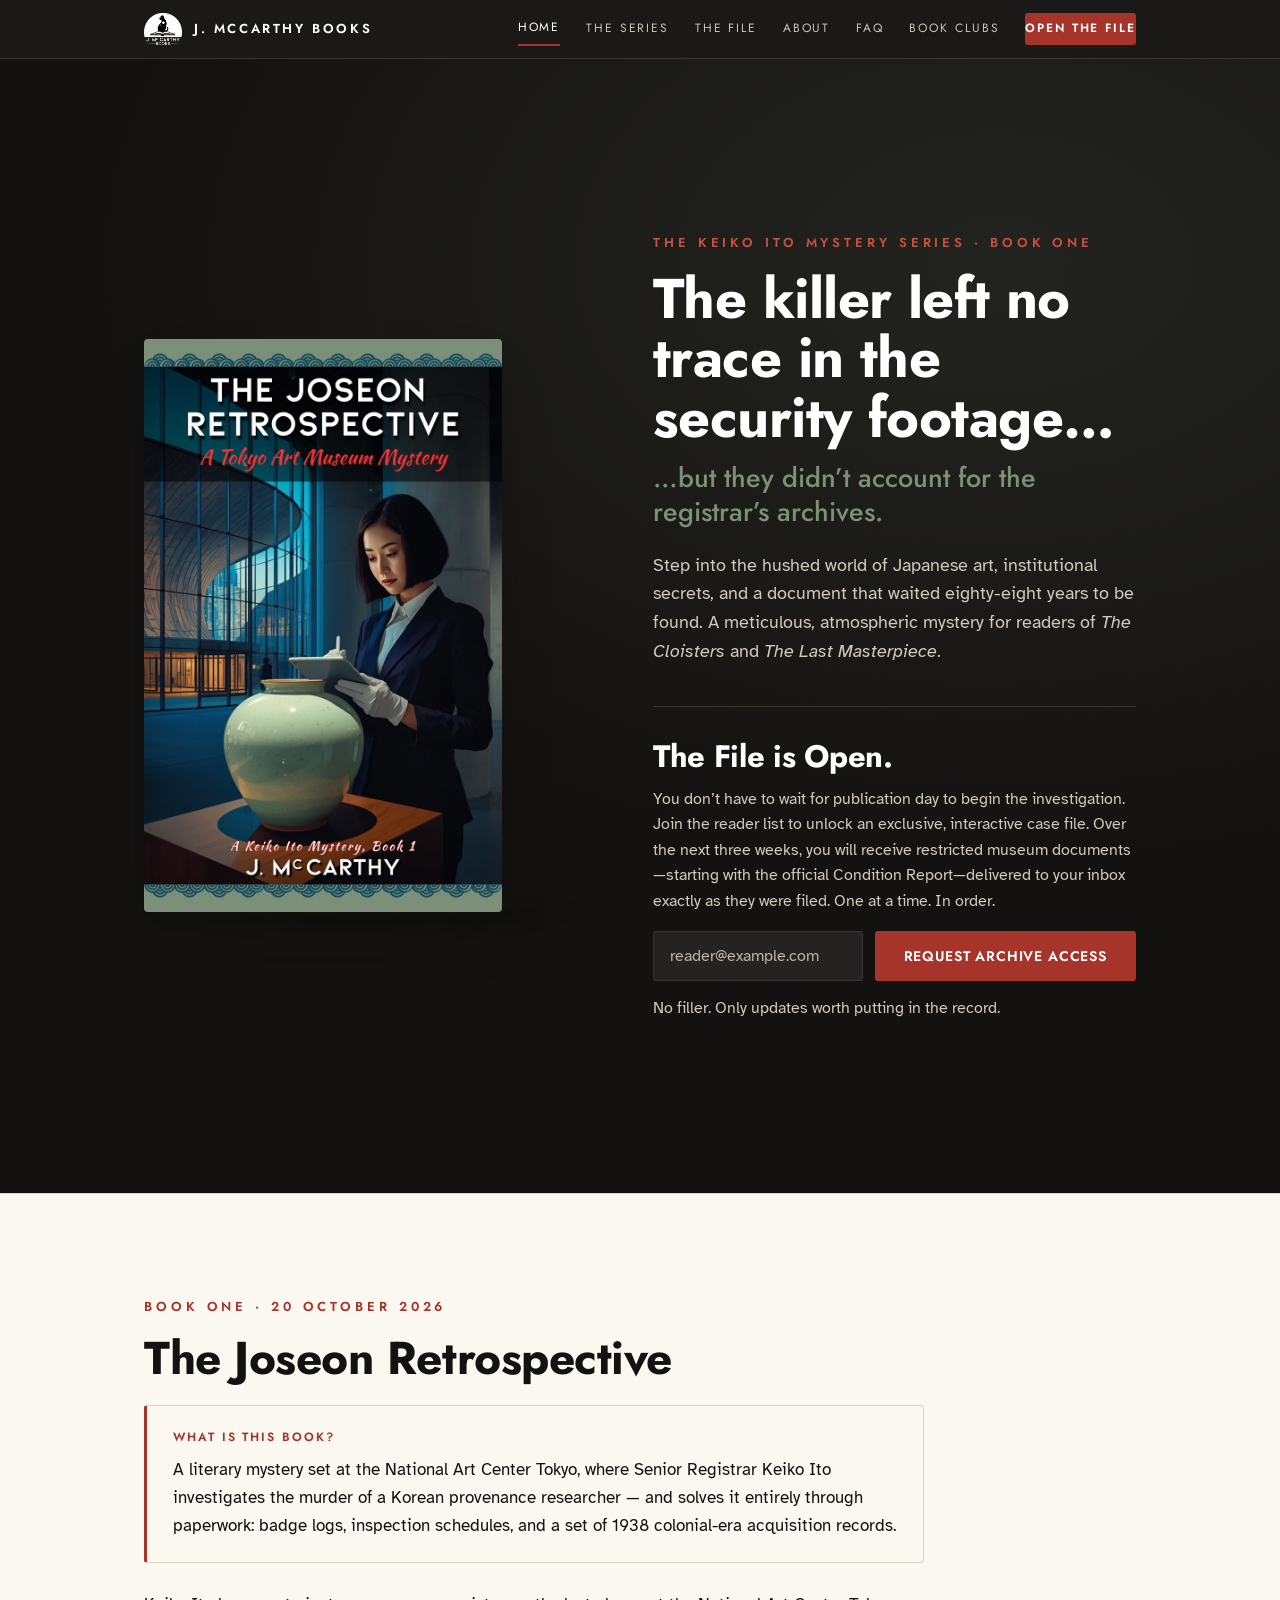
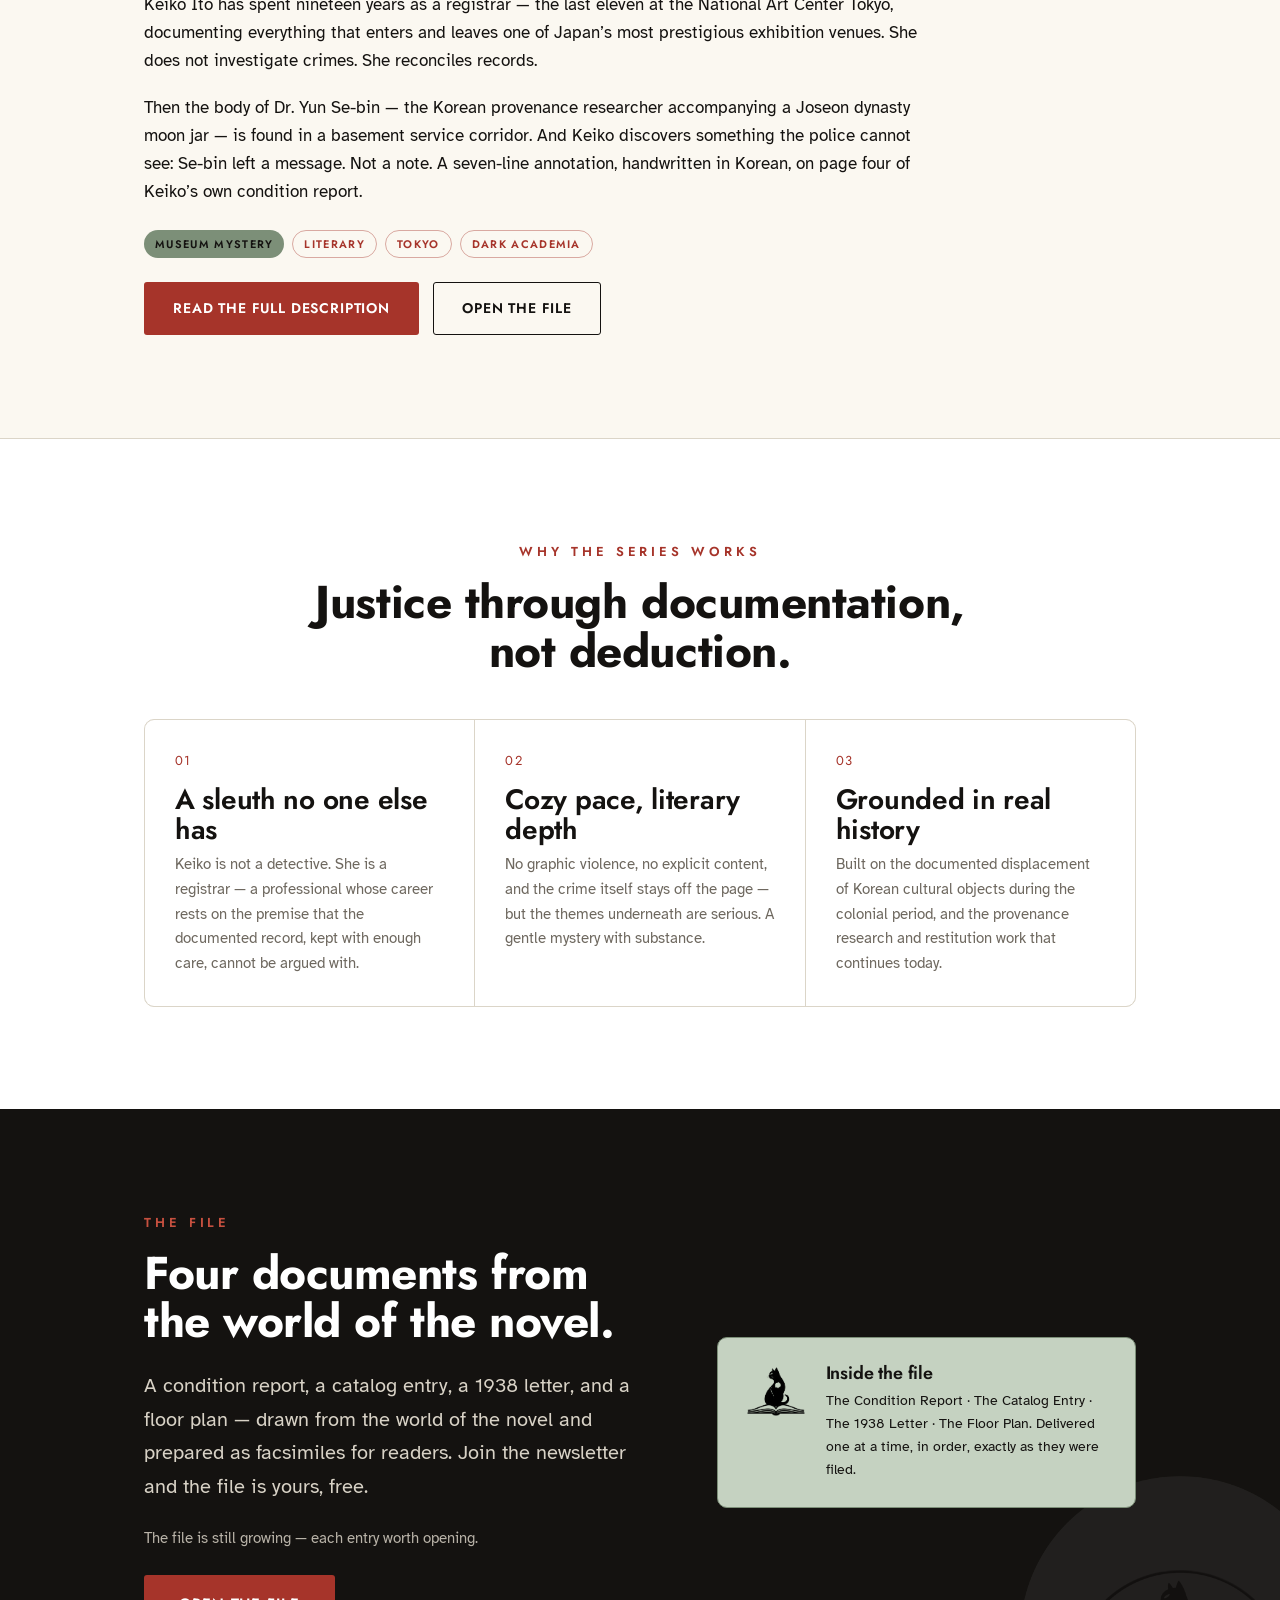
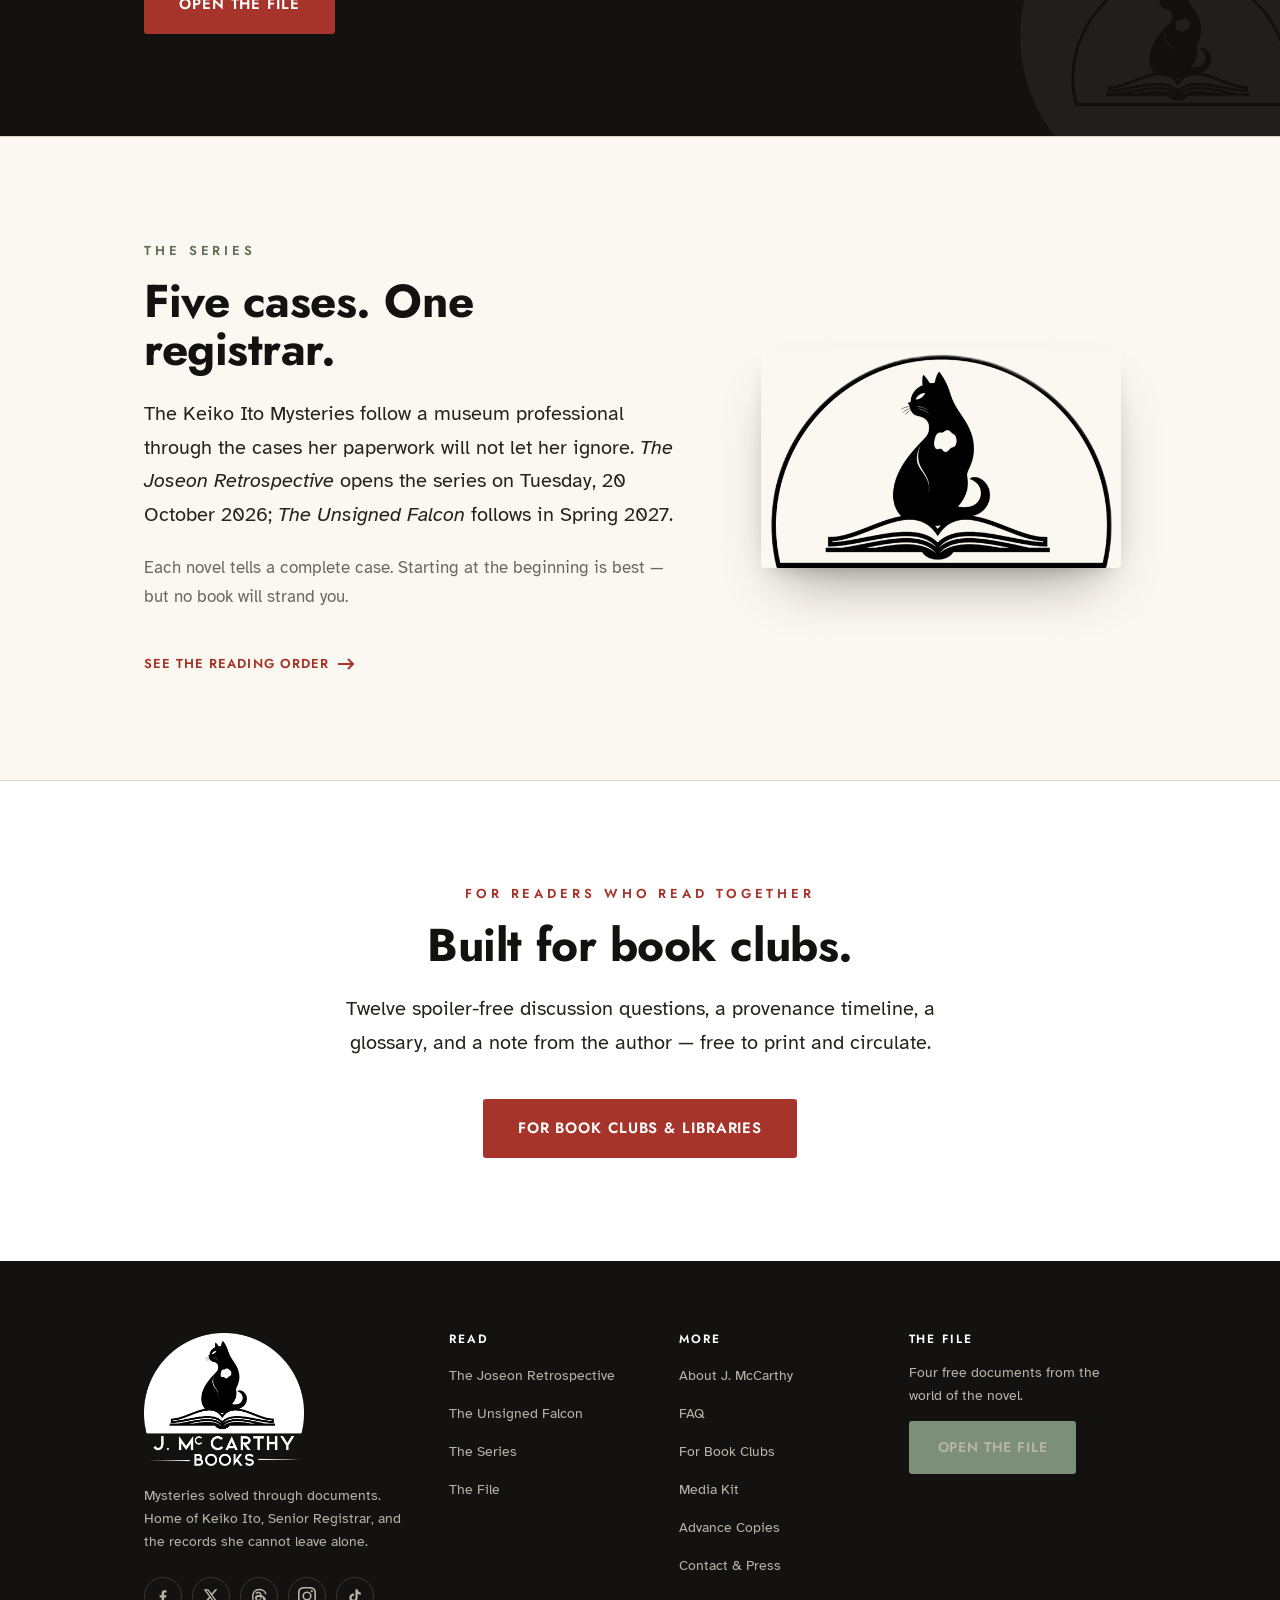
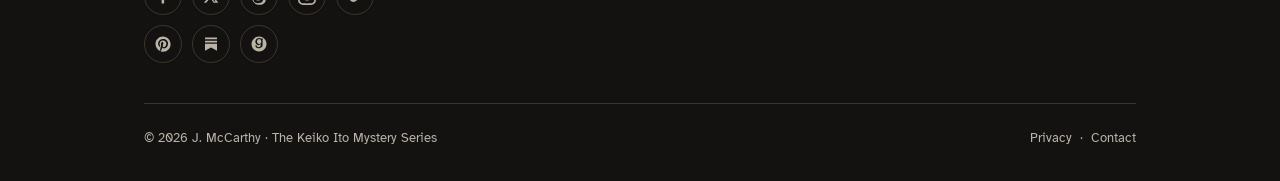
==== index.html @ 5c1da4f8 "§5: new /advance-copies page for reviewers, booksellers & librarians Replaces the buried mailto with" ====
<!DOCTYPE html>
<html lang="en">
<head>
  <meta charset="UTF-8">
  <meta name="viewport" content="width=device-width, initial-scale=1">
  <title>J. McCarthy — The Keiko Ito Mystery Series | The Joseon Retrospective</title>
  <meta name="description" content="A Tokyo museum registrar solves a researcher's murder through badge logs and 1938 colonial archives. A quiet, literary mystery of provenance. 20 October 2026.">
  <link rel="canonical" href="https://www.jmccarthybooks.com/">

  <meta property="og:type" content="website">
  <meta property="og:site_name" content="J. McCarthy Books">
  <meta property="og:title" content="J. McCarthy — The Keiko Ito Mystery Series">
  <meta property="og:description" content="A Tokyo museum registrar solves a researcher's murder through badge logs and 1938 colonial archives. A quiet, literary mystery of provenance.">
  <meta property="og:url" content="https://www.jmccarthybooks.com/">
  <meta property="og:image" content="https://www.jmccarthybooks.com/assets/og-image.jpg">
  <meta name="twitter:card" content="summary_large_image">
  <meta name="twitter:title" content="J. McCarthy — The Keiko Ito Mystery Series">
  <meta name="twitter:description" content="A Tokyo museum registrar solves a researcher's murder through badge logs and 1938 colonial archives.">
  <meta name="twitter:image" content="https://www.jmccarthybooks.com/assets/og-image.jpg">

  <link rel="icon" href="assets/favicon-32.png" sizes="32x32">
  <link rel="apple-touch-icon" href="assets/favicon-180.png">
  <link rel="manifest" href="site.webmanifest">

  <link rel="preconnect" href="https://fonts.googleapis.com">
  <link rel="preconnect" href="https://fonts.gstatic.com" crossorigin>
  <link href="https://fonts.googleapis.com/css2?family=Jost:wght@400;500;600;700&family=Atkinson+Hyperlegible:ital,wght@0,400;0,700;1,400&display=swap" rel="stylesheet">
  <link rel="stylesheet" href="styles.css">

  <script type="application/ld+json">
  {
    "@context": "https://schema.org",
    "@graph": [
      {
        "@type": "WebSite",
        "@id": "https://www.jmccarthybooks.com/#website",
        "url": "https://www.jmccarthybooks.com/",
        "name": "J. McCarthy Books",
        "description": "Home of the Keiko Ito Mystery Series by J. McCarthy.",
        "publisher": { "@id": "https://www.jmccarthybooks.com/#person" }
      },
      {
        "@type": "Person",
        "@id": "https://www.jmccarthybooks.com/#person",
        "name": "J. McCarthy",
        "jobTitle": "Author",
        "url": "https://www.jmccarthybooks.com/about",
        "description": "Author of The Joseon Retrospective and the Keiko Ito Mystery Series. A former acquisitions editor and high school teacher with a B.A. in Art and Graphic Design, based in San Diego, California.",
        "homeLocation": { "@type": "Place", "name": "San Diego, California" },
        "alumniOf": { "@type": "CollegeOrUniversity", "name": "Point Loma Nazarene University" },
        "knowsAbout": [
          "Museum registration",
          "Art provenance research",
          "Cultural property restitution",
          "Korean and Japanese ceramics",
          "Mystery fiction"
        ],
        "sameAs": [
          "https://www.goodreads.com/jmccarthybooks",
          "https://www.amazon.com/author/jmccarthy",
          "https://www.instagram.com/j.mccarthybooks/",
          "https://www.tiktok.com/@jmccarthybooks"
        ]
      },
      {
        "@type": "BookSeries",
        "@id": "https://www.jmccarthybooks.com/series#series",
        "name": "Keiko Ito Mystery Series",
        "author": { "@id": "https://www.jmccarthybooks.com/#person" },
        "url": "https://www.jmccarthybooks.com/series",
        "numberOfItems": 5,
        "description": "Literary mysteries set at the National Art Center Tokyo, in which Senior Registrar Keiko Ito solves cases through documentary evidence — condition reports, badge logs, and archives."
      },
      {
        "@type": "Book",
        "@id": "https://www.jmccarthybooks.com/the-joseon-retrospective#book",
        "name": "The Joseon Retrospective",
        "alternateName": "The Joseon Retrospective: A Tokyo Art Museum Mystery",
        "author": { "@id": "https://www.jmccarthybooks.com/#person" },
        "inLanguage": "en",
        "isPartOf": { "@id": "https://www.jmccarthybooks.com/series#series" },
        "position": 1,
        "genre": ["Mystery", "Literary fiction"],
        "url": "https://www.jmccarthybooks.com/the-joseon-retrospective",
        "datePublished": "2026-10-20",
        "image": "https://www.jmccarthybooks.com/assets/joseon-retrospective-cover.jpg",
        "abstract": "The Joseon Retrospective (Keiko Ito Mystery Series, Book One) is a literary mystery set at the National Art Center Tokyo (NACT), one of Japan's largest exhibition venues and a major national art institution that holds no permanent collection. Senior Registrar Keiko Ito — nineteen years a registrar, eleven of them at NACT — investigates the murder of Korean provenance researcher Dr. Yun Se-bin, whose body is discovered in a basement service corridor during preparations for a Joseon dynasty ceramics retrospective. The novel's mechanism of detection is entirely documentary: Keiko cross-references building management system badge logs, inspection schedules, and 1938 colonial-era acquisition records to identify the killer. Themes include Korean–Japanese colonial history, art restitution, institutional trust, and the ethics of the archive. The mystery is solved by a condition report, not a confession. Approximately 53,000 words. The series continues in Book Two.",
        "workExample": [
          {
            "@type": "Book",
            "bookFormat": "https://schema.org/Paperback",
            "isbn": "979-8-9964711-0-2",
            "offers": { "@type": "Offer", "price": "15.99", "priceCurrency": "USD", "availability": "https://schema.org/PreOrder" }
          },
          {
            "@type": "Book",
            "bookFormat": "https://schema.org/Hardcover",
            "isbn": "979-8-9964711-1-9",
            "offers": { "@type": "Offer", "price": "27.99", "priceCurrency": "USD", "availability": "https://schema.org/PreOrder" }
          },
          {
            "@type": "Book",
            "bookFormat": "https://schema.org/EBook",
            "offers": { "@type": "Offer", "price": "4.99", "priceCurrency": "USD", "availability": "https://schema.org/PreOrder" }
          }
        ]
      }
    ]
  }
  </script>
</head>
<body>
  <a class="skip-link" href="#main">Skip to content</a>

  <!-- ===== HEADER ===== -->
  <header class="site-header">
    <div class="site-header__inner">
      <a class="brand" href="/" aria-label="J. McCarthy Books — home">
        <img src="assets/logo-mark-dark.png" alt="" width="38" height="32">
        <span class="brand__name">J. McCarthy Books</span>
      </a>
      <button class="nav-toggle" aria-label="Open menu" aria-expanded="false" aria-controls="primary-nav">
        <svg width="26" height="26" viewBox="0 0 24 24" fill="none" stroke="currentColor" stroke-width="2" aria-hidden="true"><line x1="3" y1="6" x2="21" y2="6"/><line x1="3" y1="12" x2="21" y2="12"/><line x1="3" y1="18" x2="21" y2="18"/></svg>
      </button>
      <nav class="nav" id="primary-nav" aria-label="Primary">
        <a href="/" aria-current="page">Home</a>
        <a href="/series">The Series</a>
        <a href="/the-file">The File</a>
        <a href="/about">About</a>
        <a href="/faq">FAQ</a>
        <a href="/book-clubs">Book Clubs</a>
        <a class="nav__cta" href="/the-file">Open the File</a>
      </nav>
    </div>
  </header>

  <main id="main">

    <!-- ===== HERO — "The Open Dossier" ===== -->
    <section class="hero hero--home">
      <div class="hero__inner">

        <div class="hero__hook">
          <span class="eyebrow eyebrow--light">The Keiko Ito Mystery Series · Book One</span>
          <h1>The killer left no trace in the security footage&hellip;</h1>
          <p class="hero__drop">&hellip;but they didn&rsquo;t account for the registrar&rsquo;s archives.</p>
          <p class="hero__pitch">Step into the hushed world of Japanese art, institutional secrets, and a document that waited eighty-eight years to be found. A meticulous, atmospheric mystery for readers of <em>The Cloisters</em> and <em>The Last Masterpiece</em>.</p>
        </div>

        <div class="hero__cover">
          <img src="assets/joseon-retrospective-cover.jpg" width="340" height="544"
               fetchpriority="high"
               alt="Cover of The Joseon Retrospective by J. McCarthy — a registrar in white gloves examining a pale celadon moon jar in a Tokyo museum gallery.">
        </div>

        <div class="hero__dossier">
          <h2>The File is Open.</h2>
          <p>You don&rsquo;t have to wait for publication day to begin the investigation. Join the reader list to unlock an exclusive, interactive case file. Over the next three weeks, you will receive restricted museum documents&mdash;starting with the official Condition Report&mdash;delivered to your inbox exactly as they were filed. One at a time. In order.</p>

          <form data-newsletter
                data-success="Filed. Check your inbox — the first document is on its way."
                action="https://app.kit.com/forms/9696841/subscriptions" method="post">
            <div class="form-stack">
              <label class="u-sr-only" for="hero-email">Email address</label>
              <input id="hero-email" type="email" name="email_address" placeholder="reader@example.com" autocomplete="email" required>
              <button class="btn btn--primary" type="submit">Request Archive Access</button>
            </div>
            <p class="form-note" data-form-msg>No filler. Only updates worth putting in the record.</p>
          </form>
        </div>

      </div>
    </section>

    <!-- ===== WHAT THIS IS (plain answer first, for AEO) ===== -->
    <section class="section--warm">
      <div class="wrap">
        <div class="wrap--narrow reveal" style="padding:0;">
          <div>
            <span class="eyebrow">Book One · 20 October 2026</span>
            <h2>The Joseon Retrospective</h2>
            <div class="answer-block">
              <p class="answer-label">What is this book?</p>
              <p>A literary mystery set at the National Art Center Tokyo, where Senior Registrar Keiko Ito investigates the murder of a Korean provenance researcher &mdash; and solves it entirely through paperwork: badge logs, inspection schedules, and a set of 1938 colonial-era acquisition records.</p>
            </div>
            <p>Keiko Ito has spent nineteen years as a registrar &mdash; the last eleven at the National Art Center Tokyo, documenting everything that enters and leaves one of Japan&rsquo;s most prestigious exhibition venues. She does not investigate crimes. She reconciles records.</p>
            <p>Then the body of Dr. Yun Se-bin &mdash; the Korean provenance researcher accompanying a Joseon dynasty moon jar &mdash; is found in a basement service corridor. And Keiko discovers something the police cannot see: Se-bin left a message. Not a note. A seven-line annotation, handwritten in Korean, on page four of Keiko&rsquo;s own condition report.</p>
            <div class="tag-row mb-2 mt-2">
              <span class="tag tag--jade">Museum mystery</span>
              <span class="tag tag--outline">Literary</span>
              <span class="tag tag--outline">Tokyo</span>
              <span class="tag tag--outline">Dark academia</span>
            </div>
            <div class="btn-row">
              <a class="btn btn--primary" href="/the-joseon-retrospective">Read the full description</a>
              <a class="btn btn--ghost" href="/the-file">Open the file</a>
            </div>
          </div>
        </div>
      </div>
    </section>

    <!-- ===== WHY THE SERIES WORKS ===== -->
    <section>
      <div class="wrap">
        <div class="center reveal" style="max-width:60ch;margin:0 auto 44px;">
          <span class="eyebrow">Why the series works</span>
          <h2>Justice through documentation, not deduction.</h2>
        </div>
        <div class="card-grid reveal">
          <div class="card">
            <div class="card__num">01</div>
            <h3>A sleuth no one else has</h3>
            <p>Keiko is not a detective. She is a registrar &mdash; a professional whose career rests on the premise that the documented record, kept with enough care, cannot be argued with.</p>
          </div>
          <div class="card">
            <div class="card__num">02</div>
            <h3>Cozy pace, literary depth</h3>
            <p>No graphic violence, no explicit content, and the crime itself stays off the page &mdash; but the themes underneath are serious. A gentle mystery with substance.</p>
          </div>
          <div class="card">
            <div class="card__num">03</div>
            <h3>Grounded in real history</h3>
            <p>Built on the documented displacement of Korean cultural objects during the colonial period, and the provenance research and restitution work that continues today.</p>
          </div>
        </div>
      </div>
    </section>

    <!-- ===== THE FILE — primary conversion ===== -->
    <section class="section--ink newsletter">
      <img class="newsletter__emblem" src="assets/emblem-moon.png" alt="" aria-hidden="true" width="320" height="320" loading="lazy">
      <div class="wrap">
        <div class="newsletter__inner reveal">
          <div>
            <span class="eyebrow eyebrow--light">The File</span>
            <h2>Four documents from the world of the novel.</h2>
            <p class="lede" style="color:#d8d2c6;">A condition report, a catalog entry, a 1938 letter, and a floor plan &mdash; drawn from the world of the novel and prepared as facsimiles for readers. Join the newsletter and the file is yours, free.</p>
            <p style="color:var(--muted-light);font-size:15px;">The file is still growing &mdash; each entry worth opening.</p>
            <div class="btn-row mt-2">
              <a class="btn btn--primary btn--lg" href="/the-file">Open the file</a>
            </div>
          </div>
          <aside class="dossier-card" aria-label="What is in the file">
            <img src="assets/binder.png" alt="" aria-hidden="true" width="72" height="61" loading="lazy">
            <div>
              <h4>Inside the file</h4>
              <p>The Condition Report &middot; The Catalog Entry &middot; The 1938 Letter &middot; The Floor Plan. Delivered one at a time, in order, exactly as they were filed.</p>
            </div>
          </aside>
        </div>
      </div>
    </section>

    <!-- ===== THE SERIES ===== -->
    <section class="section--warm">
      <div class="wrap">
        <div class="split--reverse reveal">
          <div>
            <span class="eyebrow eyebrow--jade">The Series</span>
            <h2>Five cases. One registrar.</h2>
            <p class="lede">The Keiko Ito Mysteries follow a museum professional through the cases her paperwork will not let her ignore. <em>The Joseon Retrospective</em> opens the series on Tuesday, 20 October 2026; <em>The Unsigned Falcon</em> follows in Spring 2027.</p>
            <p class="muted">Each novel tells a complete case. Starting at the beginning is best &mdash; but no book will strand you.</p>
            <a class="arrow-link mt-2" href="/series">See the reading order
              <svg width="18" height="14" viewBox="0 0 18 14" fill="none" stroke="currentColor" stroke-width="2" aria-hidden="true"><path d="M1 7h15M11 2l5 5-5 5"/></svg>
            </a>
          </div>
          <div class="split__cover">
            <img src="assets/emblem.png" width="360" height="219" alt="The J. McCarthy Books emblem: a cat seated on an open book beneath a rising arch." loading="lazy">
          </div>
        </div>
      </div>
    </section>

    <!-- ===== FOR BOOK CLUBS ===== -->
    <section>
      <div class="wrap">
        <div class="center reveal" style="max-width:58ch;margin:0 auto 40px;">
          <span class="eyebrow">For readers who read together</span>
          <h2>Built for book clubs.</h2>
          <p class="lede" style="margin:0 auto;">Twelve spoiler-free discussion questions, a provenance timeline, a glossary, and a note from the author &mdash; free to print and circulate.</p>
        </div>
        <div class="center reveal">
          <a class="btn btn--primary btn--lg" href="/book-clubs">For book clubs &amp; libraries</a>
        </div>
      </div>
    </section>

  </main>

  <!-- ===== FOOTER ===== -->
  <footer class="site-footer">
    <div class="wrap">
      <div class="footer-grid">
        <div class="footer-brand">
          <img src="assets/logo-mark-dark.png" alt="J. McCarthy Books" width="160" height="133">
          <p>Mysteries solved through documents. Home of Keiko Ito, Senior Registrar, and the records she cannot leave alone.</p>
          <div class="footer-social mt-2">
            <a href="https://www.facebook.com/JMcCarthyBooks" aria-label="Facebook" rel="me noopener noreferrer" referrerpolicy="no-referrer" target="_blank"><svg width="18" height="18" viewBox="0 0 24 24" fill="currentColor" aria-hidden="true"><path d="M13.5 22v-8h2.7l.4-3.1h-3.1V8.9c0-.9.25-1.5 1.55-1.5h1.65V4.6c-.3-.04-1.3-.13-2.45-.13-2.42 0-4.08 1.48-4.08 4.2v2.34H7.5V14h2.67v8h3.33z"/></svg></a>
            <a href="https://x.com/JMcCarthyBooks" aria-label="X" rel="me noopener noreferrer" referrerpolicy="no-referrer" target="_blank"><svg width="18" height="18" viewBox="0 0 24 24" fill="currentColor" aria-hidden="true"><path d="M17.53 3h3.02l-6.6 7.54L21.75 21h-6.06l-4.75-6.2L5.5 21H2.47l7.06-8.07L2.25 3h6.2l4.3 5.68L17.53 3zm-1.06 16.18h1.67L7.6 4.73H5.8l10.67 14.45z"/></svg></a>
            <a href="https://www.threads.com/@j.mccarthybooks" aria-label="Threads" rel="me noopener noreferrer" referrerpolicy="no-referrer" target="_blank"><svg width="18" height="18" viewBox="0 0 24 24" fill="currentColor" aria-hidden="true"><path d="M16.1 11.4c-.1-.05-.2-.1-.3-.14-.17-3.2-1.92-5.04-4.85-5.06h-.04c-1.75 0-3.21.75-4.1 2.11l1.61 1.1c.67-1.01 1.71-1.22 2.49-1.22h.03c.97 0 1.7.28 2.17.84.34.4.57.96.68 1.66-.85-.14-1.77-.18-2.75-.11-2.77.16-4.55 1.77-4.43 4.02.06 1.14.63 2.12 1.6 2.76.82.54 1.88.8 2.98.74 1.45-.08 2.59-.63 3.38-1.65.6-.77.98-1.77 1.15-3.03.7.42 1.21.98 1.5 1.65.48 1.14.51 3.01-1.01 4.53-1.34 1.33-2.94 1.91-5.37 1.93-2.69-.02-4.73-.88-6.05-2.56C5.28 17.66 4.65 15.6 4.63 13c.02-2.6.65-4.66 1.87-6.21C7.82 5.11 9.86 4.25 12.55 4.23c2.71.02 4.78.88 6.16 2.57.68.83 1.19 1.87 1.53 3.08l1.89-.5c-.41-1.49-1.06-2.78-1.94-3.85C18.42 3.35 15.79 2.25 12.56 2.23h-.01C9.32 2.25 6.72 3.36 4.99 5.53 3.45 7.46 2.65 10.14 2.63 13v.01c.02 2.85.82 5.53 2.36 7.46 1.73 2.17 4.33 3.28 7.56 3.3h.01c2.87-.02 4.9-.77 6.57-2.44 2.19-2.18 2.12-4.91 1.4-6.59-.52-1.2-1.51-2.18-2.86-2.84zm-4.62 5.66c-1.22.07-2.48-.48-2.54-1.64-.05-.86.61-1.82 2.62-1.94.23-.01.46-.02.68-.02.73 0 1.41.07 2.03.21-.23 2.88-1.58 3.33-2.79 3.39z"/></svg></a>
            <a href="https://www.instagram.com/j.mccarthybooks/" aria-label="Instagram" rel="me noopener noreferrer" referrerpolicy="no-referrer" target="_blank"><svg width="18" height="18" viewBox="0 0 24 24" fill="currentColor" aria-hidden="true"><path d="M12 2.16c3.2 0 3.58.01 4.85.07 1.17.05 1.8.25 2.23.41.56.22.96.48 1.38.9.42.42.68.82.9 1.38.16.42.36 1.06.41 2.23.06 1.27.07 1.65.07 4.85s-.01 3.58-.07 4.85c-.05 1.17-.25 1.8-.41 2.23-.22.56-.48.96-.9 1.38-.42.42-.82.68-1.38.9-.42.16-1.06.36-2.23.41-1.27.06-1.65.07-4.85.07s-3.58-.01-4.85-.07c-1.17-.05-1.8-.25-2.23-.41-.56-.22-.96-.48-1.38-.9-.42-.42-.68-.82-.9-1.38-.16-.42-.36-1.06-.41-2.23-.06-1.27-.07-1.65-.07-4.85s.01-3.58.07-4.85c.05-1.17.25-1.8.41-2.23.22-.56.48-.96.9-1.38.42-.42.82-.68 1.38-.9.42-.16 1.06-.36 2.23-.41 1.27-.06 1.65-.07 4.85-.07M12 0C8.74 0 8.33.01 7.05.07 5.78.13 4.9.33 4.14.63c-.79.31-1.46.72-2.13 1.38C1.35 2.68.94 3.35.63 4.14.33 4.9.13 5.78.07 7.05.01 8.33 0 8.74 0 12s.01 3.67.07 4.95c.06 1.27.26 2.15.56 2.91.31.79.72 1.46 1.38 2.13.67.66 1.34 1.07 2.13 1.38.76.3 1.64.5 2.91.56C8.33 23.99 8.74 24 12 24s3.67-.01 4.95-.07c1.27-.06 2.15-.26 2.91-.56.79-.31 1.46-.72 2.13-1.38.66-.67 1.07-1.34 1.38-2.13.3-.76.5-1.64.56-2.91.06-1.28.07-1.69.07-4.95s-.01-3.67-.07-4.95c-.06-1.27-.26-2.15-.56-2.91-.31-.79-.72-1.46-1.38-2.13C21.32 1.35 20.65.94 19.86.63 19.1.33 18.22.13 16.95.07 15.67.01 15.26 0 12 0z"/><path d="M12 5.84A6.16 6.16 0 1 0 18.16 12 6.16 6.16 0 0 0 12 5.84zm0 10.16A4 4 0 1 1 16 12a4 4 0 0 1-4 4z"/><circle cx="18.41" cy="5.59" r="1.44"/></svg></a>
            <a href="https://www.tiktok.com/@jmccarthybooks" aria-label="TikTok" rel="me noopener noreferrer" referrerpolicy="no-referrer" target="_blank"><svg width="18" height="18" viewBox="0 0 24 24" fill="currentColor" aria-hidden="true"><path d="M16.6 5.8a4.3 4.3 0 0 1-1-2.8h-3v11.4a2.6 2.6 0 1 1-1.9-2.5V8.8a5.6 5.6 0 1 0 4.9 5.6V9.1a7.2 7.2 0 0 0 4.2 1.3V7.5a4.3 4.3 0 0 1-3.2-1.7z"/></svg></a>
            <a href="https://www.pinterest.com/JMcCarthyBooks" aria-label="Pinterest" rel="me noopener noreferrer" referrerpolicy="no-referrer" target="_blank"><svg width="18" height="18" viewBox="0 0 24 24" fill="currentColor" aria-hidden="true"><path d="M12 2C6.48 2 2 6.48 2 12c0 4.24 2.64 7.86 6.36 9.32-.09-.79-.17-2.01.04-2.88.19-.78 1.22-4.96 1.22-4.96s-.31-.62-.31-1.54c0-1.44.84-2.52 1.88-2.52.89 0 1.32.67 1.32 1.47 0 .89-.57 2.23-.86 3.47-.25 1.04.52 1.89 1.54 1.89 1.85 0 3.27-1.95 3.27-4.76 0-2.49-1.79-4.23-4.34-4.23-2.96 0-4.69 2.22-4.69 4.51 0 .89.34 1.85.77 2.37.09.1.1.19.07.29-.08.32-.25 1.04-.29 1.18-.4.19-.15.23-.35.14-1.29-.6-2.1-2.49-2.1-4.01 0-3.26 2.37-6.26 6.83-6.26 3.59 0 6.37 2.56 6.37 5.97 0 3.56-2.25 6.43-5.36 6.43-1.05 0-2.03-.55-2.37-1.19l-.64 2.46c-.23.9-.86 2.02-1.28 2.71.96.3 1.99.46 3.05.46 5.52 0 10-4.48 10-10S17.52 2 12 2z"/></svg></a>
            <a href="https://substack.com/@jmccarthybooks" aria-label="Substack" rel="me noopener noreferrer" referrerpolicy="no-referrer" target="_blank"><svg width="18" height="18" viewBox="0 0 24 24" fill="currentColor" aria-hidden="true"><path d="M4 3.2h16v2.4H4V3.2zm0 4.3h16v2.4H4V7.5zm0 4.3h16V21l-8-4.5L4 21v-9.2z"/></svg></a>
            <a href="https://goodreads.com/jmccarthybooks" aria-label="Goodreads" rel="me noopener noreferrer" referrerpolicy="no-referrer" target="_blank"><svg width="18" height="18" viewBox="0 0 24 24" fill="currentColor" aria-hidden="true"><path d="M12 2C6.5 2 2 6.5 2 12s4.5 10 10 10 10-4.5 10-10S17.5 2 12 2zm2.8 14.3c-.7 1-1.9 1.5-3.3 1.5-2.6 0-4.3-1.7-4.4-4h1.6c.1 1.4 1.1 2.5 2.8 2.5 2 0 2.9-1.4 2.9-3.6v-.9c-.6 1.1-1.8 1.7-3.1 1.7-2.5 0-4.2-2-4.2-4.7S9.6 4 12.1 4c1.3 0 2.5.6 3.1 1.7V4.2h1.6v8.4c0 1.4-.3 2.7-.9 3.7zM12.2 5.4c-1.7 0-2.9 1.4-2.9 3.4s1.2 3.4 2.9 3.4S15.1 10.8 15.1 8.8s-1.2-3.4-2.9-3.4z"/></svg></a>
          </div>
        </div>
        <div class="footer-col">
          <h4>Read</h4>
          <ul>
            <li><a href="/the-joseon-retrospective">The Joseon Retrospective</a></li>
            <li><a href="/falcon">The Unsigned Falcon</a></li>
            <li><a href="/series">The Series</a></li>
            <li><a href="/the-file">The File</a></li>
          </ul>
        </div>
        <div class="footer-col">
          <h4>More</h4>
          <ul>
            <li><a href="/about">About J. McCarthy</a></li>
            <li><a href="/faq">FAQ</a></li>
            <li><a href="/book-clubs">For Book Clubs</a></li>
            <li><a href="/media-kit">Media Kit</a></li>
            <li><a href="/advance-copies">Advance Copies</a></li>
            <li><a href="/contact">Contact &amp; Press</a></li>
          </ul>
        </div>
        <div class="footer-col">
          <h4>The File</h4>
          <p style="font-size:14px;color:var(--muted-light);margin:0 0 14px;">Four free documents from the world of the novel.</p>
          <a class="btn btn--secondary" href="/the-file">Open the file</a>
        </div>
      </div>
      <div class="footer-bottom">
        <div>&copy; <span id="year">2026</span> J. McCarthy &middot; The Keiko Ito Mystery Series</div>
        <div>
          <a href="/privacy">Privacy</a> &nbsp;&middot;&nbsp;
          <a href="/contact">Contact</a>
        </div>
      </div>
    </div>
  </footer>

  <script src="retailers.js"></script>
  <script src="main.js" defer></script>
</body>
</html>
---- styles.css ----
/* ============================================================
   J. McCarthy Books — The Keiko Ito Mystery Series
   House style: spare, precise, archival.
   Palette + type drawn from the Author Brand Guidelines v1.0
   ============================================================ */

:root {
  /* Core palette (Brand Guidelines) */
  --ink: #141210;          /* Primary Dark  */
  --ink-2: #26231E;        /* Raised dark surface */
  --ink-3: #100E0C;        /* Deepest */
  --paper: #FFFFFF;        /* Primary Light */
  --paper-warm: #FBF8F1;   /* Archival off-white section tint */
  --paper-warm-2: #F5F1E7; /* Deeper warm band */
  --line: #DBD5C8;         /* Hairline / ledger rule */
  --line-dark: #3A352E;    /* Rule on dark */
  --cinnabar: #A6342A;     /* Accent — CTAs, links, emphasis */
  --cinnabar-soft: #C6503F;
  --jade: #7C8F78;         /* Secondary — labels, tags */
  --jade-deep: #5E7059;
  --muted: #6E685F;        /* Captions, secondary text */
  --muted-light: #B9B3A8;  /* Muted on dark */

  --font-display: 'Jost', system-ui, sans-serif;
  --font-body: 'Atkinson Hyperlegible', system-ui, sans-serif;

  --maxw: 1120px;
  --gutter: clamp(20px, 5vw, 64px);
  --radius: 3px;
  --radius-lg: 10px;

  --shadow-cover: 0 30px 60px -24px rgba(20, 18, 16, 0.45),
                  0 8px 20px -12px rgba(20, 18, 16, 0.3);
}

/* ---------- Reset ---------- */
*, *::before, *::after { box-sizing: border-box; }
html { -webkit-text-size-adjust: 100%; scroll-behavior: smooth; }
@media (prefers-reduced-motion: reduce) {
  html { scroll-behavior: auto; }
  *, *::before, *::after {
    animation-duration: 0.001ms !important;
    animation-iteration-count: 1 !important;
    transition-duration: 0.001ms !important;
  }
}

body {
  margin: 0;
  background: var(--paper);
  color: var(--ink);
  font-family: var(--font-body);
  font-size: 17px;
  line-height: 1.65;
  -webkit-font-smoothing: antialiased;
  text-rendering: optimizeLegibility;
}

/* height:auto is load-bearing — without it, an image whose column is
   narrower than its intrinsic width keeps the height from its HTML
   attribute and renders vertically stretched. */
img { max-width: 100%; height: auto; display: block; }
a { color: var(--cinnabar); }

/* The [hidden] attribute must win over component display rules.
   Without this, elements like .btn (display:inline-flex) stay visible
   even when hidden — e.g. the config-gated preorder/excerpt buttons. */
[hidden] { display: none !important; }

::selection { background: var(--cinnabar); color: #fff; }

/* Skip link */
.skip-link {
  position: absolute; left: -999px; top: 0; z-index: 100;
  background: var(--ink); color: #fff; padding: 12px 18px;
  font-family: var(--font-display); font-size: 13px; letter-spacing: 0.1em;
  text-transform: uppercase; text-decoration: none;
}
.skip-link:focus { left: 12px; top: 12px; }

/* ---------- Typography ---------- */
h1, h2, h3, h4, h5 {
  font-family: var(--font-display);
  font-weight: 700;
  line-height: 1.05;
  letter-spacing: -0.01em;
  margin: 0 0 0.5em;
  color: var(--ink);
}
h1 { font-size: clamp(38px, 6vw, 68px); }
h2 { font-size: clamp(28px, 4.2vw, 46px); }
h3 { font-size: clamp(21px, 2.6vw, 28px); font-weight: 600; }
h4 { font-size: 18px; font-weight: 600; }
p { margin: 0 0 1.1em; }
p:last-child { margin-bottom: 0; }

.eyebrow {
  font-family: var(--font-display);
  font-weight: 600;
  font-size: 13px;
  letter-spacing: 0.3em;
  text-transform: uppercase;
  color: var(--cinnabar);
  margin: 0 0 16px;
  display: block;
}
.eyebrow--jade { color: var(--jade-deep); }
.eyebrow--num { color: var(--cinnabar); }
.eyebrow--light { color: var(--cinnabar-soft); }

.lede {
  font-size: clamp(18px, 1.6vw, 21px);
  color: var(--ink-2);
  max-width: 60ch;
}
.muted { color: var(--muted); }
.measure { max-width: 66ch; }
.center { text-align: center; }

/* ---------- Layout ---------- */
.wrap { max-width: var(--maxw); margin: 0 auto; padding-left: var(--gutter); padding-right: var(--gutter); }
.wrap--narrow { max-width: 780px; }
section { padding: clamp(56px, 8vw, 104px) 0; }
.section--warm { background: var(--paper-warm); border-top: 1px solid var(--line); border-bottom: 1px solid var(--line); }
.section--ink { background: var(--ink); color: var(--paper); }
.section--ink h1, .section--ink h2, .section--ink h3, .section--ink h4 { color: var(--paper); }
.section--tight { padding-top: clamp(40px, 5vw, 64px); padding-bottom: clamp(40px, 5vw, 64px); }

.rule { height: 1px; background: var(--line); border: 0; margin: 0; }

/* ---------- Header / Nav ---------- */
.site-header {
  position: sticky; top: 0; z-index: 40;
  /* NOTE: do NOT add backdrop-filter/filter/transform here. Any of them
     makes this header the containing block for the fixed mobile nav panel
     below, which collapses the panel to header height and lets the menu
     links overlap the page. The 0.97 background is opaque enough already. */
  background: rgba(20, 18, 16, 0.97);
  border-bottom: 1px solid var(--line-dark);
}
.site-header__inner {
  max-width: var(--maxw); margin: 0 auto;
  padding: 12px var(--gutter);
  display: flex; align-items: center; justify-content: space-between; gap: 20px;
}
.brand { display: flex; align-items: center; gap: 12px; text-decoration: none; }
.brand img { width: 38px; height: auto; }
.brand__name {
  font-family: var(--font-display); font-weight: 600;
  letter-spacing: 0.2em; text-transform: uppercase;
  font-size: 13px; color: var(--paper); white-space: nowrap;
}
.nav { display: flex; align-items: center; gap: clamp(14px, 2vw, 30px); }
.nav a {
  font-family: var(--font-display); font-size: 12px;
  letter-spacing: 0.16em; text-transform: uppercase;
  color: #c9c3b8; text-decoration: none; transition: color 0.18s;
  padding: 6px 0;
}
.nav a:hover, .nav a:focus-visible { color: #fff; }
.nav a[aria-current="page"] { color: #fff; border-bottom: 2px solid var(--cinnabar); }
.nav__cta {
  font-family: var(--font-display); font-weight: 600;
  font-size: 12px; letter-spacing: 0.12em; text-transform: uppercase;
  background: var(--cinnabar); color: #fff !important;
  padding: 9px 18px; border-radius: var(--radius); text-decoration: none;
  transition: background 0.18s;
}
.nav__cta:hover { background: var(--cinnabar-soft); }

.nav-toggle {
  display: none; background: transparent; border: 0; cursor: pointer;
  padding: 8px; color: #fff;
}
.nav-toggle svg { display: block; }

@media (max-width: 860px) {
  .nav-toggle { display: inline-flex; }
  .nav {
    position: fixed; inset: 0 0 0 auto; width: min(320px, 82vw);
    height: 100vh; height: 100dvh; /* full-height panel, robust on mobile */
    overflow-y: auto;
    flex-direction: column; align-items: flex-start; gap: 4px;
    background: var(--ink); border-left: 1px solid var(--line-dark);
    padding: 88px 32px 32px;
    transform: translateX(100%); transition: transform 0.28s ease;
    box-shadow: -20px 0 60px -20px rgba(0,0,0,0.6);
  }
  .nav.is-open { transform: translateX(0); }
  .nav a { font-size: 15px; padding: 10px 0; letter-spacing: 0.12em; }
  .nav__cta { margin-top: 12px; padding: 12px 22px; font-size: 13px; }
  body.nav-open { overflow: hidden; }
}

/* ---------- Buttons ---------- */
.btn {
  display: inline-flex; align-items: center; justify-content: center; gap: 9px;
  font-family: var(--font-display); font-weight: 600;
  font-size: 14px; letter-spacing: 0.06em; text-transform: uppercase;
  padding: 14px 28px; border-radius: var(--radius);
  text-decoration: none; cursor: pointer; border: 1px solid transparent;
  transition: background 0.18s, color 0.18s, border-color 0.18s, transform 0.18s;
}
.btn--primary { background: var(--cinnabar); color: #fff; }
.btn--primary:hover { background: var(--cinnabar-soft); }
.btn--secondary { background: var(--jade); color: var(--ink); }
.btn--secondary:hover { filter: brightness(1.08); }
.btn--ghost { background: transparent; color: var(--ink); border-color: var(--ink); }
.btn--ghost:hover { background: var(--ink); color: #fff; }
.btn--ghost-light { background: transparent; color: #fff; border-color: #4a453d; }
.btn--ghost-light:hover { border-color: #8a857c; }
.btn--lg { padding: 16px 34px; font-size: 15px; }
.btn--block { width: 100%; }
.btn-row { display: flex; flex-wrap: wrap; gap: 14px; }

.arrow-link {
  display: inline-flex; align-items: center; gap: 8px;
  font-family: var(--font-display); font-weight: 600;
  font-size: 13px; letter-spacing: 0.08em; text-transform: uppercase;
  color: var(--cinnabar); text-decoration: none;
}
.arrow-link svg { transition: transform 0.18s; }
.arrow-link:hover svg { transform: translateX(4px); }
.arrow-link--jade { color: var(--jade-deep); }

/* ---------- Focus ---------- */
:focus-visible {
  outline: none;
  box-shadow: 0 0 0 3px var(--paper), 0 0 0 5px var(--cinnabar);
  border-radius: 2px;
}
.section--ink :focus-visible, .site-header :focus-visible {
  box-shadow: 0 0 0 3px var(--ink), 0 0 0 5px var(--cinnabar-soft);
}

/* ---------- Tags ---------- */
.tag {
  display: inline-flex; align-items: center;
  font-family: var(--font-display); font-size: 11px; font-weight: 600;
  letter-spacing: 0.12em; text-transform: uppercase;
  padding: 4px 11px; border-radius: 20px;
}
.tag--jade { background: var(--jade); color: var(--ink); }
.tag--outline { color: var(--cinnabar); border: 1px solid rgba(166,52,42,0.4); }
.tag-row { display: flex; flex-wrap: wrap; gap: 8px; }

/* ============================================================
   HERO
   ============================================================ */
.hero { background: var(--ink); color: var(--paper); overflow: hidden; position: relative; }
.hero::after {
  content: ""; position: absolute; inset: 0;
  background: radial-gradient(120% 90% at 78% 18%, rgba(124,143,120,0.14), transparent 60%);
  pointer-events: none;
}
.hero__inner {
  position: relative; z-index: 1;
  max-width: var(--maxw); margin: 0 auto; padding: clamp(56px, 8vw, 104px) var(--gutter);
  display: grid; grid-template-columns: 1.1fr 0.9fr; gap: clamp(36px, 6vw, 72px);
  align-items: center;
}
.hero h1 { color: var(--paper); margin-bottom: 22px; }
.hero .lede { color: #d8d2c6; margin-bottom: 32px; }
.hero__meta {
  display: flex; flex-wrap: wrap; gap: 20px; margin-top: 34px;
  font-family: var(--font-display); font-size: 12px; letter-spacing: 0.14em;
  text-transform: uppercase; color: var(--muted-light);
}
.hero__meta span { display: inline-flex; align-items: center; gap: 8px; }
.hero__cover {
  justify-self: center; position: relative;
}
.hero__cover img {
  width: min(340px, 74vw); border-radius: 4px; box-shadow: var(--shadow-cover);
}
.hero__cover::before {
  content: ""; position: absolute; inset: auto -10% -6% -10%; height: 40px;
  background: radial-gradient(60% 100% at 50% 0, rgba(0,0,0,0.5), transparent 70%);
  filter: blur(6px); z-index: -1;
}
@media (max-width: 860px) {
  .hero__inner { grid-template-columns: 1fr; text-align: left; }
  .hero__cover { order: -1; }
  .hero__cover img { width: min(240px, 60vw); }
}

/* ============================================================
   BOOK SHOWCASE / SPLIT
   ============================================================ */
.split, .split--reverse {
  display: grid; gap: clamp(36px, 6vw, 72px);
  align-items: center;
}
.split { grid-template-columns: 0.85fr 1.15fr; }
.split--reverse { grid-template-columns: 1.15fr 0.85fr; }
.split__cover img {
  width: min(360px, 82vw); border-radius: 4px; box-shadow: var(--shadow-cover); margin: 0 auto;
}
@media (max-width: 820px) {
  .split, .split--reverse { grid-template-columns: 1fr; gap: 36px; }
  .split__cover { order: -1; }
  .split__cover img { width: min(260px, 66vw); }
}

/* Retailer buttons grid */
.retailers { display: grid; grid-template-columns: repeat(auto-fit, minmax(150px, 1fr)); gap: 12px; }
.retailer {
  display: flex; align-items: center; justify-content: center; gap: 8px;
  font-family: var(--font-display); font-weight: 600; font-size: 14px;
  letter-spacing: 0.04em; text-transform: uppercase;
  padding: 14px 16px; border: 1px solid var(--line); border-radius: var(--radius);
  background: var(--paper); color: var(--ink); text-decoration: none;
  transition: border-color 0.18s, background 0.18s, transform 0.18s;
}
.retailer:hover { border-color: var(--ink); background: var(--ink); color: #fff; transform: translateY(-2px); }
.section--ink .retailer { background: transparent; color: #fff; border-color: var(--line-dark); }
.section--ink .retailer:hover { background: #fff; color: var(--ink); border-color: #fff; }

/* Price / format chips */
.formats { display: flex; flex-wrap: wrap; gap: 10px; margin: 4px 0 0; padding: 0; list-style: none; }
.formats li {
  font-family: var(--font-display); font-size: 13px; letter-spacing: 0.04em;
  border: 1px solid var(--line); border-radius: 20px; padding: 7px 14px; color: var(--muted);
}
.formats strong { color: var(--ink); font-weight: 700; }

/* ============================================================
   BOOK PAGE — formats & editions (§3)
   ============================================================ */
.buy-eyebrow {
  font-family: var(--font-display); font-weight: 600; font-size: 11px;
  letter-spacing: 0.24em; text-transform: uppercase; color: var(--jade);
  margin: 0 0 12px;
}
.buy-intro { font-size: 17px; color: var(--muted); max-width: 56ch; margin: 0 0 28px; }

.format-cards {
  display: grid; grid-template-columns: repeat(auto-fit, minmax(210px, 1fr));
  gap: 1px; background: var(--line); border: 1px solid var(--line);
  border-radius: var(--radius); overflow: hidden; margin-bottom: 28px;
}
.format-card { background: var(--paper); padding: 22px; }
.format-card__name { font-family: var(--font-display); font-weight: 600; font-size: 17px; margin: 0 0 4px; }
.format-card__price { font-family: var(--font-display); font-size: 24px; color: var(--cinnabar); line-height: 1.1; margin: 0 0 8px; }
.format-card__isbn {
  font-family: ui-monospace, "Cascadia Code", "Source Code Pro", Menlo, Consolas, monospace;
  font-size: 12px; color: var(--muted); margin: 0; word-break: break-word;
}

.buy-microcopy { font-size: 15px; color: var(--muted); margin: 18px 0 0; }
.buy-microcopy span { display: block; }

.trade-note {
  border-left: 2px solid var(--jade); padding: 4px 0 4px 20px;
  margin-top: 32px; max-width: 60ch;
}
.trade-note p { font-size: 15px; color: var(--muted); margin: 0; }

/* ============================================================
   ADVANCE COPIES page (§5)
   ============================================================ */
.ac-header {
  display: grid; grid-template-columns: 1.3fr 0.7fr; gap: 40px; align-items: start;
}
@media (max-width: 860px) { .ac-header { grid-template-columns: 1fr; gap: 28px; } }
.ac-header h1 { font-size: clamp(30px, 4vw, 46px); margin: 12px 0 20px; }
.ac-lede { font-size: 18px; color: var(--ink-2); max-width: 54ch; margin: 0 0 16px; }
.ac-sub { font-size: 16px; color: var(--muted); max-width: 54ch; margin: 0; }

/* "At a glance" card */
.glance-card {
  background: #FAF8F4; border: 1px solid var(--line); border-radius: var(--radius);
  padding: 24px;
}
.glance-row { padding: 12px 0; border-bottom: 1px solid var(--line); }
.glance-row:first-child { padding-top: 0; }
.glance-row:last-child { padding-bottom: 0; border-bottom: 0; }
.glance-row dt {
  font-family: var(--font-display); font-weight: 600; font-size: 13px;
  color: var(--ink); margin: 0 0 3px;
}
.glance-row dd { font-size: 14px; color: var(--muted); margin: 0; }

/* Numbered request cards reuse .card-grid / .card / .card__num.
   Add the bottom link. */
.card__link {
  display: inline-block; margin-top: 14px;
  font-family: var(--font-display); font-weight: 600; font-size: 14px;
  color: var(--cinnabar); text-decoration: underline; text-underline-offset: 3px;
}
.card__link:hover { color: var(--cinnabar-soft); }
.card .card__link { margin-top: auto; }
.card--stack { display: flex; flex-direction: column; }

/* Two closing columns */
.ac-two { display: grid; grid-template-columns: 1fr 1fr; gap: clamp(28px, 5vw, 56px); }
@media (max-width: 860px) { .ac-two { grid-template-columns: 1fr; } }
.ac-two h2 { font-size: 18px; font-weight: 600; margin: 0 0 12px; }
.ac-two p { color: var(--muted); font-size: 15.5px; }

/* ============================================================
   PULL-QUOTES / PRAISE
   ============================================================ */
.praise-grid {
  display: grid; grid-template-columns: repeat(auto-fit, minmax(260px, 1fr)); gap: 22px;
}
.quote {
  border-left: 2px solid var(--cinnabar); padding: 4px 0 4px 22px;
}
.quote p { font-size: 18px; line-height: 1.5; margin: 0 0 10px; }
.quote cite {
  font-family: var(--font-display); font-style: normal; font-size: 12px;
  letter-spacing: 0.14em; text-transform: uppercase; color: var(--muted);
}
.section--ink .quote cite { color: var(--muted-light); }

/* ============================================================
   FEATURE / EVIDENCE CARDS
   ============================================================ */
.card-grid {
  display: grid; grid-template-columns: repeat(auto-fit, minmax(240px, 1fr)); gap: 1px;
  background: var(--line); border: 1px solid var(--line); border-radius: var(--radius-lg); overflow: hidden;
}
.card { background: var(--paper); padding: 30px; }
.card__label {
  font-family: var(--font-display); font-weight: 600; font-size: 12px;
  letter-spacing: 0.12em; text-transform: uppercase; color: var(--jade-deep); margin-bottom: 10px;
}
.card__num {
  font-family: var(--font-display); font-size: 13px; color: var(--cinnabar);
  letter-spacing: 0.1em; margin-bottom: 14px;
}
.card p { font-size: 15px; color: var(--muted); margin: 0; }
.card h3 { margin-bottom: 8px; }

/* Standalone bordered cards (series / extras) */
.tiles { display: grid; grid-template-columns: repeat(auto-fit, minmax(280px, 1fr)); gap: 22px; }
.tile {
  border: 1px solid var(--line); border-radius: var(--radius-lg); background: var(--paper);
  overflow: hidden; display: flex; flex-direction: column;
  transition: transform 0.2s, box-shadow 0.2s, border-color 0.2s;
}
.tile:hover { transform: translateY(-3px); box-shadow: 0 20px 40px -26px rgba(20,18,16,0.4); border-color: var(--muted); }
.tile__body { padding: 26px; flex: 1; display: flex; flex-direction: column; }
.tile__body h3 { margin-bottom: 8px; }
.tile__body p { color: var(--muted); font-size: 15px; }
.tile__foot { margin-top: auto; padding-top: 18px; }

/* Series reading-order rows */
.reading-order { display: flex; flex-direction: column; gap: 0; border-top: 1px solid var(--line); }
.book-row {
  display: grid; grid-template-columns: 92px 1fr auto; gap: 26px; align-items: center;
  padding: 28px 0; border-bottom: 1px solid var(--line);
}
.book-row__cover img { width: 92px; border-radius: 3px; box-shadow: 0 10px 24px -14px rgba(20,18,16,0.5); }
.book-row__index {
  font-family: var(--font-display); font-size: 12px; letter-spacing: 0.18em;
  text-transform: uppercase; color: var(--jade-deep); margin-bottom: 6px;
}
.book-row h3 { margin: 0 0 6px; }
.book-row p { margin: 0; color: var(--muted); font-size: 15px; max-width: 52ch; }
.book-row--soon { opacity: 0.72; }
.book-row--soon .book-row__cover {
  width: 92px; height: 138px; border: 1px dashed var(--line); border-radius: 3px;
  display: flex; align-items: center; justify-content: center; text-align: center;
  font-family: var(--font-display); font-size: 10px; letter-spacing: 0.14em;
  text-transform: uppercase; color: var(--muted); padding: 8px;
}
@media (max-width: 640px) {
  .book-row { grid-template-columns: 72px 1fr; gap: 18px; }
  .book-row__cover img, .book-row--soon .book-row__cover { width: 72px; }
  .book-row--soon .book-row__cover { height: 108px; }
  .book-row__action { grid-column: 1 / -1; }
}

/* ============================================================
   NEWSLETTER
   ============================================================ */
.newsletter { position: relative; overflow: hidden; }
.newsletter__inner { position: relative; z-index: 1; display: grid; grid-template-columns: 1.1fr 0.9fr; gap: clamp(32px, 5vw, 60px); align-items: center; }
.newsletter__emblem {
  position: absolute; right: -60px; bottom: -60px; width: 320px; opacity: 0.06;
  z-index: 0; pointer-events: none;
}
.form-inline { display: flex; gap: 12px; flex-wrap: wrap; }
.form-inline input[type="email"] {
  flex: 1 1 240px; min-width: 0;
  font-family: var(--font-body); font-size: 16px; padding: 14px 16px;
  border: 1px solid var(--line-dark); border-radius: var(--radius);
  background: rgba(255,255,255,0.06); color: #fff;
}
.form-inline input::placeholder { color: var(--muted-light); }
.form-inline input:focus {
  border-color: var(--cinnabar-soft);
  box-shadow: 0 0 0 3px rgba(198,80,63,0.25);
  outline: none;
}
.form-note { font-size: 13px; color: var(--muted-light); margin: 14px 0 0; }
/* Light celadon card so the black Binder artwork actually reads.
   Ink on this tint measures well past AA. */
.dossier-card {
  border: 1px solid var(--jade); border-radius: var(--radius-lg);
  background: #C5D2C1; padding: 26px; display: flex; gap: 18px; align-items: flex-start;
}
.dossier-card img { width: 64px; height: auto; flex: none; }
.dossier-card h4 { color: var(--ink); margin: 0 0 6px; }
.dossier-card p { color: var(--ink); font-size: 14px; margin: 0; }
@media (max-width: 760px) { .newsletter__inner { grid-template-columns: 1fr; } }

/* Light newsletter variant */
.newsletter--light input[type="email"] {
  background: #fff; color: var(--ink); border-color: var(--line);
}
.newsletter--light input::placeholder { color: var(--muted); }

/* ============================================================
   FAQ / ANSWER BLOCKS (AEO)
   ============================================================ */
.faq-list { border-top: 1px solid var(--line); }
.faq-item { border-bottom: 1px solid var(--line); padding: 30px 0; }
.faq-item h2, .faq-item h3 {
  font-size: clamp(20px, 2.4vw, 26px); font-weight: 600; margin: 0 0 12px;
  max-width: 44ch;
}
.faq-item .answer { max-width: 68ch; }
.faq-item .answer p:first-child { color: var(--ink); }

.answer-block {
  background: var(--paper-warm); border: 1px solid var(--line);
  border-left: 3px solid var(--cinnabar); border-radius: var(--radius);
  padding: 22px 26px; margin: 0 0 28px; max-width: 72ch;
}
.answer-block .answer-label {
  font-family: var(--font-display); font-size: 12px; font-weight: 600;
  letter-spacing: 0.16em; text-transform: uppercase; color: var(--cinnabar); margin-bottom: 8px;
}
.answer-block p { margin: 0; font-size: 17px; }

/* Simple summary table (AEO) */
.spec-table { width: 100%; border-collapse: collapse; font-size: 15px; }
.spec-table caption {
  text-align: left; font-family: var(--font-display); font-size: 12px;
  letter-spacing: 0.16em; text-transform: uppercase; color: var(--jade-deep);
  margin-bottom: 14px;
}
.spec-table th, .spec-table td { text-align: left; padding: 12px 16px; border-bottom: 1px solid var(--line); vertical-align: top; }
.spec-table th {
  font-family: var(--font-display); font-weight: 600; font-size: 12px;
  letter-spacing: 0.08em; text-transform: uppercase; color: var(--muted);
  width: 34%; white-space: nowrap;
}
.spec-table tr:last-child th, .spec-table tr:last-child td { border-bottom: 0; }

/* ---------- Breadcrumbs ---------- */
.breadcrumbs { padding: 18px 0 0; }
.breadcrumbs ol {
  list-style: none; display: flex; flex-wrap: wrap; gap: 8px; margin: 0; padding: 0;
  font-family: var(--font-display); font-size: 12px; letter-spacing: 0.08em; text-transform: uppercase;
}
.breadcrumbs a { color: var(--muted); text-decoration: none; }
.breadcrumbs a:hover { color: var(--cinnabar); }
.breadcrumbs li[aria-current] { color: var(--ink); }
.breadcrumbs li + li::before { content: "/"; margin-right: 8px; color: var(--line); }

/* ---------- Page hero (interior) ---------- */
.page-hero { background: var(--ink); color: var(--paper); }
/* The .wrap owns this hero's vertical rhythm — cancel the generic
   section padding so interior heroes don't get double spacing. */
section.page-hero { padding-top: 0; padding-bottom: 0; }
.page-hero .wrap { padding-top: clamp(40px, 5vw, 64px); padding-bottom: clamp(40px, 5vw, 64px); }
.page-hero h1 { color: #fff; margin: 14px 0 16px; }
.page-hero .lede { color: #d8d2c6; }
.page-hero .breadcrumbs a { color: var(--muted-light); }
.page-hero .breadcrumbs li[aria-current] { color: #fff; }
.page-hero .breadcrumbs li + li::before { color: var(--line-dark); }

/* Updated stamp */
.updated {
  font-family: var(--font-display); font-size: 12px; letter-spacing: 0.1em;
  text-transform: uppercase; color: var(--muted);
}

/* ============================================================
   ABOUT
   ============================================================ */
.about-split { display: grid; grid-template-columns: 0.8fr 1.2fr; gap: clamp(36px, 6vw, 64px); align-items: start; }
/* Brand celadon panel behind the black imprint mark. Ink on celadon is
   an approved pairing in the Brand Guidelines (5.4:1, AA). */
.about-portrait {
  border: 1px solid var(--jade-deep); border-radius: var(--radius-lg); overflow: hidden;
  background: var(--jade); padding: 26px;
  display: flex; align-items: center; justify-content: center;
}
.about-portrait img { width: 100%; max-width: 300px; height: auto; }

/* Two-column ledger: labels in a fixed column, values all starting on the
   same left edge so a value that wraps lines up with the rest. */
.about-facts { list-style: none; margin: 0; padding: 0; border-top: 1px solid var(--line); }
.about-facts li {
  display: grid; grid-template-columns: 104px 1fr; gap: 16px; align-items: baseline;
  padding: 14px 0; border-bottom: 1px solid var(--line); font-size: 15px;
}
.about-facts .k {
  font-family: var(--font-display); font-size: 12px; letter-spacing: 0.1em;
  text-transform: uppercase; color: var(--muted);
}
.about-facts li > span:last-child { text-align: left; }
@media (max-width: 400px) { .about-facts li { grid-template-columns: 1fr; gap: 2px; } }
@media (max-width: 760px) { .about-split { grid-template-columns: 1fr; } .about-portrait { max-width: 320px; } }

/* ============================================================
   FOOTER
   ============================================================ */
.site-footer { background: var(--ink); color: var(--muted-light); padding: clamp(48px, 6vw, 72px) 0 32px; }
.footer-grid {
  display: grid; grid-template-columns: 1.4fr 1fr 1fr 1.2fr; gap: 40px;
  padding-bottom: 40px; border-bottom: 1px solid var(--line-dark);
}
/* The mark carries its own wordmark, so it needs to be large enough to
   read. At 44px it was an illegible smudge. */
.footer-brand img { width: 160px; height: auto; margin-bottom: 18px; }
.footer-brand p { font-size: 14px; max-width: 34ch; }
.footer-col h4 {
  font-family: var(--font-display); font-size: 12px; font-weight: 600;
  letter-spacing: 0.16em; text-transform: uppercase; color: #fff; margin: 0 0 16px;
}
.footer-col ul { list-style: none; margin: 0; padding: 0; }
.footer-col li { margin-bottom: 10px; }
.footer-col a { color: var(--muted-light); text-decoration: none; font-size: 14px; transition: color 0.18s; }
.footer-col a:hover { color: #fff; }
/* Eight icons — wraps to two rows in the narrow footer column. */
.footer-social { display: flex; gap: 10px; flex-wrap: wrap; max-width: 260px; }
.footer-social a {
  display: inline-flex; width: 38px; height: 38px; align-items: center; justify-content: center;
  border: 1px solid var(--line-dark); border-radius: 50%; color: var(--muted-light);
  transition: color 0.18s, border-color 0.18s;
}
.footer-social a:hover, .footer-social a:focus-visible { border-color: #fff; color: #fff; }
.footer-bottom {
  display: flex; justify-content: space-between; align-items: center; gap: 16px; flex-wrap: wrap;
  padding-top: 24px; font-size: 13px;
}
.footer-bottom a { color: var(--muted-light); text-decoration: none; }
.footer-bottom a:hover { color: #fff; }
@media (max-width: 820px) { .footer-grid { grid-template-columns: 1fr 1fr; gap: 32px; } }
@media (max-width: 500px) { .footer-grid { grid-template-columns: 1fr; } }

/* ============================================================
   SCROLL REVEAL
   ============================================================ */
.reveal { opacity: 0; transform: translateY(18px); transition: opacity 0.6s ease, transform 0.6s ease; }
.reveal.is-visible { opacity: 1; transform: none; }
@media (prefers-reduced-motion: reduce) { .reveal { opacity: 1; transform: none; } }

/* ============================================================
   HOME HERO — "The Open Dossier"
   Desktop: cover left (the evidence), paperwork right.
   Mobile:  hook → cover → dossier + form, per the copy brief.
   ============================================================ */
.hero--home .hero__inner {
  grid-template-columns: 0.95fr 1.05fr;
  grid-template-areas: "cover hook" "cover dossier";
  align-items: start;
  row-gap: clamp(28px, 4vw, 40px);
  padding-top: clamp(44px, 5.5vw, 72px);
  padding-bottom: clamp(44px, 5.5vw, 72px);
}
/* The cover is the hero's visual anchor — let it carry real weight. */
.hero--home .hero__cover img { width: min(420px, 82%); }
.hero--home .hero__hook { grid-area: hook; }
.hero--home .hero__cover { grid-area: cover; align-self: center; }
.hero--home .hero__dossier { grid-area: dossier; }

.hero--home h1 {
  font-size: clamp(32px, 4.4vw, 56px);
  line-height: 1.06; margin-bottom: 14px;
}
.hero--home .hero__drop {
  font-family: var(--font-display); font-weight: 500;
  font-size: clamp(19px, 2.2vw, 27px); line-height: 1.25;
  color: var(--jade); margin: 0 0 22px; max-width: 26ch;
}
.hero--home .hero__pitch {
  color: #cfc9bd; font-size: clamp(16px, 1.4vw, 17.5px);
  max-width: 54ch; margin: 0;
}

/* The dossier call-to-action, set apart like a form on the desk. */
.hero__dossier {
  border-top: 1px solid var(--line-dark);
  padding-top: clamp(24px, 3vw, 34px);
}
.hero__dossier h2 {
  font-size: clamp(23px, 2.6vw, 31px); color: #fff; margin: 0 0 12px;
}
.hero__dossier p { color: #cfc9bd; font-size: 15.5px; max-width: 52ch; }
.hero__dossier .form-stack { max-width: 100%; }
.hero__dossier .form-stack input[type="email"] {
  background: rgba(255,255,255,0.07); color: #fff; border-color: var(--line-dark);
}
.hero__dossier .form-stack input::placeholder { color: var(--muted-light); }

@media (min-width: 861px) {
  .hero__dossier .form-stack { flex-direction: row; align-items: center; max-width: 520px; }
  .hero__dossier .form-stack input[type="email"] { flex: 1 1 auto; }
  .hero__dossier .form-stack .btn { flex: none; }
}
@media (max-width: 860px) {
  .hero--home .hero__inner {
    grid-template-columns: 1fr;
    grid-template-areas: "hook" "cover" "dossier";
  }
  .hero--home .hero__cover { order: 0; margin: 6px 0; }
}

/* ============================================================
   DISCLOSURE — "the fuller read", expandable long-form copy
   ============================================================ */
.disclosure {
  border-top: 1px solid var(--line);
  border-bottom: 1px solid var(--line);
  margin: 32px 0;
  max-width: 68ch;
}
.disclosure > summary {
  list-style: none; cursor: pointer;
  display: flex; align-items: center; gap: 12px;
  padding: 20px 4px;
  font-family: var(--font-display); font-weight: 600;
  font-size: 13px; letter-spacing: 0.14em; text-transform: uppercase;
  color: var(--cinnabar);
  transition: color 0.18s;
}
.disclosure > summary::-webkit-details-marker { display: none; }
.disclosure > summary::after {
  content: ""; flex: none; margin-left: auto;
  width: 9px; height: 9px;
  border-right: 1.5px solid currentColor;
  border-bottom: 1.5px solid currentColor;
  transform: rotate(45deg) translate(-2px, -2px);
  transition: transform 0.22s cubic-bezier(0.22, 1, 0.36, 1);
}
.disclosure[open] > summary::after { transform: rotate(-135deg) translate(-2px, -2px); }
.disclosure > summary:hover { color: var(--ink); }
.disclosure__body {
  padding: 0 4px 26px;
  color: var(--muted);
  border-top: 1px solid var(--line);
  padding-top: 22px;
}
.disclosure__body p { max-width: 66ch; }
.disclosure__body p:last-child { margin-bottom: 0; }

/* ============================================================
   A11Y UTILITY
   ============================================================ */
.u-sr-only {
  position: absolute; width: 1px; height: 1px;
  padding: 0; margin: -1px; overflow: hidden;
  clip: rect(0 0 0 0); white-space: nowrap; border: 0;
}

/* ============================================================
   RETAILERS — pending state (URL not yet in retailers.js)
   ============================================================ */
.retailer--pending {
  flex-direction: column; gap: 3px; cursor: default;
  border-style: dashed; color: var(--muted); background: transparent;
}
.retailer--pending:hover {
  background: transparent; color: var(--muted);
  border-color: var(--line); transform: none;
}
.retailer--pending em {
  font-family: var(--font-body); font-style: normal;
  font-size: 11px; letter-spacing: 0.06em; text-transform: none;
  color: var(--muted); opacity: 0.8;
}
.section--ink .retailer--pending { color: var(--muted-light); border-color: var(--line-dark); }
.section--ink .retailer--pending:hover { background: transparent; color: var(--muted-light); border-color: var(--line-dark); }
.section--ink .retailer--pending em { color: var(--muted-light); }

/* ============================================================
   FORMS — stacked variant, success + error states
   ============================================================ */
.form-stack { display: flex; flex-direction: column; gap: 12px; max-width: 440px; }
.form-stack input[type="email"] {
  font-family: var(--font-body); font-size: 16px; padding: 14px 16px;
  border: 1px solid var(--line); border-radius: var(--radius);
  background: var(--paper); color: var(--ink); width: 100%;
}
.form-stack input::placeholder { color: var(--muted); }
.form-stack input:focus {
  border-color: var(--cinnabar); outline: none;
  box-shadow: 0 0 0 3px rgba(166, 52, 42, 0.18);
}
.section--ink .form-stack input[type="email"],
.falcon-hero .form-stack input[type="email"] {
  background: rgba(255,255,255,0.06); color: #fff; border-color: var(--line-dark);
}
.section--ink .form-stack input::placeholder,
.falcon-hero .form-stack input::placeholder { color: var(--muted-light); }
.section--ink .form-stack input:focus,
.falcon-hero .form-stack input:focus {
  border-color: var(--cinnabar-soft);
  box-shadow: 0 0 0 3px rgba(198, 80, 63, 0.25);
}

.form-success {
  font-family: var(--font-display); font-weight: 600; font-size: 17px;
  line-height: 1.5; color: var(--jade-deep); margin: 0;
  display: flex; gap: 10px; align-items: baseline;
}
.section--ink .form-success { color: #A8BFA3; }
.form-note.is-error { color: var(--cinnabar); }
.section--ink .form-note.is-error { color: #E08A7C; }
.form-note a { color: inherit; }

/* ============================================================
   THE FILE — dossier document cards
   ============================================================ */
.doc-grid {
  display: grid; grid-template-columns: repeat(2, 1fr);
  gap: clamp(28px, 4vw, 48px);
}
@media (max-width: 720px) { .doc-grid { grid-template-columns: 1fr; } }

.doc-card { display: flex; flex-direction: column; gap: 18px; }
.doc-card__shot {
  align-self: flex-start;
  border-radius: 2px; overflow: hidden;
  box-shadow: 0 22px 44px -26px rgba(20, 18, 16, 0.55),
              0 4px 12px -8px rgba(20, 18, 16, 0.3);
  transition: transform 0.32s cubic-bezier(0.22, 1, 0.36, 1),
              box-shadow 0.32s cubic-bezier(0.22, 1, 0.36, 1);
}
/* Papers in a folder: subtle alternating tilt. */
.doc-card:nth-child(1) .doc-card__shot { transform: rotate(-1.2deg); }
.doc-card:nth-child(2) .doc-card__shot { transform: rotate(0.9deg); }
.doc-card:nth-child(3) .doc-card__shot { transform: rotate(1.4deg); }
.doc-card:nth-child(4) .doc-card__shot { transform: rotate(-0.7deg); }
.doc-card:hover .doc-card__shot {
  transform: rotate(0deg) translateY(-4px);
  box-shadow: 0 34px 58px -28px rgba(20, 18, 16, 0.6),
              0 6px 16px -8px rgba(20, 18, 16, 0.32);
}
@media (prefers-reduced-motion: reduce) {
  .doc-card__shot, .doc-card:hover .doc-card__shot { transform: none; }
}
.doc-card__shot img { width: min(400px, 100%); height: auto; }
.doc-card__label {
  font-family: var(--font-display); font-weight: 600; font-size: 11px;
  letter-spacing: 0.18em; text-transform: uppercase;
  color: var(--jade-deep); margin: 0 0 8px;
}
.doc-card h3 { font-size: clamp(20px, 2.2vw, 25px); margin: 0 0 10px; }
.doc-card p { color: var(--muted); font-size: 15.5px; margin: 0; max-width: 46ch; }

/* Fine print block */
.fine-print {
  font-size: 13.5px; line-height: 1.6; color: var(--muted);
  max-width: 76ch; border-top: 1px solid var(--line); padding-top: 24px;
}

/* ============================================================
   LONG-FORM PROSE (privacy, book club guide, media kit bios)
   ============================================================ */
.prose { max-width: 68ch; }
.prose h2 {
  font-size: clamp(22px, 2.6vw, 30px); font-weight: 600;
  margin: 2em 0 0.5em;
}
.prose h2:first-child { margin-top: 0; }
.prose h3 { font-size: clamp(18px, 2vw, 22px); margin: 1.8em 0 0.4em; }
.prose ul, .prose ol { padding-left: 1.3em; margin: 0 0 1.1em; }
.prose li { margin-bottom: 0.5em; }
.prose strong { font-weight: 700; }
.prose blockquote {
  margin: 1.6em 0; padding: 0 0 0 22px;
  border-left: 2px solid var(--jade); color: var(--muted); font-style: italic;
}
.prose hr { border: 0; border-top: 1px solid var(--line); margin: 2.4em 0; }

/* Numbered discussion questions */
.question-list { list-style: none; counter-reset: q; margin: 0; padding: 0; }
.question-list li {
  counter-increment: q; position: relative;
  padding: 0 0 26px 56px; margin-bottom: 26px;
  border-bottom: 1px solid var(--line);
}
.question-list li:last-child { border-bottom: 0; margin-bottom: 0; padding-bottom: 0; }
.question-list li::before {
  content: counter(q, decimal-leading-zero);
  position: absolute; left: 0; top: 1px;
  font-family: var(--font-display); font-weight: 600; font-size: 13px;
  letter-spacing: 0.1em; color: var(--cinnabar);
}
@media (max-width: 560px) { .question-list li { padding-left: 40px; } }

/* ============================================================
   MEDIA KIT — asset + fact panels
   ============================================================ */
.kit-grid { display: grid; grid-template-columns: repeat(auto-fit, minmax(240px, 1fr)); gap: 22px; }
.kit-card {
  border: 1px solid var(--line); border-radius: var(--radius-lg);
  background: var(--paper); padding: 26px;
  display: flex; flex-direction: column; gap: 14px;
}
.kit-card h3 { font-size: 19px; margin: 0; }
.kit-card p { font-size: 14.5px; color: var(--muted); margin: 0; }
.kit-card__preview {
  background: var(--paper-warm); border: 1px solid var(--line); border-radius: var(--radius);
  padding: 20px; display: flex; align-items: center; justify-content: center; min-height: 150px;
}
.kit-card__preview img { max-height: 130px; width: auto; }
.kit-card__preview--dark { background: var(--ink); border-color: var(--line-dark); }
.kit-card .btn { align-self: flex-start; margin-top: auto; }

/* Copy-to-clipboard bio block */
.bio-block {
  border: 1px solid var(--line); border-left: 3px solid var(--jade);
  border-radius: var(--radius); background: var(--paper-warm);
  padding: 24px 26px; margin-bottom: 24px;
}
.bio-block__head {
  display: flex; justify-content: space-between; align-items: baseline;
  gap: 16px; flex-wrap: wrap; margin-bottom: 14px;
}
.bio-block__head h3 { margin: 0; font-size: 17px; }
.bio-block__count {
  font-family: var(--font-display); font-size: 12px; letter-spacing: 0.1em;
  text-transform: uppercase; color: var(--muted);
}
.bio-block p { font-size: 16px; }
.bio-block p:last-child { margin-bottom: 0; }

/* ============================================================
   BOOK CLUBS — audience selector + resource rows
   ============================================================ */
.resource-row {
  display: grid; grid-template-columns: auto 1fr auto; gap: 24px; align-items: center;
  padding: 24px 0; border-bottom: 1px solid var(--line);
}
.resource-row:first-of-type { border-top: 1px solid var(--line); }
.resource-row__icon {
  width: 46px; height: 46px; flex: none;
  display: flex; align-items: center; justify-content: center;
  border: 1px solid var(--line); border-radius: 50%; color: var(--cinnabar);
}
.resource-row h3 { font-size: 19px; margin: 0 0 4px; }
.resource-row p { font-size: 15px; color: var(--muted); margin: 0; max-width: 56ch; }
@media (max-width: 680px) {
  .resource-row { grid-template-columns: auto 1fr; gap: 16px; }
  .resource-row__action { grid-column: 1 / -1; }
}

/* ============================================================
   /falcon — landing page
   ============================================================ */
.falcon-hero {
  background: var(--ink); color: var(--paper);
  position: relative; overflow: hidden;
  min-height: min(88vh, 760px); display: flex; align-items: center;
}
.falcon-hero::before {
  content: ""; position: absolute; inset: 0;
  background:
    radial-gradient(90% 70% at 50% 0%, rgba(124, 143, 120, 0.16), transparent 62%),
    radial-gradient(70% 60% at 50% 110%, rgba(166, 52, 42, 0.13), transparent 64%);
  pointer-events: none;
}
.falcon-hero .wrap { position: relative; z-index: 1; text-align: center; }
.falcon-hero h1 {
  color: #fff; font-size: clamp(40px, 8vw, 84px);
  letter-spacing: -0.02em; margin: 18px 0 20px;
}
.falcon-hero .lede { color: #d8d2c6; margin: 0 auto; }
.falcon-teaser {
  max-width: 60ch; margin: 40px auto 0; text-align: left;
  font-size: clamp(16.5px, 1.5vw, 18.5px); color: #cfc9bd;
}
.falcon-teaser p + p { margin-top: 1.1em; }
.falcon-teaser p:last-child { color: #fff; font-weight: 700; }
.falcon-form { max-width: 440px; margin: 44px auto 0; }
.falcon-form .form-stack { margin: 0 auto; }
.falcon-form .form-note { text-align: center; }

/* ============================================================
   404
   ============================================================ */
.error-page {
  min-height: 68vh; display: flex; align-items: center;
  background: var(--paper-warm);
}
.error-grid {
  display: grid; grid-template-columns: 1.2fr 0.8fr;
  gap: clamp(32px, 6vw, 72px); align-items: center;
}
.error-grid img { width: min(320px, 70vw); margin: 0 auto; }
.error-links {
  list-style: none; margin: 28px 0 0; padding: 0;
  display: flex; flex-direction: column; gap: 2px;
  border-top: 1px solid var(--line);
}
.error-links li { border-bottom: 1px solid var(--line); }
.error-links a {
  display: flex; align-items: center; justify-content: space-between; gap: 16px;
  padding: 16px 4px; text-decoration: none; color: var(--ink);
  font-family: var(--font-display); font-weight: 600; font-size: 15px;
  transition: color 0.18s, padding-left 0.18s;
}
.error-links a:hover { color: var(--cinnabar); padding-left: 10px; }
.error-links span { font-size: 13px; color: var(--muted); font-family: var(--font-body); font-weight: 400; }
@media (max-width: 760px) {
  .error-grid { grid-template-columns: 1fr; }
  .error-grid figure { order: -1; }
}

/* ============================================================
   CONTACT
   ============================================================ */
.contact-grid { display: grid; grid-template-columns: repeat(auto-fit, minmax(260px, 1fr)); gap: 1px; background: var(--line); border: 1px solid var(--line); border-radius: var(--radius-lg); overflow: hidden; }
.contact-card { background: var(--paper); padding: 30px; }
.contact-card h3 { font-size: 19px; margin: 0 0 8px; }
.contact-card p { font-size: 15px; color: var(--muted); margin: 0 0 14px; }
.contact-card a[href^="mailto"] {
  font-family: var(--font-display); font-weight: 600; font-size: 15px;
  color: var(--cinnabar); text-decoration: none; word-break: break-word;
}
.contact-card a[href^="mailto"]:hover { text-decoration: underline; }

/* ============================================================
   SERIES — status pill
   ============================================================ */
.status-pill {
  display: inline-flex; align-items: center; gap: 7px;
  font-family: var(--font-display); font-weight: 600; font-size: 11px;
  letter-spacing: 0.14em; text-transform: uppercase;
  padding: 5px 12px; border-radius: 20px; margin-bottom: 10px;
}
.status-pill--now { background: rgba(166, 52, 42, 0.1); color: var(--cinnabar); }
.status-pill--next { background: rgba(124, 143, 120, 0.18); color: var(--jade-deep); }
.status-pill--tbd { background: transparent; color: var(--muted); border: 1px dashed var(--line); }

/* Utility spacing */
.mt-0 { margin-top: 0; }
.mt-1 { margin-top: 12px; }
.mt-2 { margin-top: 24px; }
.mt-3 { margin-top: 40px; }
.mb-2 { margin-bottom: 24px; }
.stack > * + * { margin-top: 18px; }

/* ============================================================
   MEDIA KIT PAGE  (.mk-*)
   ------------------------------------------------------------
   Standalone press page, recreated from the Media Kit Web design
   reference. It carries its own top bar and footer by design, so
   these rules are deliberately self-contained and do not inherit
   the main site's header/footer components.
   Hover states below are translations of the reference's
   style-hover="…" attributes.
   ============================================================ */
.mk {
  background: #FFFFFF; color: #141210;
  font-family: 'Atkinson Hyperlegible', sans-serif;
  line-height: 1.65;
}
.mk ::selection { background: #A6342A; color: #FFFFFF; }
.mk a { color: #A6342A; }
.mk a:hover { color: #C6503F; }

.mk-wrap { max-width: 1080px; margin: 0 auto; }
.mk-pad { padding: clamp(56px, 7vw, 96px) clamp(20px, 5vw, 64px); }

/* The reference builds these blocks from <div>s with no margin. We use
   semantic <p>/<h3>, so cancel the base paragraph margin and let each
   component set its own spacing — otherwise every block drifts taller. */
.mk-kicker, .mk-hero-kicker, .mk-hero-sub, .mk-hero-meta,
.mk-fact__label, .mk-fact__body, .mk-asset__cap, .mk-mark__cap,
.mk-footer__name, .mk-footer__line, .mk-bib__head { margin: 0; }

/* ---- Kickers, headings ---- */
.mk-kicker {
  font-family: 'Jost', sans-serif; font-size: 13px;
  letter-spacing: 0.3em; text-transform: uppercase;
  color: #A6342A; margin-bottom: 14px;
}
.mk-kicker--light { color: #C6503F; }
.mk h2 {
  font-family: 'Jost', sans-serif; font-weight: 700;
  font-size: clamp(26px, 3.6vw, 40px); line-height: 1.1;
  margin: 0 0 28px; color: inherit;
}
.mk h2.mk-h2--wide { max-width: 26ch; margin-bottom: 24px; }

/* ---- Top bar (sticky) ---- */
.mk-topbar {
  position: sticky; top: 0; z-index: 20;
  display: flex; align-items: center; justify-content: space-between;
  gap: 24px; padding: 14px clamp(20px, 5vw, 64px);
  background: rgba(20, 18, 16, 0.96);
  border-bottom: 1px solid #3a352e;
  backdrop-filter: saturate(120%) blur(4px);
}
.mk-brand { display: flex; align-items: center; gap: 12px; text-decoration: none; }
.mk-brand img { width: 38px; height: auto; display: block; }
.mk-brand span {
  font-family: 'Jost', sans-serif; font-weight: 600;
  letter-spacing: 0.22em; text-transform: uppercase;
  font-size: 13px; color: #FFFFFF;
}
.mk-nav { display: flex; gap: clamp(12px, 2vw, 30px); flex-wrap: wrap; }
.mk-nav a {
  font-family: 'Jost', sans-serif; font-size: 12px;
  letter-spacing: 0.16em; text-transform: uppercase;
  color: #c9c3b8; text-decoration: none; transition: color .18s;
}
.mk-nav a:hover, .mk-nav a:focus-visible { color: #FFFFFF; }

/* ---- Sections ---- */
.mk-dark { background: #141210; color: #FFFFFF; }
.mk-dark h2, .mk-dark h1 { color: #FFFFFF; }
.mk-facts-section {
  background: #F4F2EF;
  border-top: 1px solid #DBD5C8; border-bottom: 1px solid #DBD5C8;
}

/* ---- Hero ---- */
.mk-hero {
  display: grid; grid-template-columns: 1.2fr 0.8fr;
  gap: clamp(32px, 5vw, 64px); align-items: center;
}
.mk-hero-kicker {
  font-family: 'Jost', sans-serif; font-size: 13px;
  letter-spacing: 0.34em; text-transform: uppercase;
  color: #C6503F; margin-bottom: 20px;
}
.mk-hero h1 {
  font-family: 'Jost', sans-serif; font-weight: 700;
  font-size: clamp(38px, 5.6vw, 64px); line-height: 1.02;
  text-transform: uppercase; letter-spacing: 0.01em;
  margin: 0 0 18px; color: #FFFFFF;
}
.mk-hero-sub { font-size: clamp(17px, 1.5vw, 20px); color: #d8d2c6; margin-bottom: 10px; }
.mk-hero-meta {
  font-family: 'Jost', sans-serif; font-size: 13px;
  letter-spacing: 0.14em; text-transform: uppercase;
  color: #8a857c; margin-bottom: 32px;
}
.mk-hero-cover { justify-self: center; }
.mk-hero-cover img {
  width: min(300px, 70vw); display: block;
  box-shadow: 0 30px 70px -30px rgba(0, 0, 0, 0.85);
  border: 1px solid #3a352e;
}

/* ---- Buttons ---- */
.mk-btns { display: flex; gap: 14px; flex-wrap: wrap; }
/* Scoped with .mk so these beat the generic `.mk a` link colour. */
.mk .mk-btn {
  font-family: 'Jost', sans-serif; font-weight: 600;
  letter-spacing: 0.08em; text-transform: uppercase; font-size: 13px;
  padding: 13px 24px; border-radius: 2px; text-decoration: none;
  display: inline-block; border: 1px solid transparent; color: #FFFFFF;
}
.mk .mk-btn--primary { background: #A6342A; transition: background .18s; }
.mk .mk-btn--primary:hover { background: #C6503F; color: #FFFFFF; }
.mk .mk-btn--ghost { border-color: #4a453d; transition: border-color .18s; }
.mk .mk-btn--ghost:hover { border-color: #8a857c; color: #FFFFFF; }

/* ---- Two-column body/aside ---- */
.mk-two {
  display: grid; grid-template-columns: 1.2fr 0.8fr;
  gap: clamp(28px, 4vw, 56px); align-items: start;
}
.mk-synopsis { font-size: 17px; color: #26231E; }
.mk-synopsis p { margin: 0 0 14px; }
.mk-synopsis p:last-child { margin: 0; }

/* ---- Bibliographic data card ---- */
.mk-bib { border: 1.5px solid #141210; }
.mk-bib__head {
  font-family: 'Jost', sans-serif; font-weight: 600; font-size: 12px;
  letter-spacing: 0.2em; text-transform: uppercase;
  background: #141210; color: #FFFFFF; padding: 10px 18px;
}
.mk-bib__body {
  padding: 18px; font-size: 14px; line-height: 1.7; color: #26231E;
  display: flex; flex-direction: column; gap: 12px;
}
.mk-bib__label {
  font-family: 'Jost', sans-serif; font-weight: 600; font-size: 11px;
  letter-spacing: 0.1em; text-transform: uppercase;
  color: #6E685F; display: block;
}

/* ---- Author ---- */
.mk-author {
  display: grid; grid-template-columns: 220px 1fr;
  gap: clamp(28px, 4vw, 56px); align-items: start;
}
.mk-mark { text-align: center; }
.mk-mark__box { border: 1px solid #3a352e; background: #000; padding: 24px; }
/* height:auto so the mark keeps its 1:1 ratio instead of stretching to
   fill whatever height the attributes imply. */
.mk-mark__box img { width: 100%; height: auto; display: block; }
.mk-mark__cap {
  font-family: 'Jost', sans-serif; font-size: 11px;
  letter-spacing: 0.12em; text-transform: uppercase;
  color: #8a857c; margin-top: 10px;
}
.mk-bio { font-size: 16.5px; color: #d8d2c6; }
.mk-bio p { margin: 0 0 14px; }
.mk-bio p:last-child { margin: 0; }

/* ---- Praise (placeholder cards) ---- */
.mk-praise-grid {
  display: grid; grid-template-columns: repeat(auto-fit, minmax(260px, 1fr)); gap: 18px;
}
.mk-quote {
  border: 1px dashed #DBD5C8; padding: 24px;
  color: #6E685F; font-size: 16px; font-style: italic;
}
.mk-quote cite {
  font-style: normal; font-family: 'Jost', sans-serif; font-size: 12px;
  letter-spacing: 0.1em; text-transform: uppercase;
  margin-top: 12px; display: block;
}

/* ---- Fact sheet (hairline grid) ---- */
.mk-facts {
  display: grid; grid-template-columns: repeat(auto-fit, minmax(280px, 1fr));
  gap: 2px; background: #DBD5C8; border: 1px solid #DBD5C8;
}
.mk-fact { background: #FFFFFF; padding: 22px 24px; }
.mk-fact__label {
  font-family: 'Jost', sans-serif; font-weight: 600; font-size: 12px;
  letter-spacing: 0.14em; text-transform: uppercase;
  color: #7C8F78; margin-bottom: 8px;   /* sage — fact sheet only */
}
.mk-fact__body { font-size: 15px; color: #26231E; }

/* ---- Assets ---- */
.mk-lead { font-size: 16px; color: #6E685F; max-width: 60ch; margin: 0 0 28px; }
.mk-assets {
  display: grid; grid-template-columns: repeat(auto-fit, minmax(220px, 1fr)); gap: 18px;
}
.mk-asset { border: 1px solid #DBD5C8; text-align: center; }
.mk-asset__preview {
  padding: 24px; background: #FFFFFF; height: 220px;
  display: flex; align-items: center; justify-content: center;
}
.mk-asset__preview--dark { background: #141210; }
.mk-asset__preview img { max-height: 100%; max-width: 100%; width: auto; display: block; }
.mk-asset__cap {
  border-top: 1px solid #DBD5C8; padding: 10px;
  font-family: 'Jost', sans-serif; font-size: 11px;
  letter-spacing: 0.1em; text-transform: uppercase; color: #6E685F;
}

/* ---- Footer ---- */
.mk-footer {
  background: #141210; color: #d8d2c6;
  padding: clamp(48px, 6vw, 80px) clamp(20px, 5vw, 64px);
}
.mk-footer__grid {
  display: grid; grid-template-columns: 1fr 1fr;
  gap: clamp(28px, 4vw, 56px); align-items: start; margin-bottom: 48px;
}
.mk-footer__logo { width: 72px; display: block; margin-bottom: 18px; }
.mk-footer__name {
  font-family: 'Jost', sans-serif; font-weight: 600;
  letter-spacing: 0.2em; text-transform: uppercase;
  font-size: 13px; color: #FFFFFF; margin-bottom: 10px;
}
.mk-footer__line { font-size: 15px; }
.mk-footer__line a { color: #C6503F; text-decoration: none; }
.mk-footer__line a:hover { color: #FFFFFF; }
.mk-social {
  display: grid; grid-template-columns: 1fr 1fr; gap: 10px 24px; font-size: 14px;
}
.mk-social a { color: #d8d2c6; text-decoration: none; }
.mk-social a:hover { color: #FFFFFF; }
.mk-footer__bottom {
  border-top: 1px solid #3a352e; padding-top: 20px;
  display: flex; justify-content: space-between; gap: 16px; flex-wrap: wrap;
  font-family: 'Jost', sans-serif; font-size: 12px;
  letter-spacing: 0.1em; text-transform: uppercase; color: #8a857c;
}

/* ---- Focus ring on the dark chrome ---- */
.mk-topbar :focus-visible, .mk-dark :focus-visible, .mk-footer :focus-visible {
  outline: none; box-shadow: 0 0 0 3px #141210, 0 0 0 5px #C6503F; border-radius: 2px;
}

/* ---- Single breakpoint, per the reference ---- */
@media (max-width: 820px) {
  .mk-hero, .mk-author, .mk-two, .mk-footer__grid { grid-template-columns: 1fr; }
}

/* ---- Narrow-screen top bar ----
   Not in the reference: its top bar is a non-wrapping space-between flex
   row, so below ~700px the nav overlaps the wordmark. Stacking the bar
   fixes the collision and gives the nav links real tap targets. The
   reference's tested layout (>700px) is untouched. */
.mk-brand span { white-space: nowrap; }
@media (max-width: 700px) {
  .mk-topbar {
    flex-direction: column; align-items: flex-start;
    gap: 12px; padding: 12px clamp(20px, 5vw, 64px);
  }
  .mk-nav { gap: 4px 18px; }
  .mk-nav a { padding: 7px 0; }
}
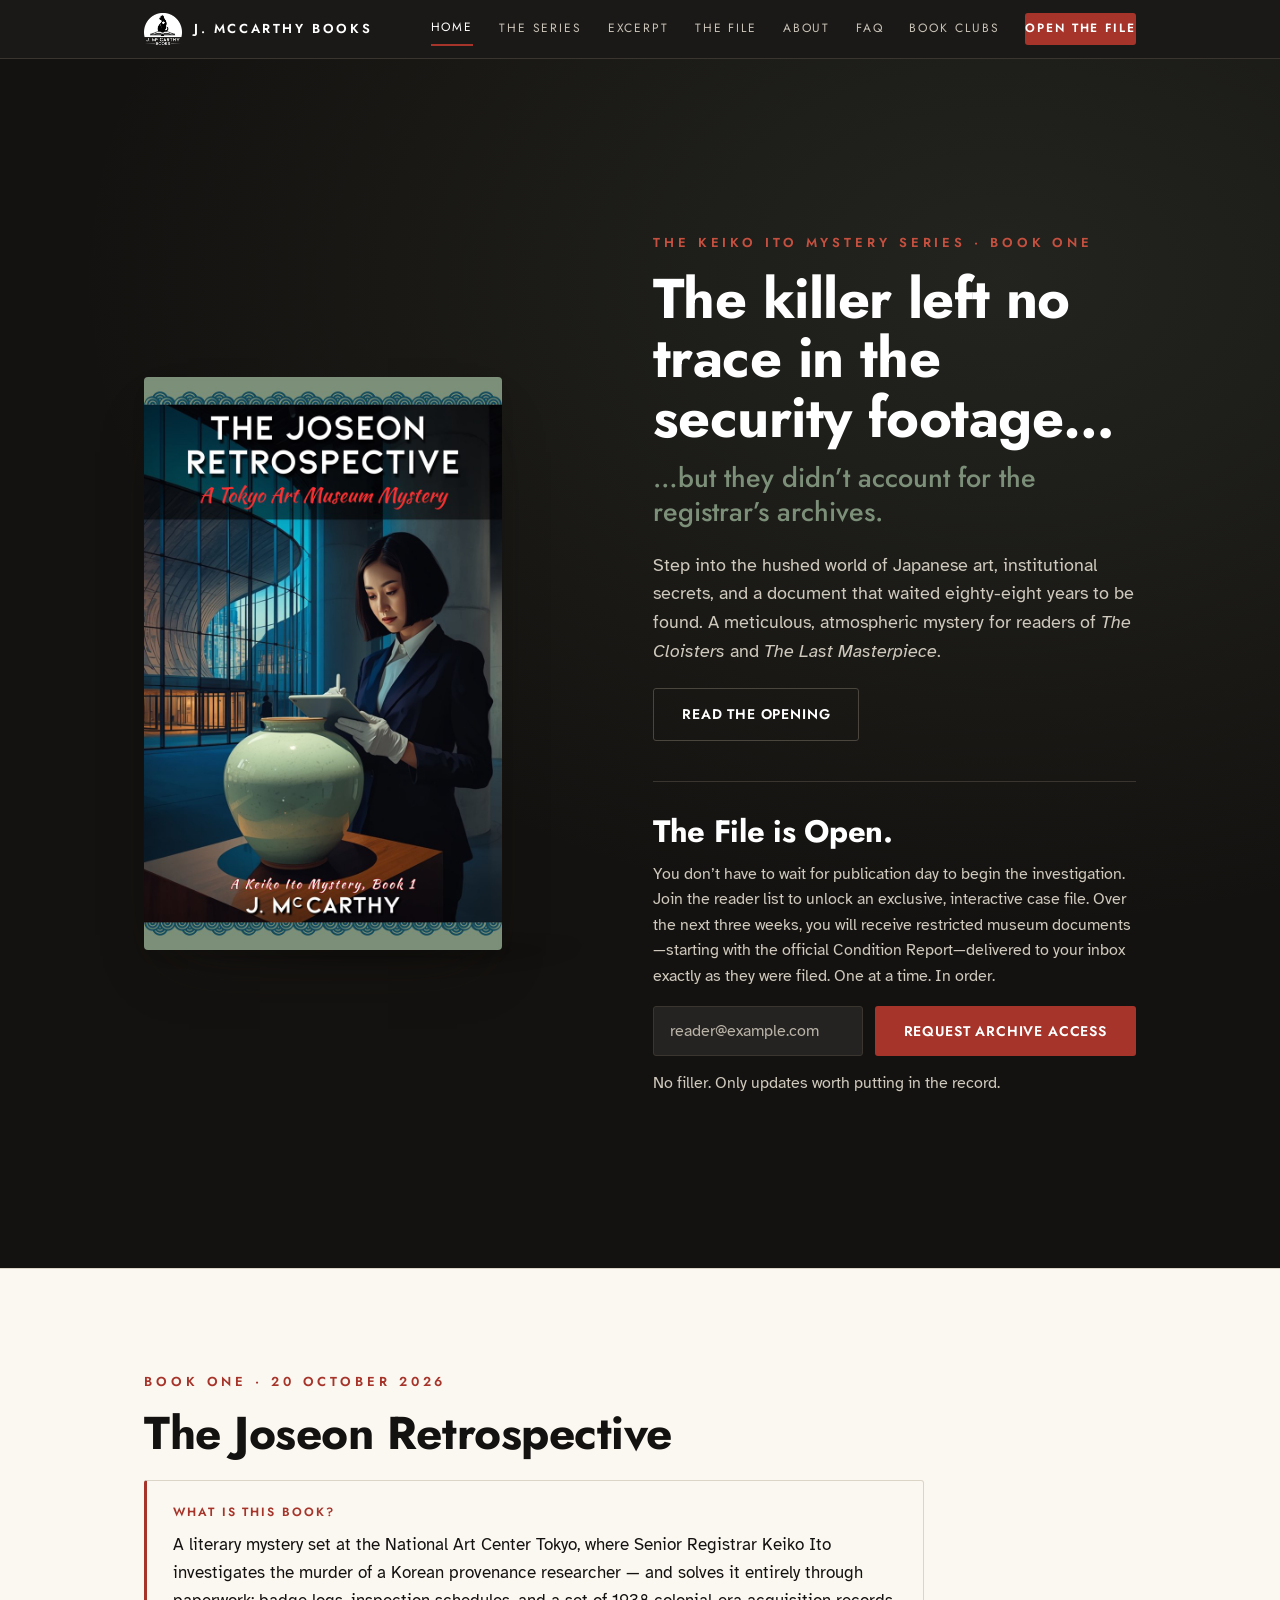
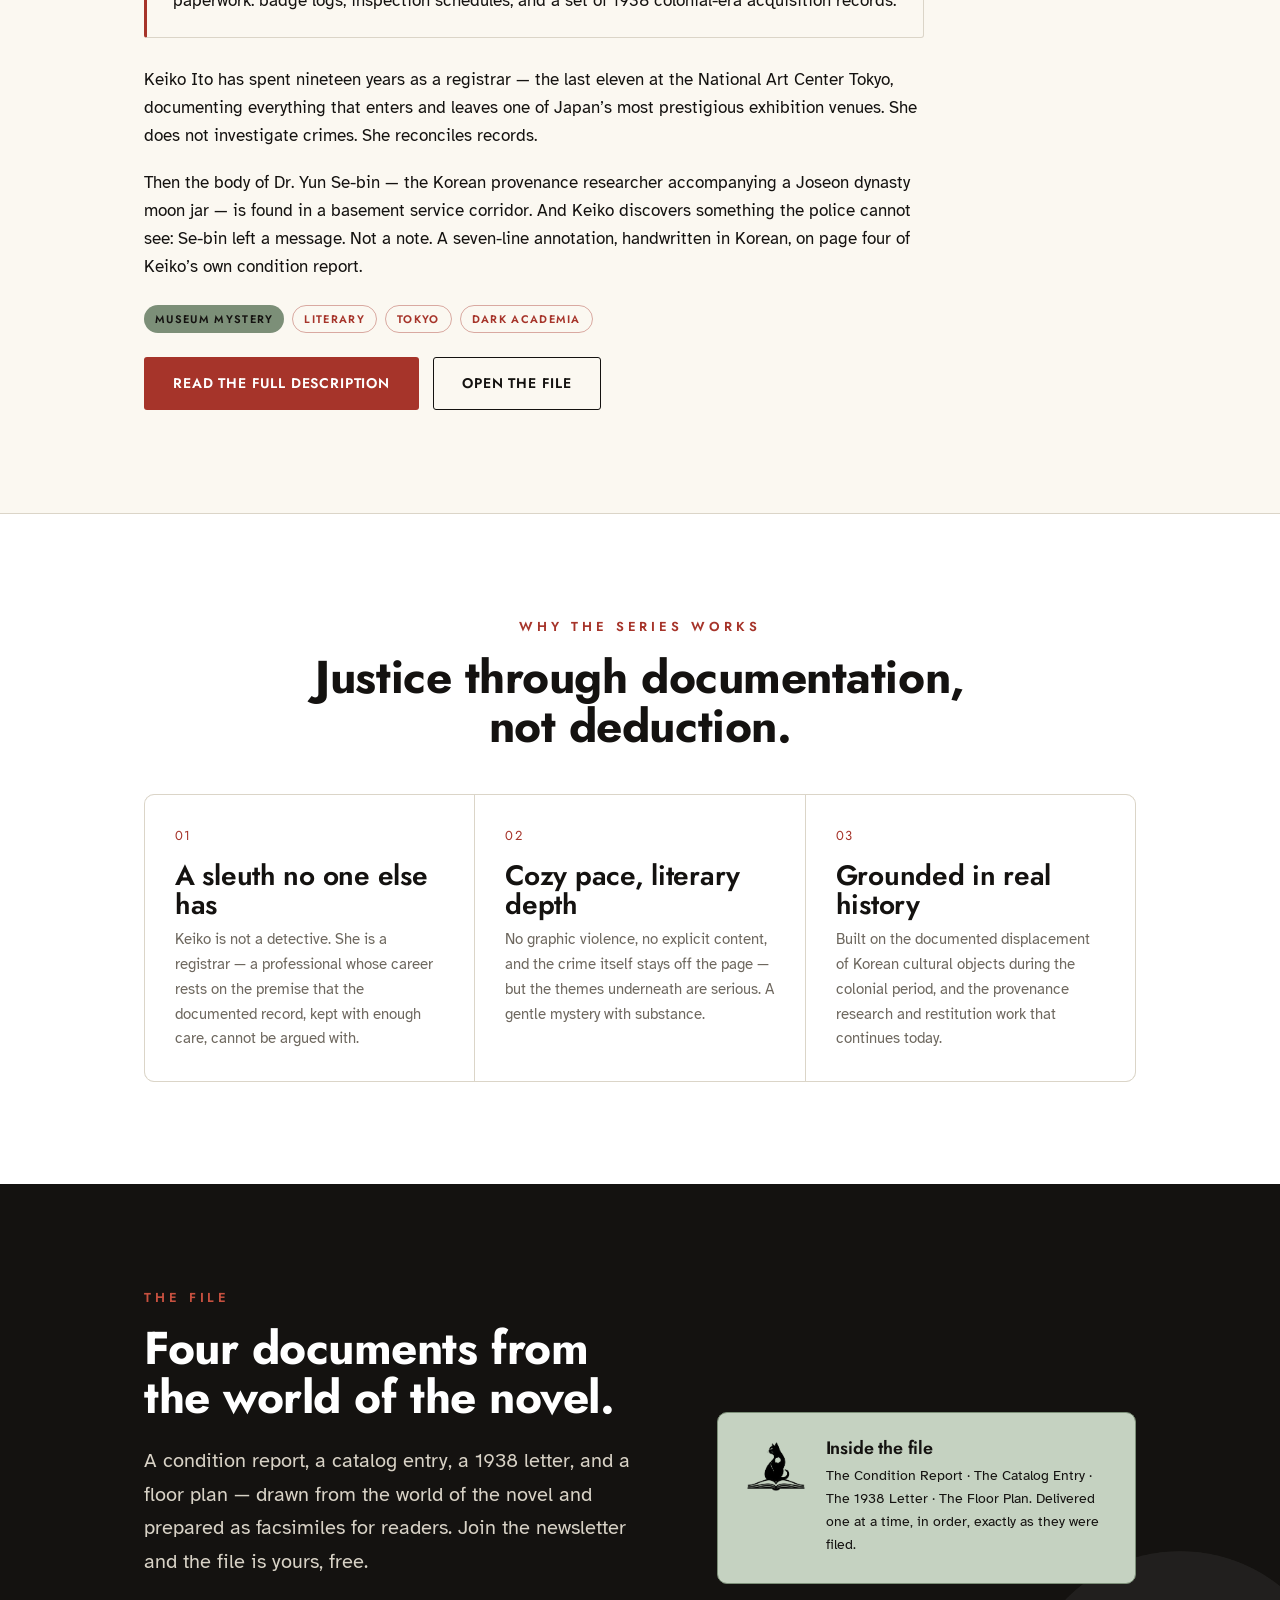
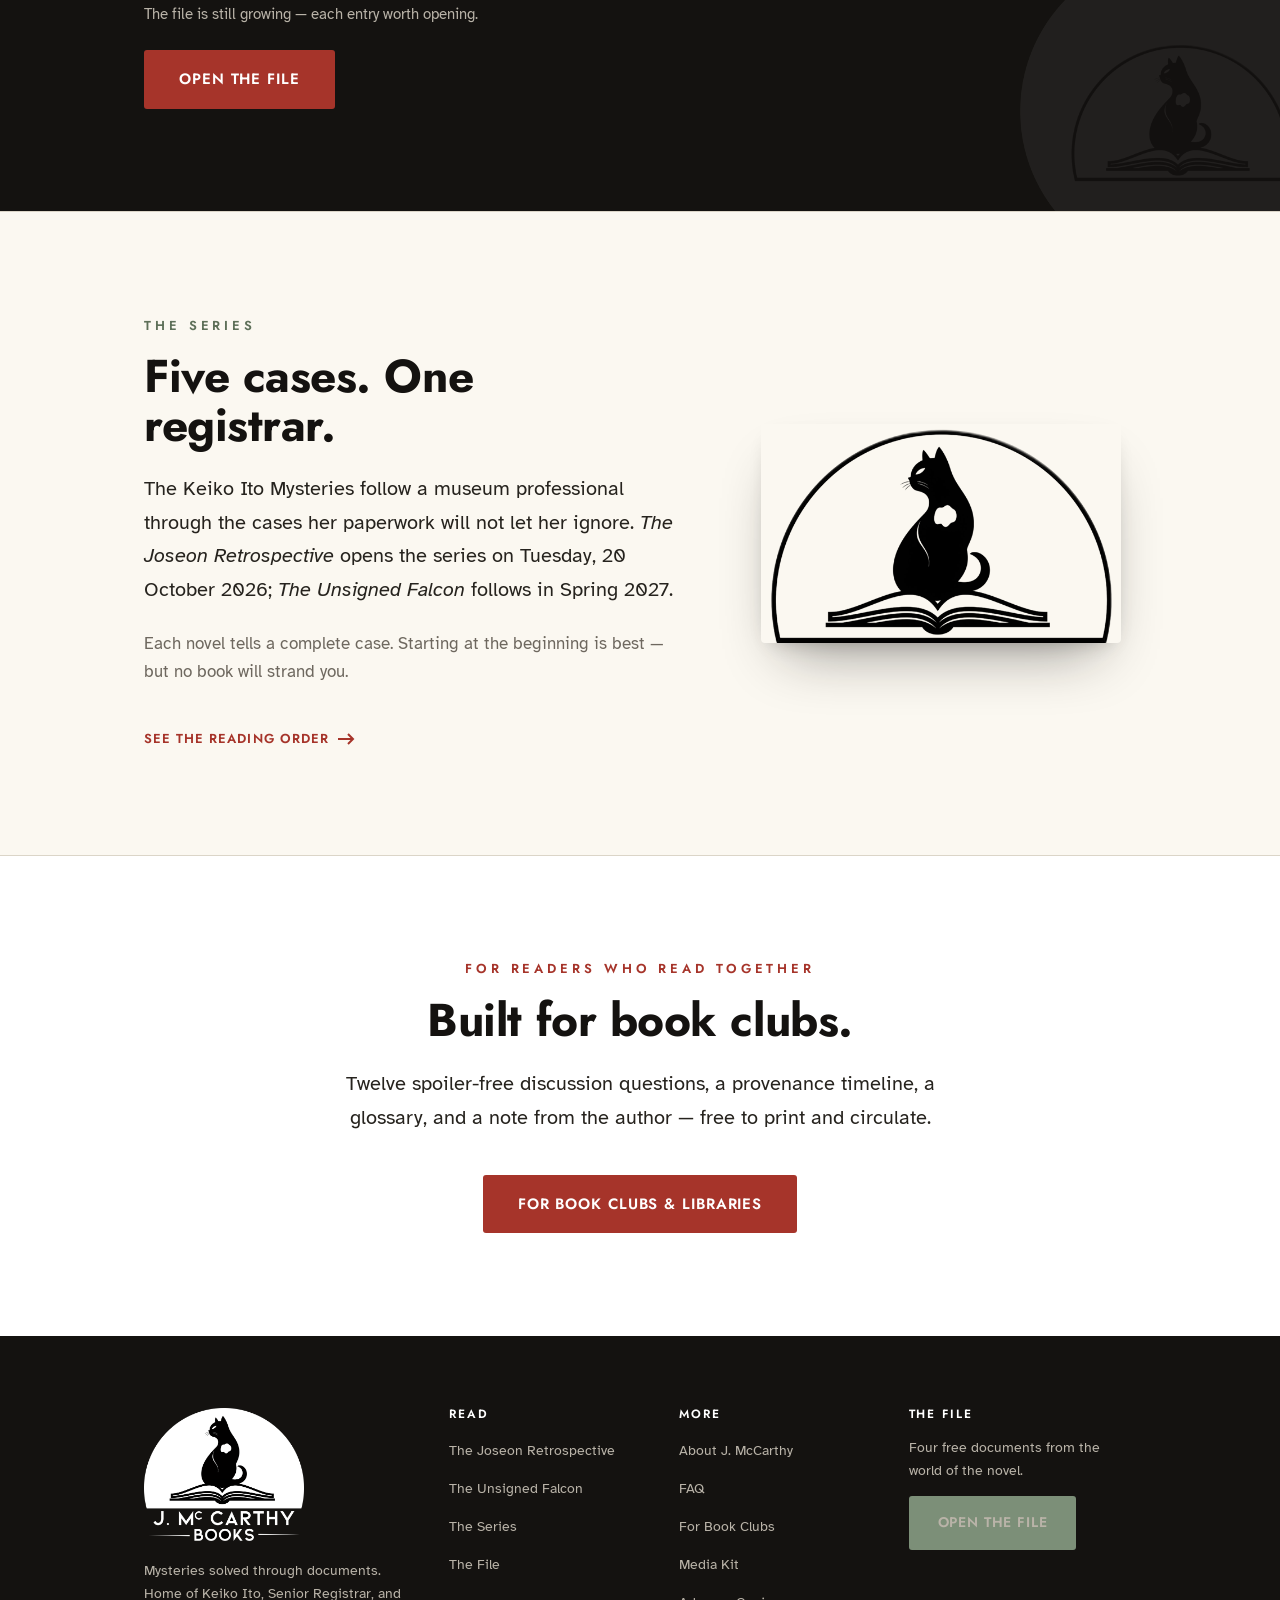
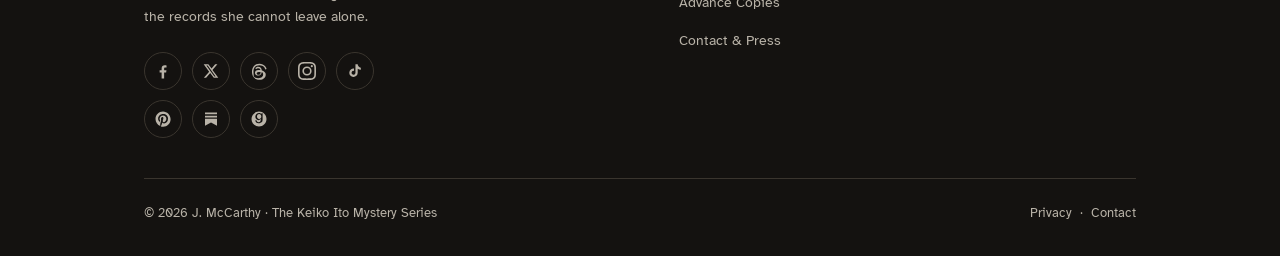
==== commit b6433f72: "§4: new /excerpt page — read the opening of Chapter One The highest-value trust signal: with no revi" ====
--- a/index.html
+++ b/index.html
@@ -125,6 +125,7 @@
       <nav class="nav" id="primary-nav" aria-label="Primary">
         <a href="/" aria-current="page">Home</a>
         <a href="/series">The Series</a>
+        <a href="/excerpt">Excerpt</a>
         <a href="/the-file">The File</a>
         <a href="/about">About</a>
         <a href="/faq">FAQ</a>
@@ -145,6 +146,9 @@
           <h1>The killer left no trace in the security footage&hellip;</h1>
           <p class="hero__drop">&hellip;but they didn&rsquo;t account for the registrar&rsquo;s archives.</p>
           <p class="hero__pitch">Step into the hushed world of Japanese art, institutional secrets, and a document that waited eighty-eight years to be found. A meticulous, atmospheric mystery for readers of <em>The Cloisters</em> and <em>The Last Masterpiece</em>.</p>
+          <div class="btn-row" style="margin-top:22px;">
+            <a class="btn btn--ghost-light" href="/excerpt">Read the opening</a>
+          </div>
         </div>
 
         <div class="hero__cover">
--- a/styles.css
+++ b/styles.css
@@ -357,6 +357,53 @@
 .trade-note p { font-size: 15px; color: var(--muted); margin: 0; }
 
 /* ============================================================
+   EXCERPT page (§4) — read the opening
+   ============================================================ */
+.excerpt { max-width: 640px; margin: 0 auto; padding: clamp(48px, 7vw, 88px) var(--gutter); }
+.excerpt-eyebrow { display: flex; align-items: center; gap: 14px; margin: 0 0 20px; }
+.excerpt-eyebrow::before {
+  content: ""; width: 44px; height: 1px; background: var(--cinnabar); flex: none;
+}
+.excerpt-eyebrow span {
+  font-family: var(--font-display); font-weight: 600; font-size: 11px;
+  letter-spacing: 0.28em; text-transform: uppercase; color: var(--cinnabar);
+}
+.excerpt h1 {
+  font-size: clamp(34px, 4.6vw, 52px); line-height: 1.04; letter-spacing: -0.01em;
+  margin: 0 0 20px;
+}
+.excerpt-standfirst { font-size: 19px; color: var(--ink-2); max-width: 52ch; margin: 0 0 36px; }
+.excerpt-rule { height: 1px; background: var(--line); border: 0; margin: 0 0 36px; }
+
+/* Chapter head — how the chapter opens in the book. */
+.excerpt-chapter { text-align: center; margin: 0 0 36px; }
+.excerpt-chapter__title {
+  font-family: var(--font-display); font-weight: 600; font-size: 15px;
+  letter-spacing: 0.16em; text-transform: uppercase; color: var(--ink); margin: 0 0 6px;
+}
+.excerpt-chapter__date {
+  font-size: 14px; color: var(--muted); font-style: italic; margin: 0;
+}
+
+.excerpt-body p {
+  font-size: 18px; line-height: 1.75; color: var(--ink); margin: 0 0 22px;
+  text-wrap: pretty;
+}
+.excerpt-body p:last-child { margin-bottom: 0; }
+
+/* Closing CTA panel */
+.excerpt-cta {
+  background: #FAF8F4; border: 1px solid var(--line); border-radius: var(--radius);
+  text-align: center; padding: clamp(28px, 4vw, 40px); margin-top: 48px;
+}
+.excerpt-cta__eyebrow {
+  font-family: var(--font-display); font-weight: 600; font-size: 11px;
+  letter-spacing: 0.24em; text-transform: uppercase; color: var(--cinnabar); margin: 0 0 10px;
+}
+.excerpt-cta h2 { font-size: clamp(22px, 2.6vw, 30px); margin: 0 0 12px; }
+.excerpt-cta p { font-size: 16px; color: var(--muted); max-width: 44ch; margin: 0 auto 22px; }
+
+/* ============================================================
    ADVANCE COPIES page (§5)
    ============================================================ */
 .ac-header {
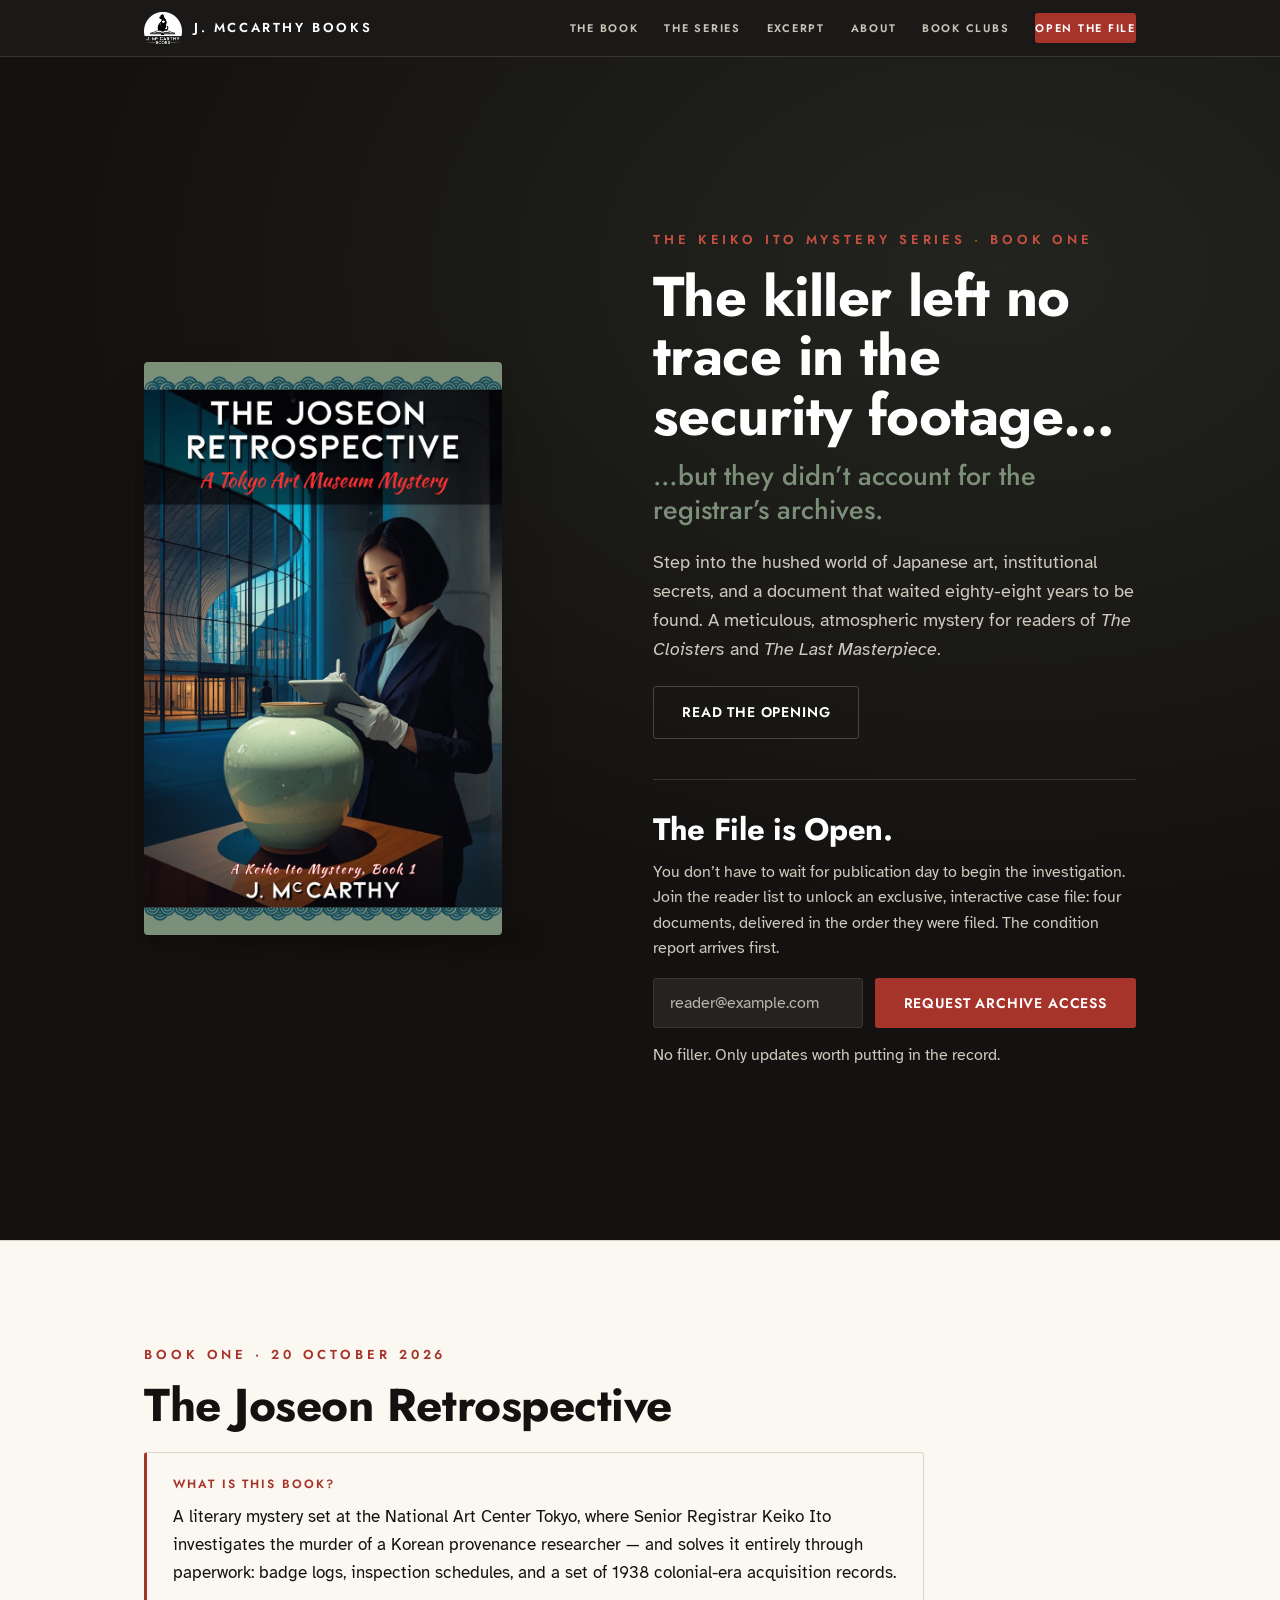
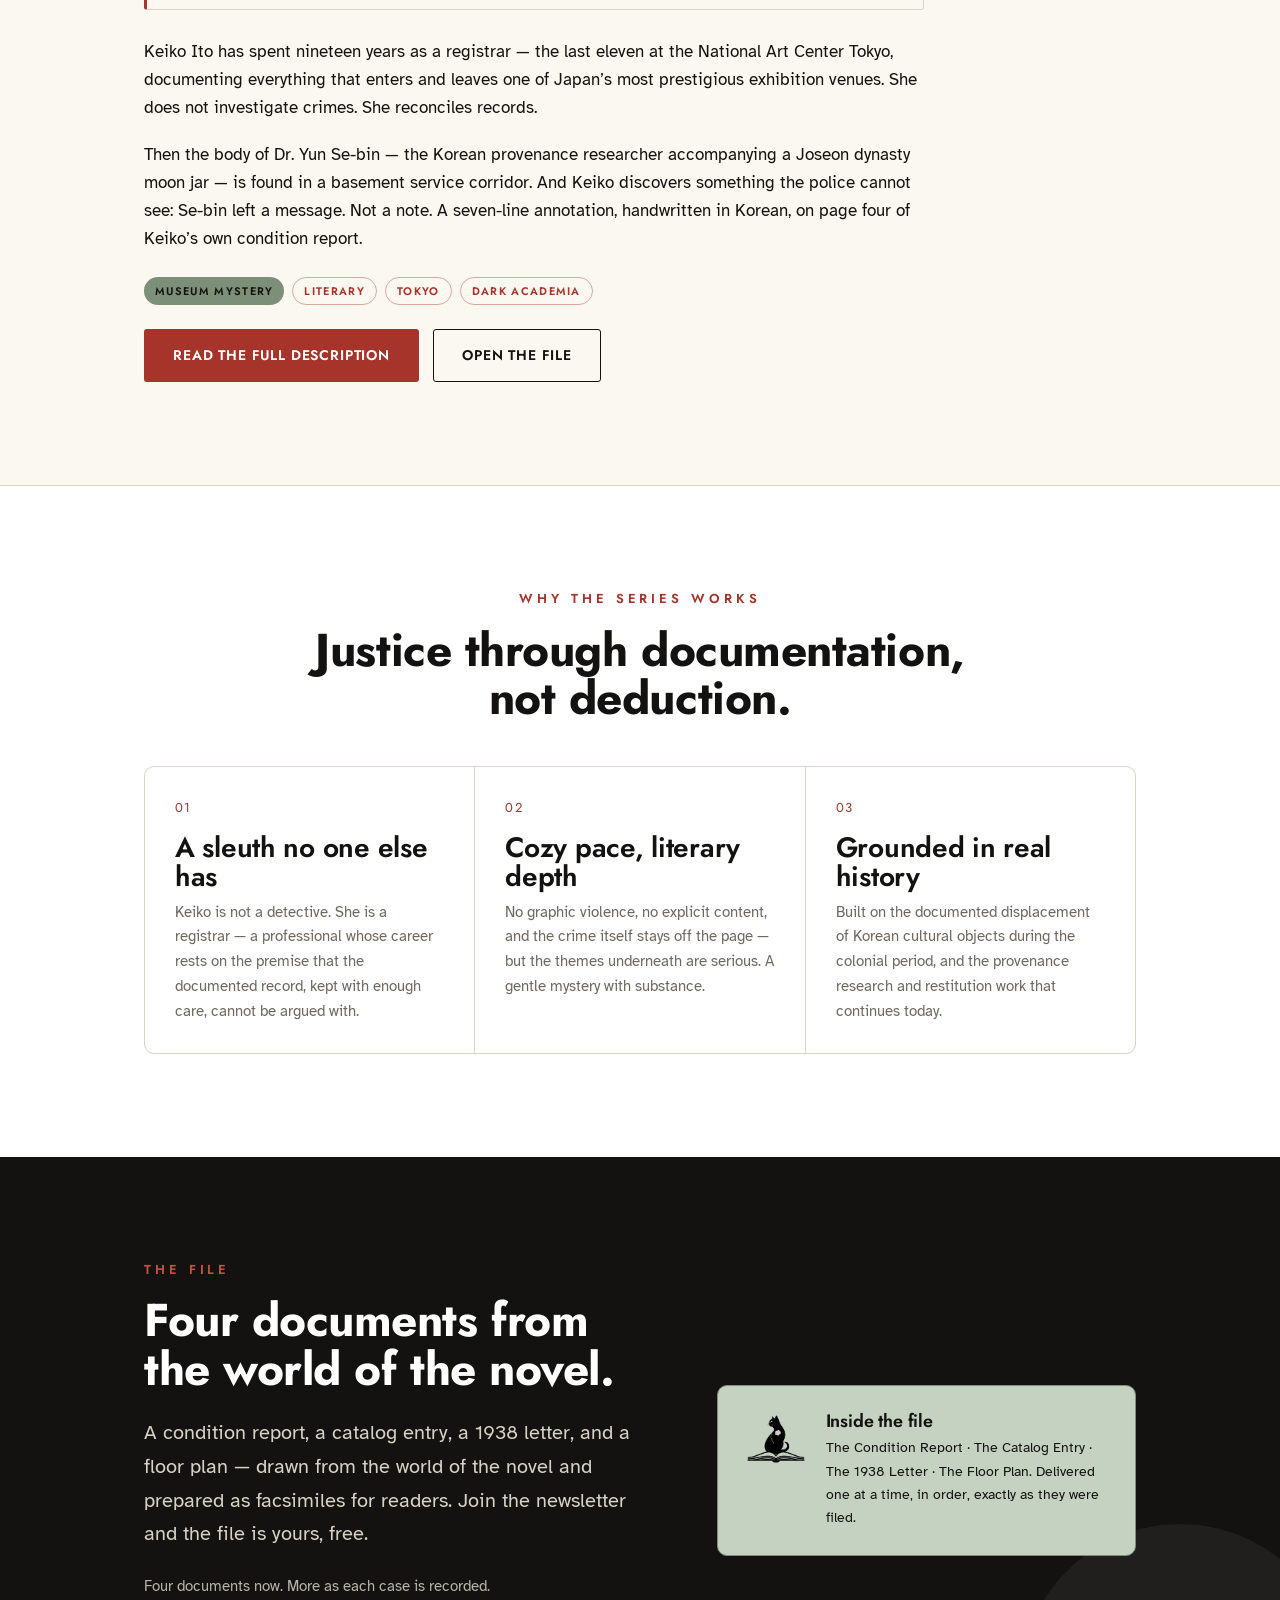
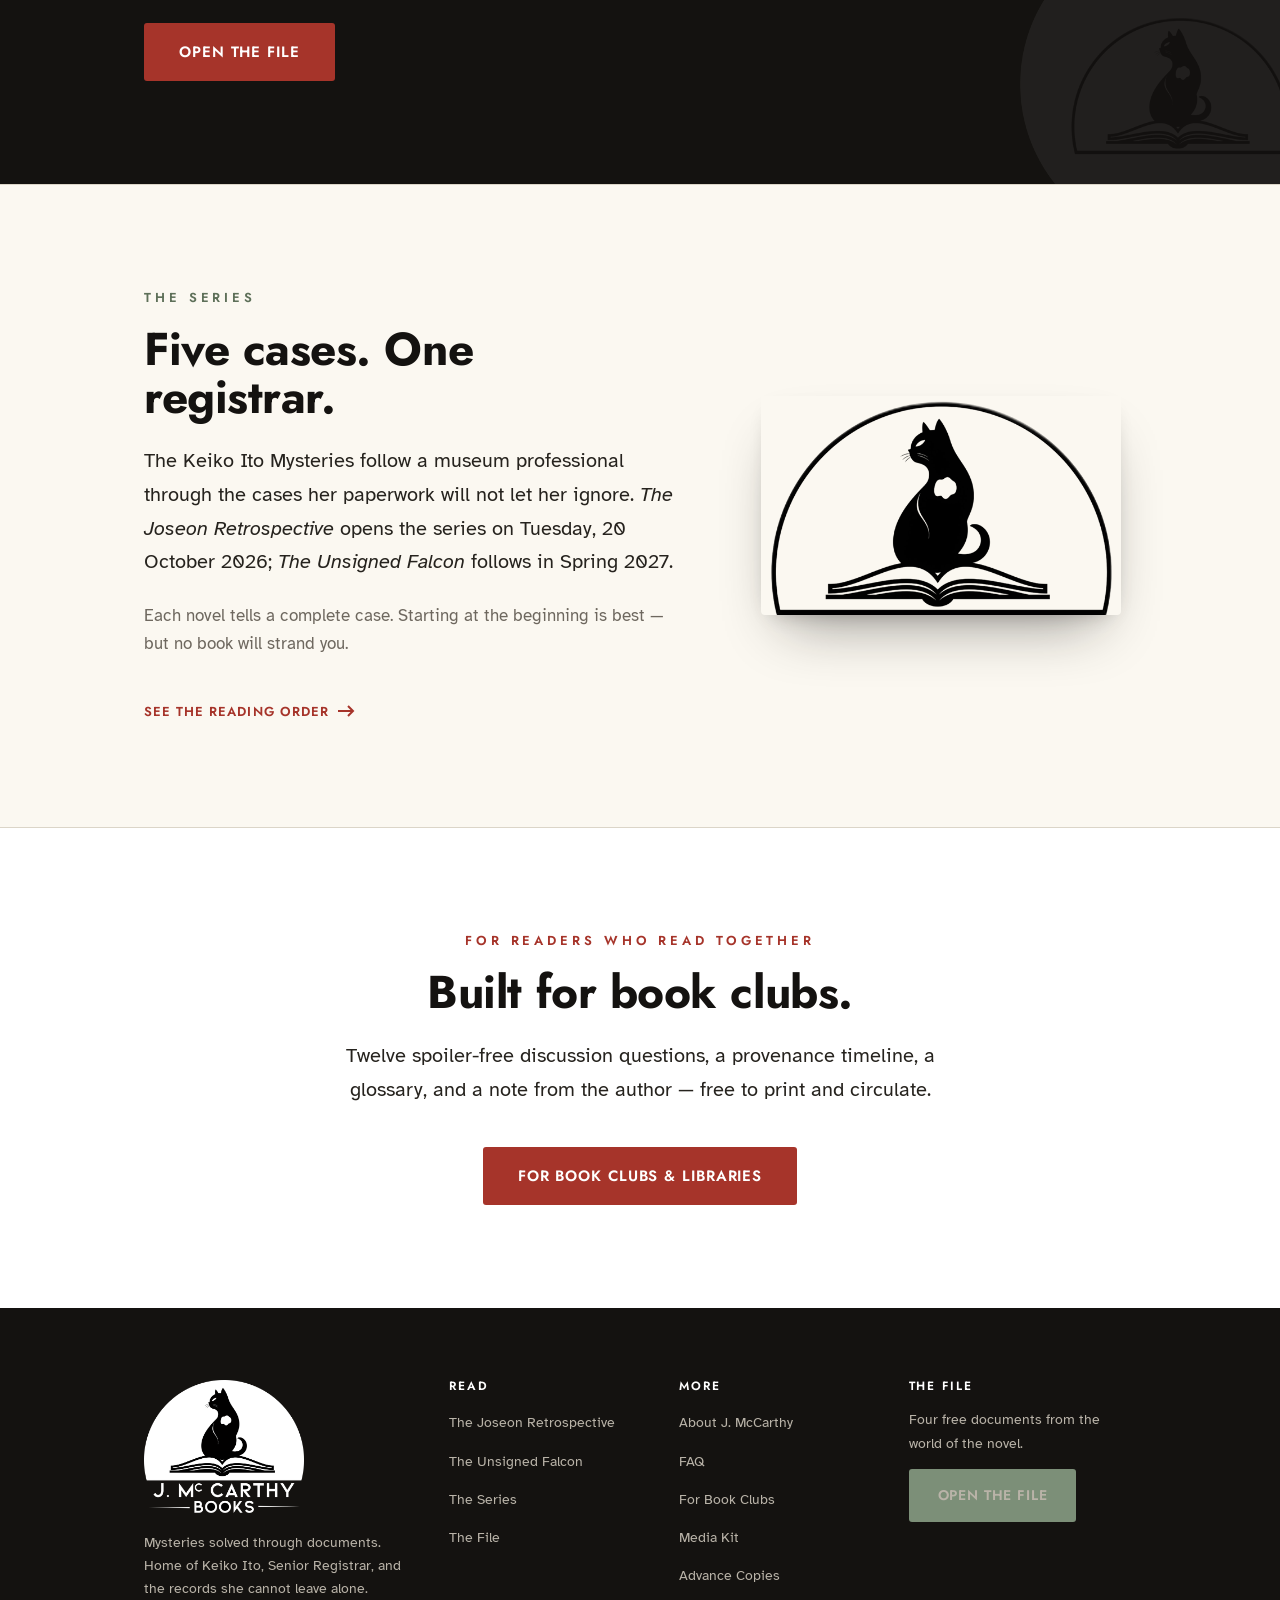
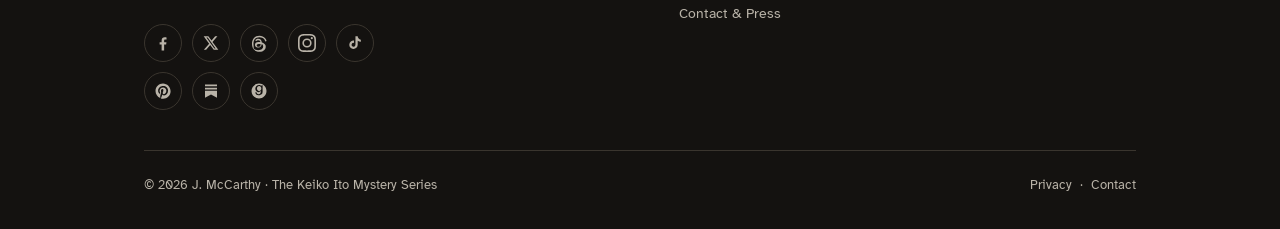
==== commit daab4697: "§2 navigation + §7 four copy corrections §2 — Navigation restructured to five destinations plus one " ====
--- a/index.html
+++ b/index.html
@@ -123,12 +123,10 @@
         <svg width="26" height="26" viewBox="0 0 24 24" fill="none" stroke="currentColor" stroke-width="2" aria-hidden="true"><line x1="3" y1="6" x2="21" y2="6"/><line x1="3" y1="12" x2="21" y2="12"/><line x1="3" y1="18" x2="21" y2="18"/></svg>
       </button>
       <nav class="nav" id="primary-nav" aria-label="Primary">
-        <a href="/" aria-current="page">Home</a>
+        <a href="/the-joseon-retrospective">The Book</a>
         <a href="/series">The Series</a>
         <a href="/excerpt">Excerpt</a>
-        <a href="/the-file">The File</a>
         <a href="/about">About</a>
-        <a href="/faq">FAQ</a>
         <a href="/book-clubs">Book Clubs</a>
         <a class="nav__cta" href="/the-file">Open the File</a>
       </nav>
@@ -159,7 +157,7 @@
 
         <div class="hero__dossier">
           <h2>The File is Open.</h2>
-          <p>You don&rsquo;t have to wait for publication day to begin the investigation. Join the reader list to unlock an exclusive, interactive case file. Over the next three weeks, you will receive restricted museum documents&mdash;starting with the official Condition Report&mdash;delivered to your inbox exactly as they were filed. One at a time. In order.</p>
+          <p>You don&rsquo;t have to wait for publication day to begin the investigation. Join the reader list to unlock an exclusive, interactive case file: four documents, delivered in the order they were filed. The condition report arrives first.</p>
 
           <form data-newsletter
                 data-success="Filed. Check your inbox — the first document is on its way."
@@ -240,7 +238,7 @@
             <span class="eyebrow eyebrow--light">The File</span>
             <h2>Four documents from the world of the novel.</h2>
             <p class="lede" style="color:#d8d2c6;">A condition report, a catalog entry, a 1938 letter, and a floor plan &mdash; drawn from the world of the novel and prepared as facsimiles for readers. Join the newsletter and the file is yours, free.</p>
-            <p style="color:var(--muted-light);font-size:15px;">The file is still growing &mdash; each entry worth opening.</p>
+            <p style="color:var(--muted-light);font-size:15px;">Four documents now. More as each case is recorded.</p>
             <div class="btn-row mt-2">
               <a class="btn btn--primary btn--lg" href="/the-file">Open the file</a>
             </div>
@@ -314,7 +312,7 @@
           <h4>Read</h4>
           <ul>
             <li><a href="/the-joseon-retrospective">The Joseon Retrospective</a></li>
-            <li><a href="/falcon">The Unsigned Falcon</a></li>
+            <li><a href="/the-unsigned-falcon">The Unsigned Falcon</a></li>
             <li><a href="/series">The Series</a></li>
             <li><a href="/the-file">The File</a></li>
           </ul>
--- a/styles.css
+++ b/styles.css
@@ -152,7 +152,7 @@
 }
 .nav { display: flex; align-items: center; gap: clamp(14px, 2vw, 30px); }
 .nav a {
-  font-family: var(--font-display); font-size: 12px;
+  font-family: var(--font-display); font-weight: 600; font-size: 11px;
   letter-spacing: 0.16em; text-transform: uppercase;
   color: #c9c3b8; text-decoration: none; transition: color 0.18s;
   padding: 6px 0;
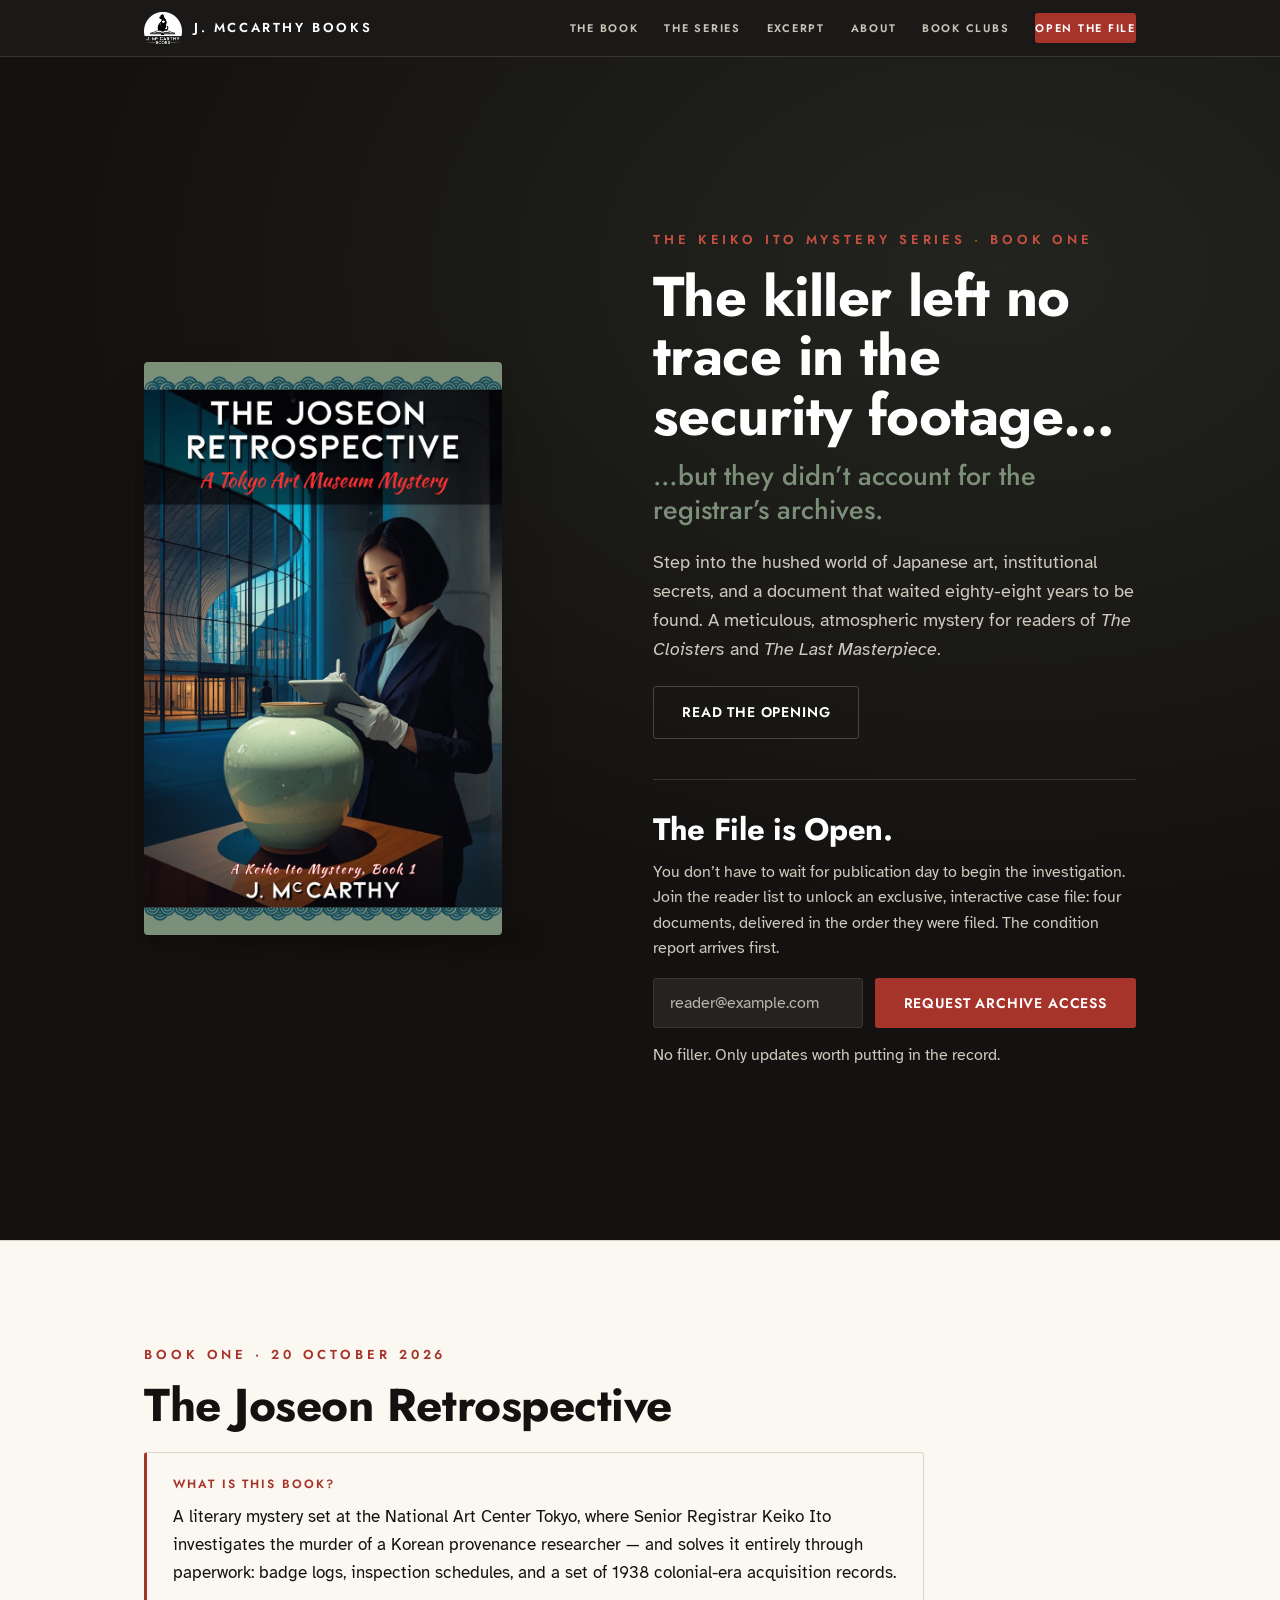
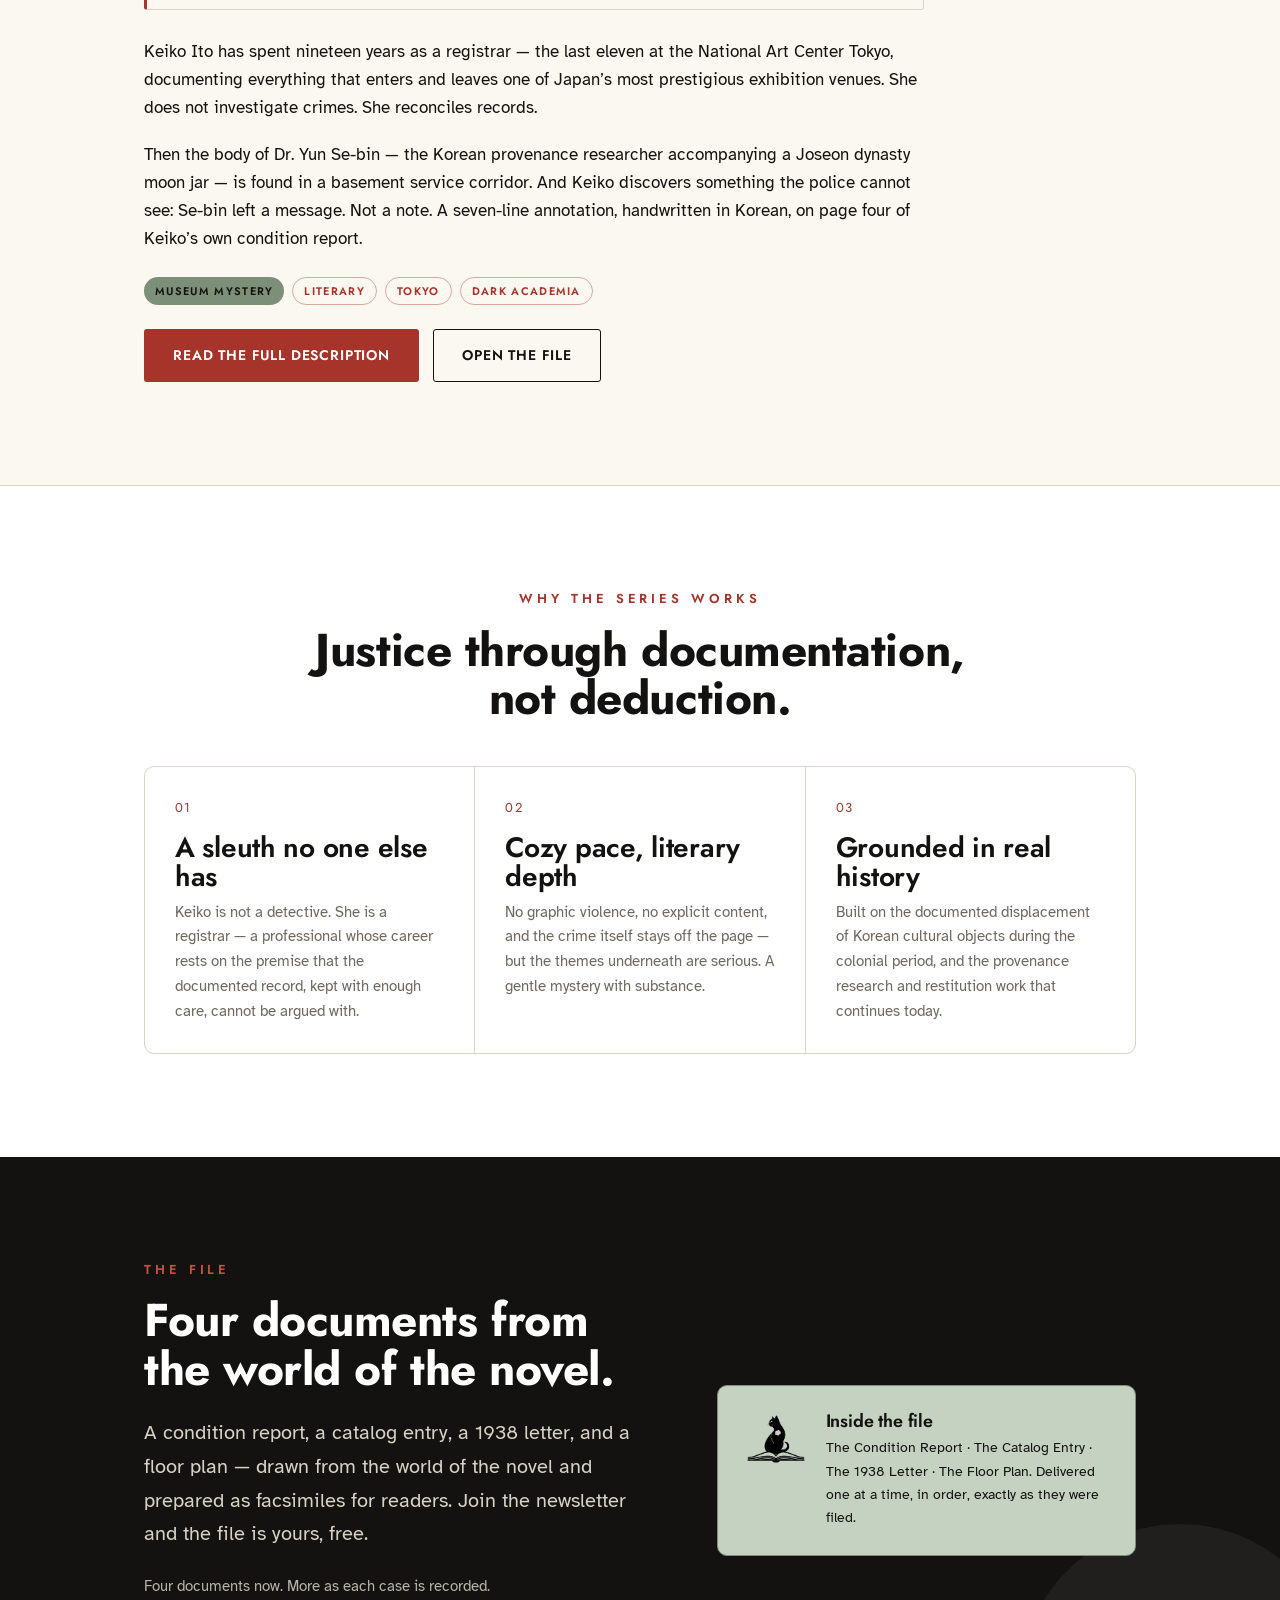
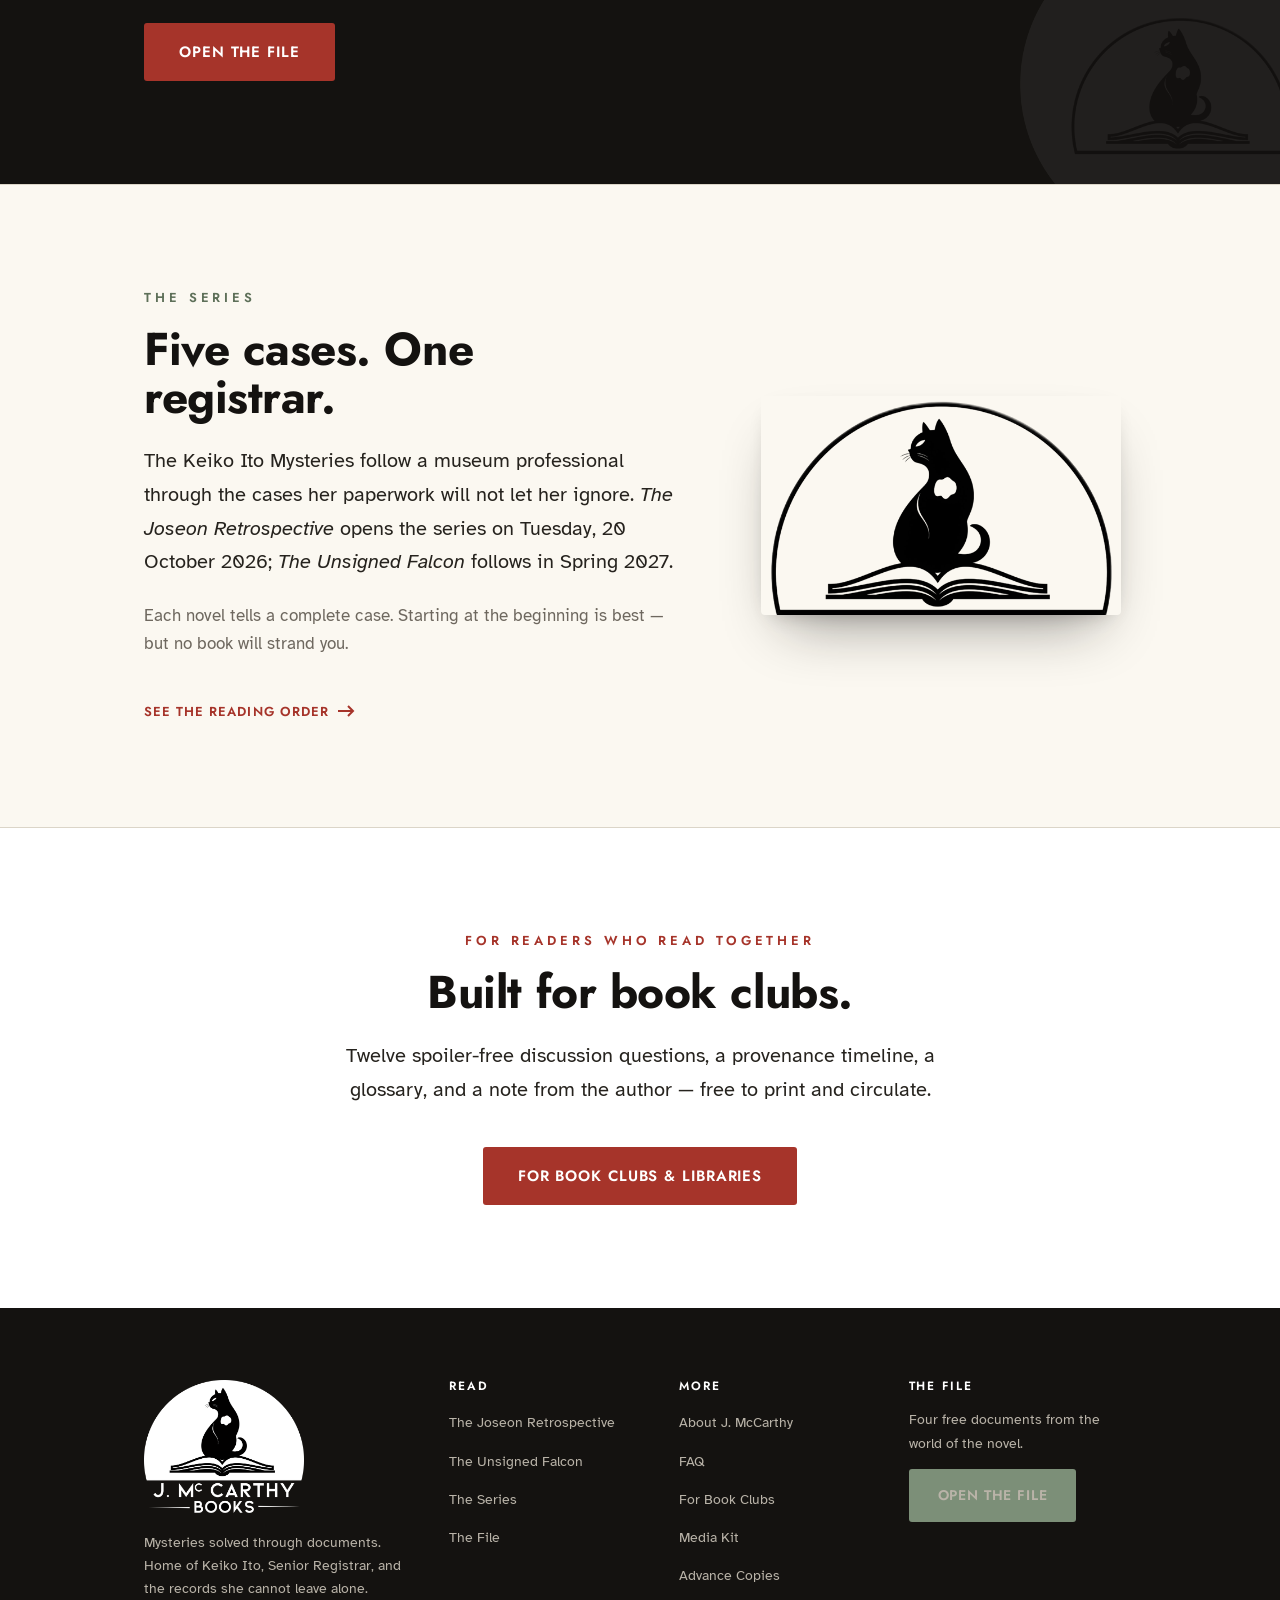
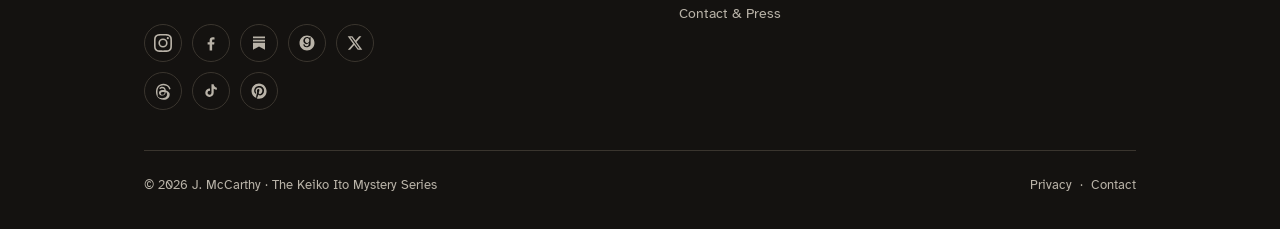
==== commit bd4d6c91: "§9: Goodreads "Want to Read" button + footer link priority - House-styled "Want to Read on Goodreads" ====
--- a/index.html
+++ b/index.html
@@ -45,6 +45,7 @@
         "name": "J. McCarthy",
         "jobTitle": "Author",
         "url": "https://www.jmccarthybooks.com/about",
+        "image": "https://www.jmccarthybooks.com/assets/author-portrait-1x1.png",
         "description": "Author of The Joseon Retrospective and the Keiko Ito Mystery Series. A former acquisitions editor and high school teacher with a B.A. in Art and Graphic Design, based in San Diego, California.",
         "homeLocation": { "@type": "Place", "name": "San Diego, California" },
         "alumniOf": { "@type": "CollegeOrUniversity", "name": "Point Loma Nazarene University" },
@@ -298,14 +299,14 @@
           <img src="assets/logo-mark-dark.png" alt="J. McCarthy Books" width="160" height="133">
           <p>Mysteries solved through documents. Home of Keiko Ito, Senior Registrar, and the records she cannot leave alone.</p>
           <div class="footer-social mt-2">
+            <a href="https://www.instagram.com/j.mccarthybooks/" aria-label="Instagram" rel="me noopener noreferrer" referrerpolicy="no-referrer" target="_blank"><svg width="18" height="18" viewBox="0 0 24 24" fill="currentColor" aria-hidden="true"><path d="M12 2.16c3.2 0 3.58.01 4.85.07 1.17.05 1.8.25 2.23.41.56.22.96.48 1.38.9.42.42.68.82.9 1.38.16.42.36 1.06.41 2.23.06 1.27.07 1.65.07 4.85s-.01 3.58-.07 4.85c-.05 1.17-.25 1.8-.41 2.23-.22.56-.48.96-.9 1.38-.42.42-.82.68-1.38.9-.42.16-1.06.36-2.23.41-1.27.06-1.65.07-4.85.07s-3.58-.01-4.85-.07c-1.17-.05-1.8-.25-2.23-.41-.56-.22-.96-.48-1.38-.9-.42-.42-.68-.82-.9-1.38-.16-.42-.36-1.06-.41-2.23-.06-1.27-.07-1.65-.07-4.85s.01-3.58.07-4.85c.05-1.17.25-1.8.41-2.23.22-.56.48-.96.9-1.38.42-.42.82-.68 1.38-.9.42-.16 1.06-.36 2.23-.41 1.27-.06 1.65-.07 4.85-.07M12 0C8.74 0 8.33.01 7.05.07 5.78.13 4.9.33 4.14.63c-.79.31-1.46.72-2.13 1.38C1.35 2.68.94 3.35.63 4.14.33 4.9.13 5.78.07 7.05.01 8.33 0 8.74 0 12s.01 3.67.07 4.95c.06 1.27.26 2.15.56 2.91.31.79.72 1.46 1.38 2.13.67.66 1.34 1.07 2.13 1.38.76.3 1.64.5 2.91.56C8.33 23.99 8.74 24 12 24s3.67-.01 4.95-.07c1.27-.06 2.15-.26 2.91-.56.79-.31 1.46-.72 2.13-1.38.66-.67 1.07-1.34 1.38-2.13.3-.76.5-1.64.56-2.91.06-1.28.07-1.69.07-4.95s-.01-3.67-.07-4.95c-.06-1.27-.26-2.15-.56-2.91-.31-.79-.72-1.46-1.38-2.13C21.32 1.35 20.65.94 19.86.63 19.1.33 18.22.13 16.95.07 15.67.01 15.26 0 12 0z"/><path d="M12 5.84A6.16 6.16 0 1 0 18.16 12 6.16 6.16 0 0 0 12 5.84zm0 10.16A4 4 0 1 1 16 12a4 4 0 0 1-4 4z"/><circle cx="18.41" cy="5.59" r="1.44"/></svg></a>
             <a href="https://www.facebook.com/JMcCarthyBooks" aria-label="Facebook" rel="me noopener noreferrer" referrerpolicy="no-referrer" target="_blank"><svg width="18" height="18" viewBox="0 0 24 24" fill="currentColor" aria-hidden="true"><path d="M13.5 22v-8h2.7l.4-3.1h-3.1V8.9c0-.9.25-1.5 1.55-1.5h1.65V4.6c-.3-.04-1.3-.13-2.45-.13-2.42 0-4.08 1.48-4.08 4.2v2.34H7.5V14h2.67v8h3.33z"/></svg></a>
+            <a href="https://substack.com/@jmccarthybooks" aria-label="Substack" rel="me noopener noreferrer" referrerpolicy="no-referrer" target="_blank"><svg width="18" height="18" viewBox="0 0 24 24" fill="currentColor" aria-hidden="true"><path d="M4 3.2h16v2.4H4V3.2zm0 4.3h16v2.4H4V7.5zm0 4.3h16V21l-8-4.5L4 21v-9.2z"/></svg></a>
+            <a href="https://goodreads.com/jmccarthybooks" aria-label="Goodreads" rel="me noopener noreferrer" referrerpolicy="no-referrer" target="_blank"><svg width="18" height="18" viewBox="0 0 24 24" fill="currentColor" aria-hidden="true"><path d="M12 2C6.5 2 2 6.5 2 12s4.5 10 10 10 10-4.5 10-10S17.5 2 12 2zm2.8 14.3c-.7 1-1.9 1.5-3.3 1.5-2.6 0-4.3-1.7-4.4-4h1.6c.1 1.4 1.1 2.5 2.8 2.5 2 0 2.9-1.4 2.9-3.6v-.9c-.6 1.1-1.8 1.7-3.1 1.7-2.5 0-4.2-2-4.2-4.7S9.6 4 12.1 4c1.3 0 2.5.6 3.1 1.7V4.2h1.6v8.4c0 1.4-.3 2.7-.9 3.7zM12.2 5.4c-1.7 0-2.9 1.4-2.9 3.4s1.2 3.4 2.9 3.4S15.1 10.8 15.1 8.8s-1.2-3.4-2.9-3.4z"/></svg></a>
             <a href="https://x.com/JMcCarthyBooks" aria-label="X" rel="me noopener noreferrer" referrerpolicy="no-referrer" target="_blank"><svg width="18" height="18" viewBox="0 0 24 24" fill="currentColor" aria-hidden="true"><path d="M17.53 3h3.02l-6.6 7.54L21.75 21h-6.06l-4.75-6.2L5.5 21H2.47l7.06-8.07L2.25 3h6.2l4.3 5.68L17.53 3zm-1.06 16.18h1.67L7.6 4.73H5.8l10.67 14.45z"/></svg></a>
             <a href="https://www.threads.com/@j.mccarthybooks" aria-label="Threads" rel="me noopener noreferrer" referrerpolicy="no-referrer" target="_blank"><svg width="18" height="18" viewBox="0 0 24 24" fill="currentColor" aria-hidden="true"><path d="M16.1 11.4c-.1-.05-.2-.1-.3-.14-.17-3.2-1.92-5.04-4.85-5.06h-.04c-1.75 0-3.21.75-4.1 2.11l1.61 1.1c.67-1.01 1.71-1.22 2.49-1.22h.03c.97 0 1.7.28 2.17.84.34.4.57.96.68 1.66-.85-.14-1.77-.18-2.75-.11-2.77.16-4.55 1.77-4.43 4.02.06 1.14.63 2.12 1.6 2.76.82.54 1.88.8 2.98.74 1.45-.08 2.59-.63 3.38-1.65.6-.77.98-1.77 1.15-3.03.7.42 1.21.98 1.5 1.65.48 1.14.51 3.01-1.01 4.53-1.34 1.33-2.94 1.91-5.37 1.93-2.69-.02-4.73-.88-6.05-2.56C5.28 17.66 4.65 15.6 4.63 13c.02-2.6.65-4.66 1.87-6.21C7.82 5.11 9.86 4.25 12.55 4.23c2.71.02 4.78.88 6.16 2.57.68.83 1.19 1.87 1.53 3.08l1.89-.5c-.41-1.49-1.06-2.78-1.94-3.85C18.42 3.35 15.79 2.25 12.56 2.23h-.01C9.32 2.25 6.72 3.36 4.99 5.53 3.45 7.46 2.65 10.14 2.63 13v.01c.02 2.85.82 5.53 2.36 7.46 1.73 2.17 4.33 3.28 7.56 3.3h.01c2.87-.02 4.9-.77 6.57-2.44 2.19-2.18 2.12-4.91 1.4-6.59-.52-1.2-1.51-2.18-2.86-2.84zm-4.62 5.66c-1.22.07-2.48-.48-2.54-1.64-.05-.86.61-1.82 2.62-1.94.23-.01.46-.02.68-.02.73 0 1.41.07 2.03.21-.23 2.88-1.58 3.33-2.79 3.39z"/></svg></a>
-            <a href="https://www.instagram.com/j.mccarthybooks/" aria-label="Instagram" rel="me noopener noreferrer" referrerpolicy="no-referrer" target="_blank"><svg width="18" height="18" viewBox="0 0 24 24" fill="currentColor" aria-hidden="true"><path d="M12 2.16c3.2 0 3.58.01 4.85.07 1.17.05 1.8.25 2.23.41.56.22.96.48 1.38.9.42.42.68.82.9 1.38.16.42.36 1.06.41 2.23.06 1.27.07 1.65.07 4.85s-.01 3.58-.07 4.85c-.05 1.17-.25 1.8-.41 2.23-.22.56-.48.96-.9 1.38-.42.42-.82.68-1.38.9-.42.16-1.06.36-2.23.41-1.27.06-1.65.07-4.85.07s-3.58-.01-4.85-.07c-1.17-.05-1.8-.25-2.23-.41-.56-.22-.96-.48-1.38-.9-.42-.42-.68-.82-.9-1.38-.16-.42-.36-1.06-.41-2.23-.06-1.27-.07-1.65-.07-4.85s.01-3.58.07-4.85c.05-1.17.25-1.8.41-2.23.22-.56.48-.96.9-1.38.42-.42.82-.68 1.38-.9.42-.16 1.06-.36 2.23-.41 1.27-.06 1.65-.07 4.85-.07M12 0C8.74 0 8.33.01 7.05.07 5.78.13 4.9.33 4.14.63c-.79.31-1.46.72-2.13 1.38C1.35 2.68.94 3.35.63 4.14.33 4.9.13 5.78.07 7.05.01 8.33 0 8.74 0 12s.01 3.67.07 4.95c.06 1.27.26 2.15.56 2.91.31.79.72 1.46 1.38 2.13.67.66 1.34 1.07 2.13 1.38.76.3 1.64.5 2.91.56C8.33 23.99 8.74 24 12 24s3.67-.01 4.95-.07c1.27-.06 2.15-.26 2.91-.56.79-.31 1.46-.72 2.13-1.38.66-.67 1.07-1.34 1.38-2.13.3-.76.5-1.64.56-2.91.06-1.28.07-1.69.07-4.95s-.01-3.67-.07-4.95c-.06-1.27-.26-2.15-.56-2.91-.31-.79-.72-1.46-1.38-2.13C21.32 1.35 20.65.94 19.86.63 19.1.33 18.22.13 16.95.07 15.67.01 15.26 0 12 0z"/><path d="M12 5.84A6.16 6.16 0 1 0 18.16 12 6.16 6.16 0 0 0 12 5.84zm0 10.16A4 4 0 1 1 16 12a4 4 0 0 1-4 4z"/><circle cx="18.41" cy="5.59" r="1.44"/></svg></a>
             <a href="https://www.tiktok.com/@jmccarthybooks" aria-label="TikTok" rel="me noopener noreferrer" referrerpolicy="no-referrer" target="_blank"><svg width="18" height="18" viewBox="0 0 24 24" fill="currentColor" aria-hidden="true"><path d="M16.6 5.8a4.3 4.3 0 0 1-1-2.8h-3v11.4a2.6 2.6 0 1 1-1.9-2.5V8.8a5.6 5.6 0 1 0 4.9 5.6V9.1a7.2 7.2 0 0 0 4.2 1.3V7.5a4.3 4.3 0 0 1-3.2-1.7z"/></svg></a>
             <a href="https://www.pinterest.com/JMcCarthyBooks" aria-label="Pinterest" rel="me noopener noreferrer" referrerpolicy="no-referrer" target="_blank"><svg width="18" height="18" viewBox="0 0 24 24" fill="currentColor" aria-hidden="true"><path d="M12 2C6.48 2 2 6.48 2 12c0 4.24 2.64 7.86 6.36 9.32-.09-.79-.17-2.01.04-2.88.19-.78 1.22-4.96 1.22-4.96s-.31-.62-.31-1.54c0-1.44.84-2.52 1.88-2.52.89 0 1.32.67 1.32 1.47 0 .89-.57 2.23-.86 3.47-.25 1.04.52 1.89 1.54 1.89 1.85 0 3.27-1.95 3.27-4.76 0-2.49-1.79-4.23-4.34-4.23-2.96 0-4.69 2.22-4.69 4.51 0 .89.34 1.85.77 2.37.09.1.1.19.07.29-.08.32-.25 1.04-.29 1.18-.4.19-.15.23-.35.14-1.29-.6-2.1-2.49-2.1-4.01 0-3.26 2.37-6.26 6.83-6.26 3.59 0 6.37 2.56 6.37 5.97 0 3.56-2.25 6.43-5.36 6.43-1.05 0-2.03-.55-2.37-1.19l-.64 2.46c-.23.9-.86 2.02-1.28 2.71.96.3 1.99.46 3.05.46 5.52 0 10-4.48 10-10S17.52 2 12 2z"/></svg></a>
-            <a href="https://substack.com/@jmccarthybooks" aria-label="Substack" rel="me noopener noreferrer" referrerpolicy="no-referrer" target="_blank"><svg width="18" height="18" viewBox="0 0 24 24" fill="currentColor" aria-hidden="true"><path d="M4 3.2h16v2.4H4V3.2zm0 4.3h16v2.4H4V7.5zm0 4.3h16V21l-8-4.5L4 21v-9.2z"/></svg></a>
-            <a href="https://goodreads.com/jmccarthybooks" aria-label="Goodreads" rel="me noopener noreferrer" referrerpolicy="no-referrer" target="_blank"><svg width="18" height="18" viewBox="0 0 24 24" fill="currentColor" aria-hidden="true"><path d="M12 2C6.5 2 2 6.5 2 12s4.5 10 10 10 10-4.5 10-10S17.5 2 12 2zm2.8 14.3c-.7 1-1.9 1.5-3.3 1.5-2.6 0-4.3-1.7-4.4-4h1.6c.1 1.4 1.1 2.5 2.8 2.5 2 0 2.9-1.4 2.9-3.6v-.9c-.6 1.1-1.8 1.7-3.1 1.7-2.5 0-4.2-2-4.2-4.7S9.6 4 12.1 4c1.3 0 2.5.6 3.1 1.7V4.2h1.6v8.4c0 1.4-.3 2.7-.9 3.7zM12.2 5.4c-1.7 0-2.9 1.4-2.9 3.4s1.2 3.4 2.9 3.4S15.1 10.8 15.1 8.8s-1.2-3.4-2.9-3.4z"/></svg></a>
           </div>
         </div>
         <div class="footer-col">
--- a/styles.css
+++ b/styles.css
@@ -205,6 +205,10 @@
 .btn--primary:hover { background: var(--cinnabar-soft); }
 .btn--secondary { background: var(--jade); color: var(--ink); }
 .btn--secondary:hover { filter: brightness(1.08); }
+/* House-styled Goodreads "Want to Read" button — ink, never the stock
+   Goodreads green widget (§9). */
+.btn--ink { background: var(--ink); color: #fff; }
+.btn--ink:hover { background: var(--ink-2); }
 .btn--ghost { background: transparent; color: var(--ink); border-color: var(--ink); }
 .btn--ghost:hover { background: var(--ink); color: #fff; }
 .btn--ghost-light { background: transparent; color: #fff; border-color: #4a453d; }
@@ -496,28 +500,55 @@
 /* Series reading-order rows */
 .reading-order { display: flex; flex-direction: column; gap: 0; border-top: 1px solid var(--line); }
 .book-row {
-  display: grid; grid-template-columns: 92px 1fr auto; gap: 26px; align-items: center;
-  padding: 28px 0; border-bottom: 1px solid var(--line);
-}
-.book-row__cover img { width: 92px; border-radius: 3px; box-shadow: 0 10px 24px -14px rgba(20,18,16,0.5); }
+  display: grid; grid-template-columns: 220px 1fr auto; gap: 32px; align-items: start;
+  padding: 36px 0; border-bottom: 1px solid var(--line);
+}
+.book-row__cover img { width: 100%; box-shadow: 0 14px 30px -18px rgba(20,18,16,0.5); }
 .book-row__index {
   font-family: var(--font-display); font-size: 12px; letter-spacing: 0.18em;
   text-transform: uppercase; color: var(--jade-deep); margin-bottom: 6px;
 }
 .book-row h3 { margin: 0 0 6px; }
+.book-row > div:nth-child(2) { padding-top: 6px; }
 .book-row p { margin: 0; color: var(--muted); font-size: 15px; max-width: 52ch; }
-.book-row--soon { opacity: 0.72; }
-.book-row--soon .book-row__cover {
-  width: 92px; height: 138px; border: 1px dashed var(--line); border-radius: 3px;
-  display: flex; align-items: center; justify-content: center; text-align: center;
-  font-family: var(--font-display); font-size: 10px; letter-spacing: 0.14em;
-  text-transform: uppercase; color: var(--muted); padding: 8px;
-}
-@media (max-width: 640px) {
-  .book-row { grid-template-columns: 72px 1fr; gap: 18px; }
-  .book-row__cover img, .book-row--soon .book-row__cover { width: 72px; }
-  .book-row--soon .book-row__cover { height: 108px; }
-  .book-row__action { grid-column: 1 / -1; }
+
+/* §10 — record-card tiles in the cover slot, 2:3, alternating ink/paper,
+   so the row of covers scans as a finished shelf rather than placeholders. */
+.series-card {
+  aspect-ratio: 2 / 3; padding: 26px;
+  display: flex; flex-direction: column; justify-content: space-between;
+}
+.series-card--ink { background: var(--ink); }
+.series-card--paper { background: #FAF8F4; border: 1px solid var(--line); }
+.series-card__eyebrow {
+  font-family: var(--font-display); font-weight: 600; font-size: 10px;
+  letter-spacing: 0.24em; text-transform: uppercase; margin: 0 0 8px;
+}
+.series-card--ink .series-card__eyebrow { color: var(--cinnabar-soft); }
+.series-card--paper .series-card__eyebrow { color: var(--cinnabar); }
+.series-card__title {
+  font-family: var(--font-display); font-weight: 700; line-height: 1.1; margin: 0;
+}
+.series-card--ink .series-card__title { font-size: 26px; color: #FFFFFF; }
+.series-card--paper .series-card__title { font-size: 24px; color: var(--ink); }
+.series-card__rule { height: 1px; border: 0; margin: 0 0 12px; }
+.series-card--ink .series-card__rule { background: var(--line-dark); }
+.series-card--paper .series-card__rule { background: var(--line); }
+.series-card__meta {
+  font-family: ui-monospace, "Cascadia Code", "Source Code Pro", Menlo, Consolas, monospace;
+  font-size: 11px; line-height: 1.7; margin: 0;
+  display: grid; grid-template-columns: auto 1fr; gap: 0 12px;
+}
+.series-card--ink .series-card__meta { color: #8f887d; }
+.series-card--paper .series-card__meta { color: var(--muted); }
+.series-card__meta dt { text-transform: uppercase; letter-spacing: 0.06em; }
+.series-card__meta dd { margin: 0; }
+/* Series rows collapse to a single column on narrow screens (§10 / spec token). */
+@media (max-width: 860px) {
+  .book-row { grid-template-columns: 1fr; gap: 20px; }
+  .book-row__cover, .book-row .series-card { max-width: 240px; }
+  .book-row > div:nth-child(2) { padding-top: 0; }
+  .book-row__action { grid-column: 1; }
 }
 
 /* ============================================================
@@ -631,14 +662,20 @@
    ABOUT
    ============================================================ */
 .about-split { display: grid; grid-template-columns: 0.8fr 1.2fr; gap: clamp(36px, 6vw, 64px); align-items: start; }
-/* Brand celadon panel behind the black imprint mark. Ink on celadon is
-   an approved pairing in the Brand Guidelines (5.4:1, AA). */
-.about-portrait {
-  border: 1px solid var(--jade-deep); border-radius: var(--radius-lg); overflow: hidden;
-  background: var(--jade); padding: 26px;
-  display: flex; align-items: center; justify-content: center;
-}
-.about-portrait img { width: 100%; max-width: 300px; height: auto; }
+/* Author portrait, framed as a record card (§6). The surrounding card is
+   what makes the portrait read as belonging to the novel's world. */
+.portrait-frame { background: #FAF8F4; padding: 28px; border-radius: var(--radius); }
+.portrait-frame__plate { background: #FFFFFF; border: 1px solid var(--line); padding: 14px 14px 0; }
+.portrait-frame__plate img { display: block; width: 100%; height: auto; }
+.portrait-frame__rule { height: 1px; background: var(--line); border: 0; margin: 14px 0 0; }
+.portrait-record {
+  font-family: ui-monospace, "Cascadia Code", "Source Code Pro", Menlo, Consolas, monospace;
+  font-size: 11px; line-height: 1.9; color: var(--muted);
+  margin: 0; padding: 12px 0 14px;
+  display: grid; grid-template-columns: 66px 1fr; row-gap: 0;
+}
+.portrait-record dt { text-transform: uppercase; letter-spacing: 0.06em; }
+.portrait-record dd { margin: 0; color: var(--ink); }
 
 /* Two-column ledger: labels in a fixed column, values all starting on the
    same left edge so a value that wraps lines up with the rest. */
@@ -1246,9 +1283,9 @@
   display: grid; grid-template-columns: 220px 1fr;
   gap: clamp(28px, 4vw, 56px); align-items: start;
 }
-.mk-mark { text-align: center; }
+.mk-mark { text-align: left; }
 .mk-mark__box { border: 1px solid #3a352e; background: #000; padding: 24px; }
-/* height:auto so the mark keeps its 1:1 ratio instead of stretching to
+/* height:auto so the mark keeps its ratio instead of stretching to
    fill whatever height the attributes imply. */
 .mk-mark__box img { width: 100%; height: auto; display: block; }
 .mk-mark__cap {
@@ -1256,6 +1293,12 @@
   letter-spacing: 0.12em; text-transform: uppercase;
   color: #8a857c; margin-top: 10px;
 }
+/* Author portrait, unframed, in the media kit author block. */
+.mk-portrait { width: 100%; height: auto; display: block; border-radius: 2px; }
+.mk-credit {
+  font-family: 'Jost', sans-serif; font-size: 11px;
+  letter-spacing: 0.06em; color: #8a857c; margin: 10px 0 0;
+}
 .mk-bio { font-size: 16.5px; color: #d8d2c6; }
 .mk-bio p { margin: 0 0 14px; }
 .mk-bio p:last-child { margin: 0; }
@@ -1293,6 +1336,8 @@
   display: grid; grid-template-columns: repeat(auto-fit, minmax(220px, 1fr)); gap: 18px;
 }
 .mk-asset { border: 1px solid #DBD5C8; text-align: center; }
+a.mk-asset { display: block; text-decoration: none; color: inherit; transition: border-color 0.18s; }
+a.mk-asset:hover, a.mk-asset:focus-visible { border-color: #141210; }
 .mk-asset__preview {
   padding: 24px; background: #FFFFFF; height: 220px;
   display: flex; align-items: center; justify-content: center;
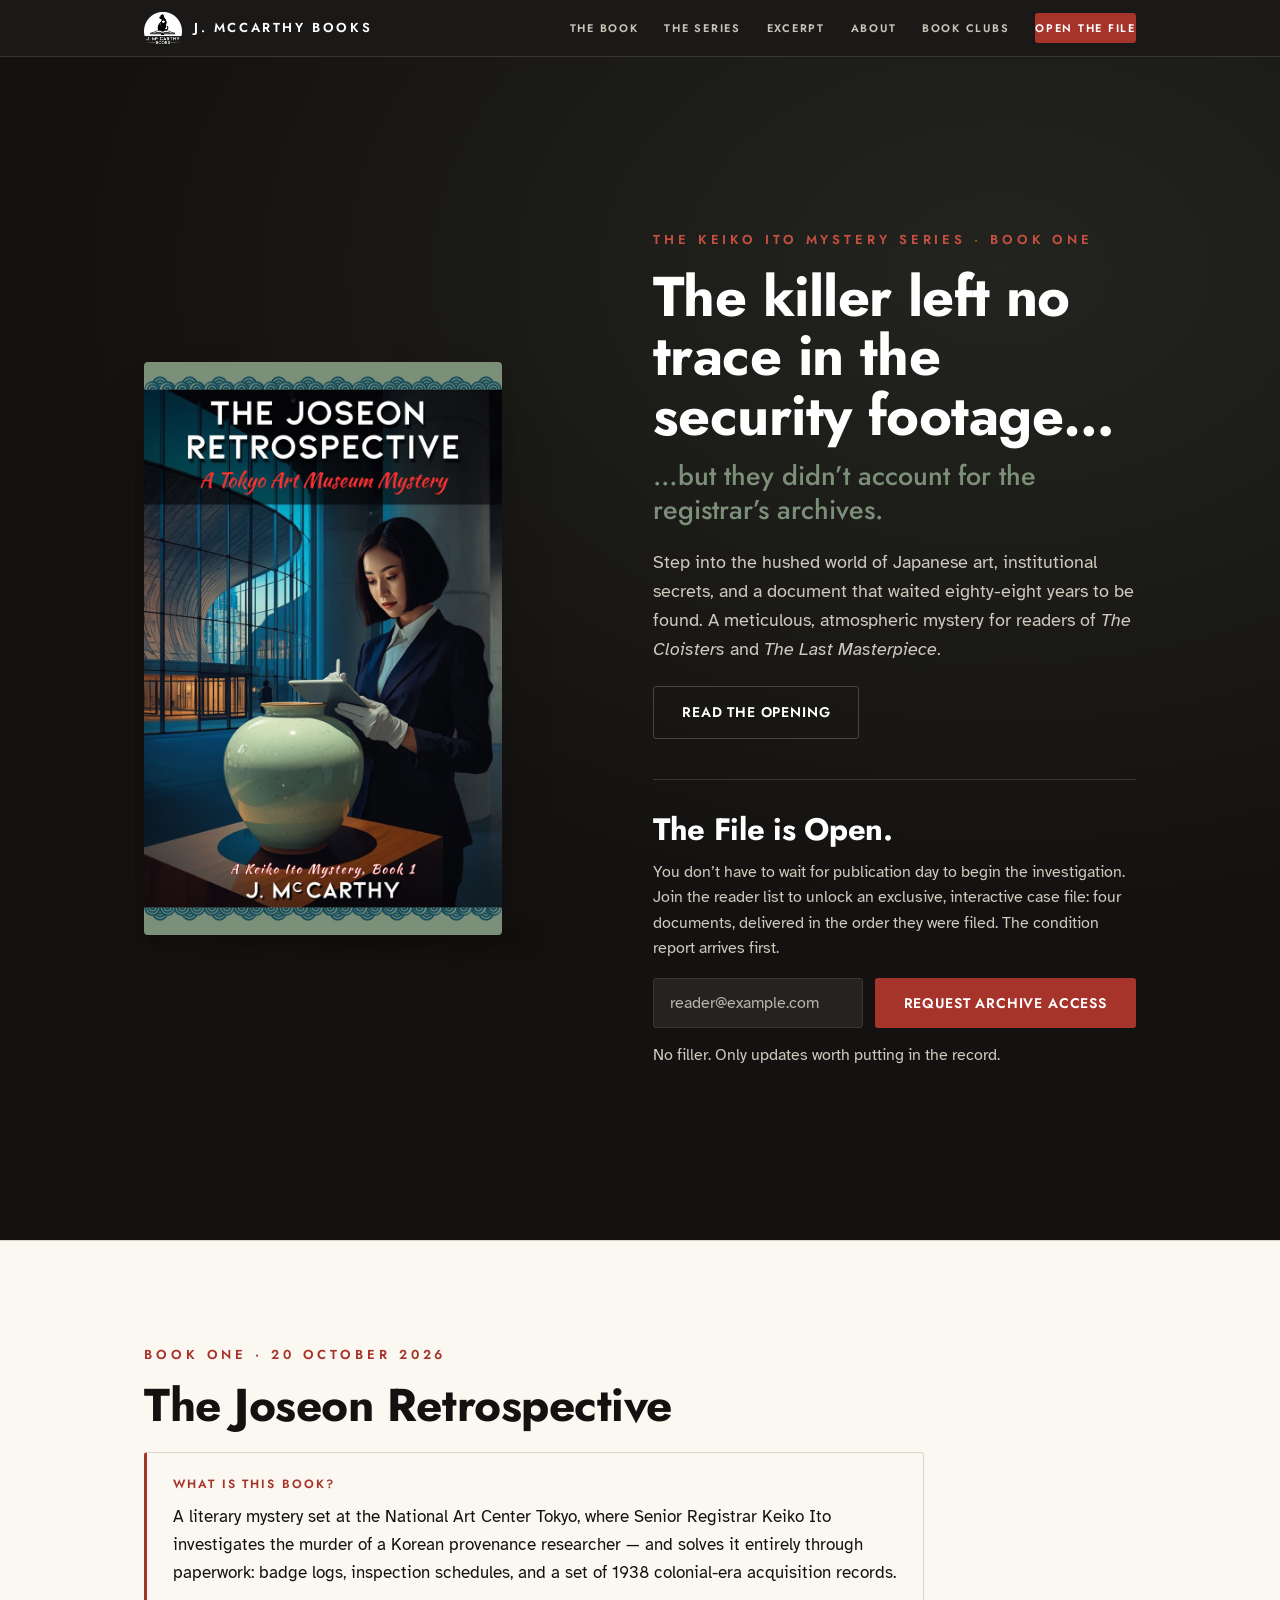
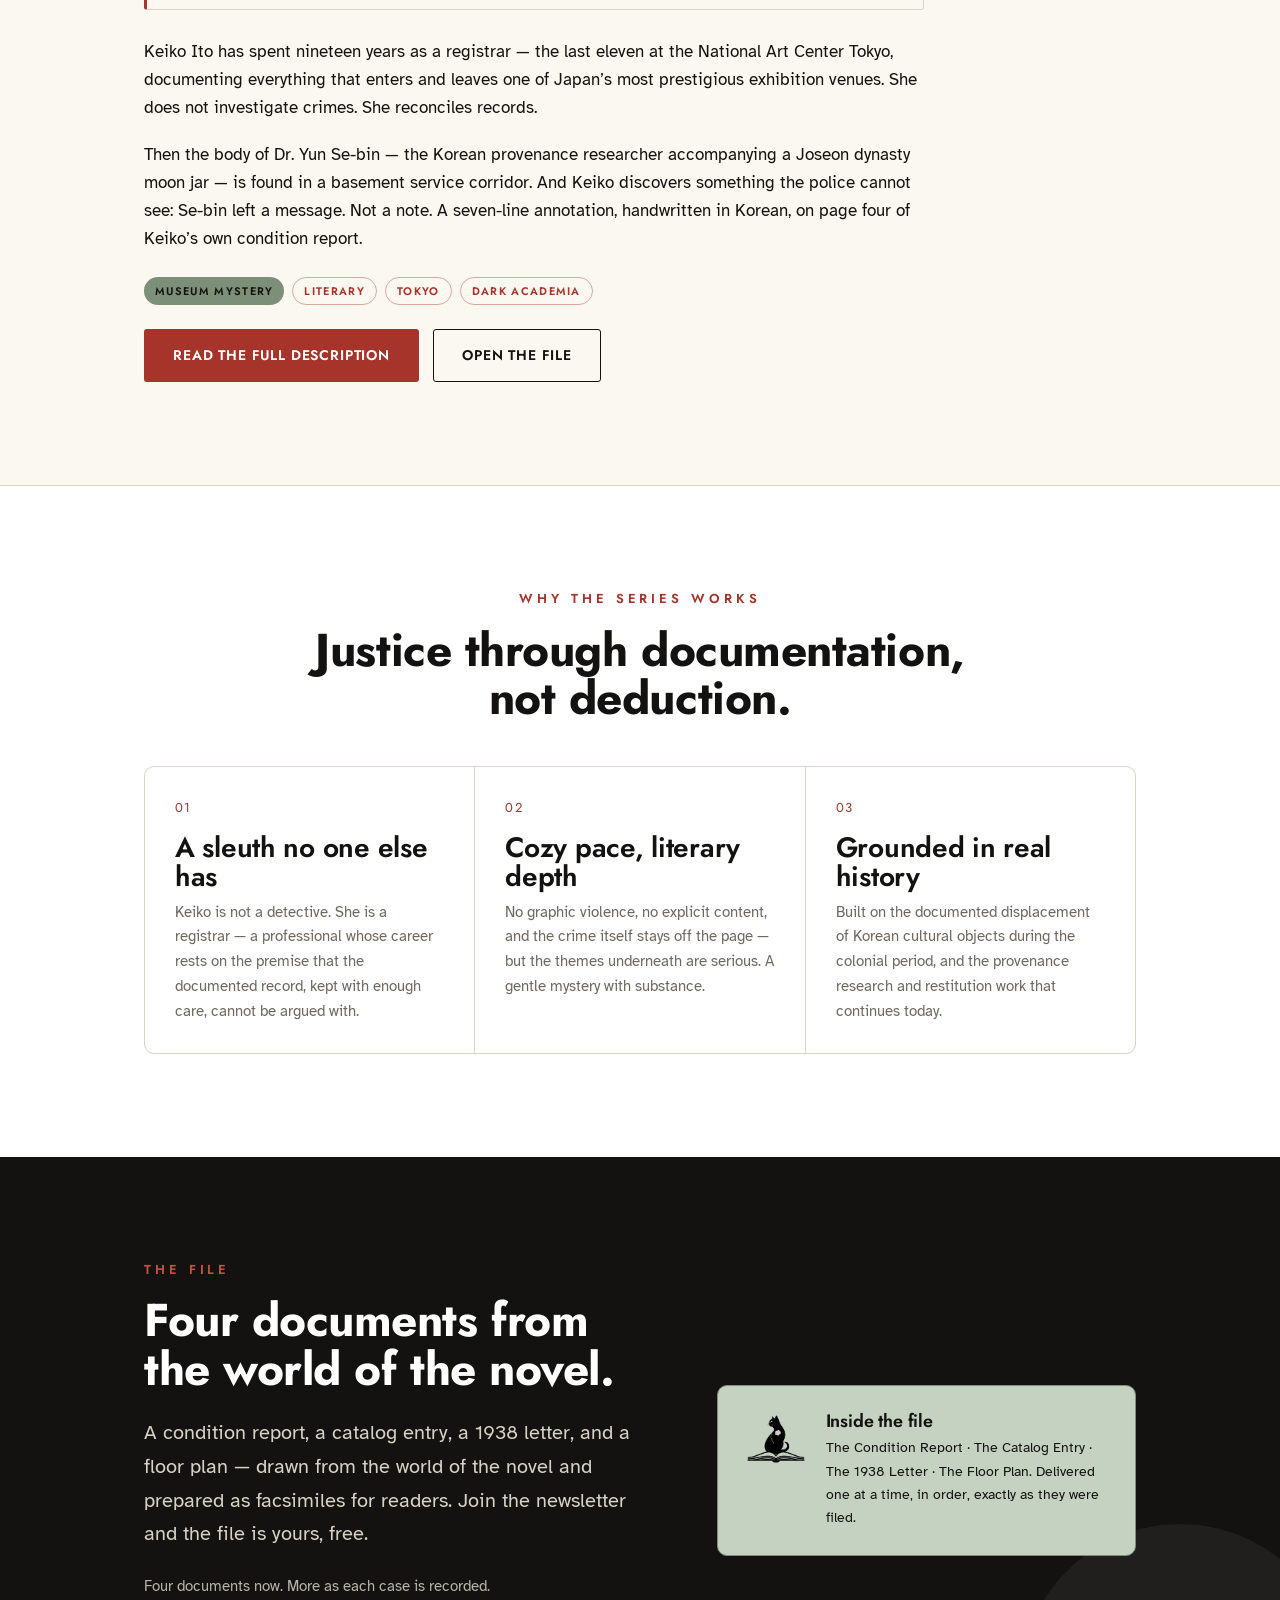
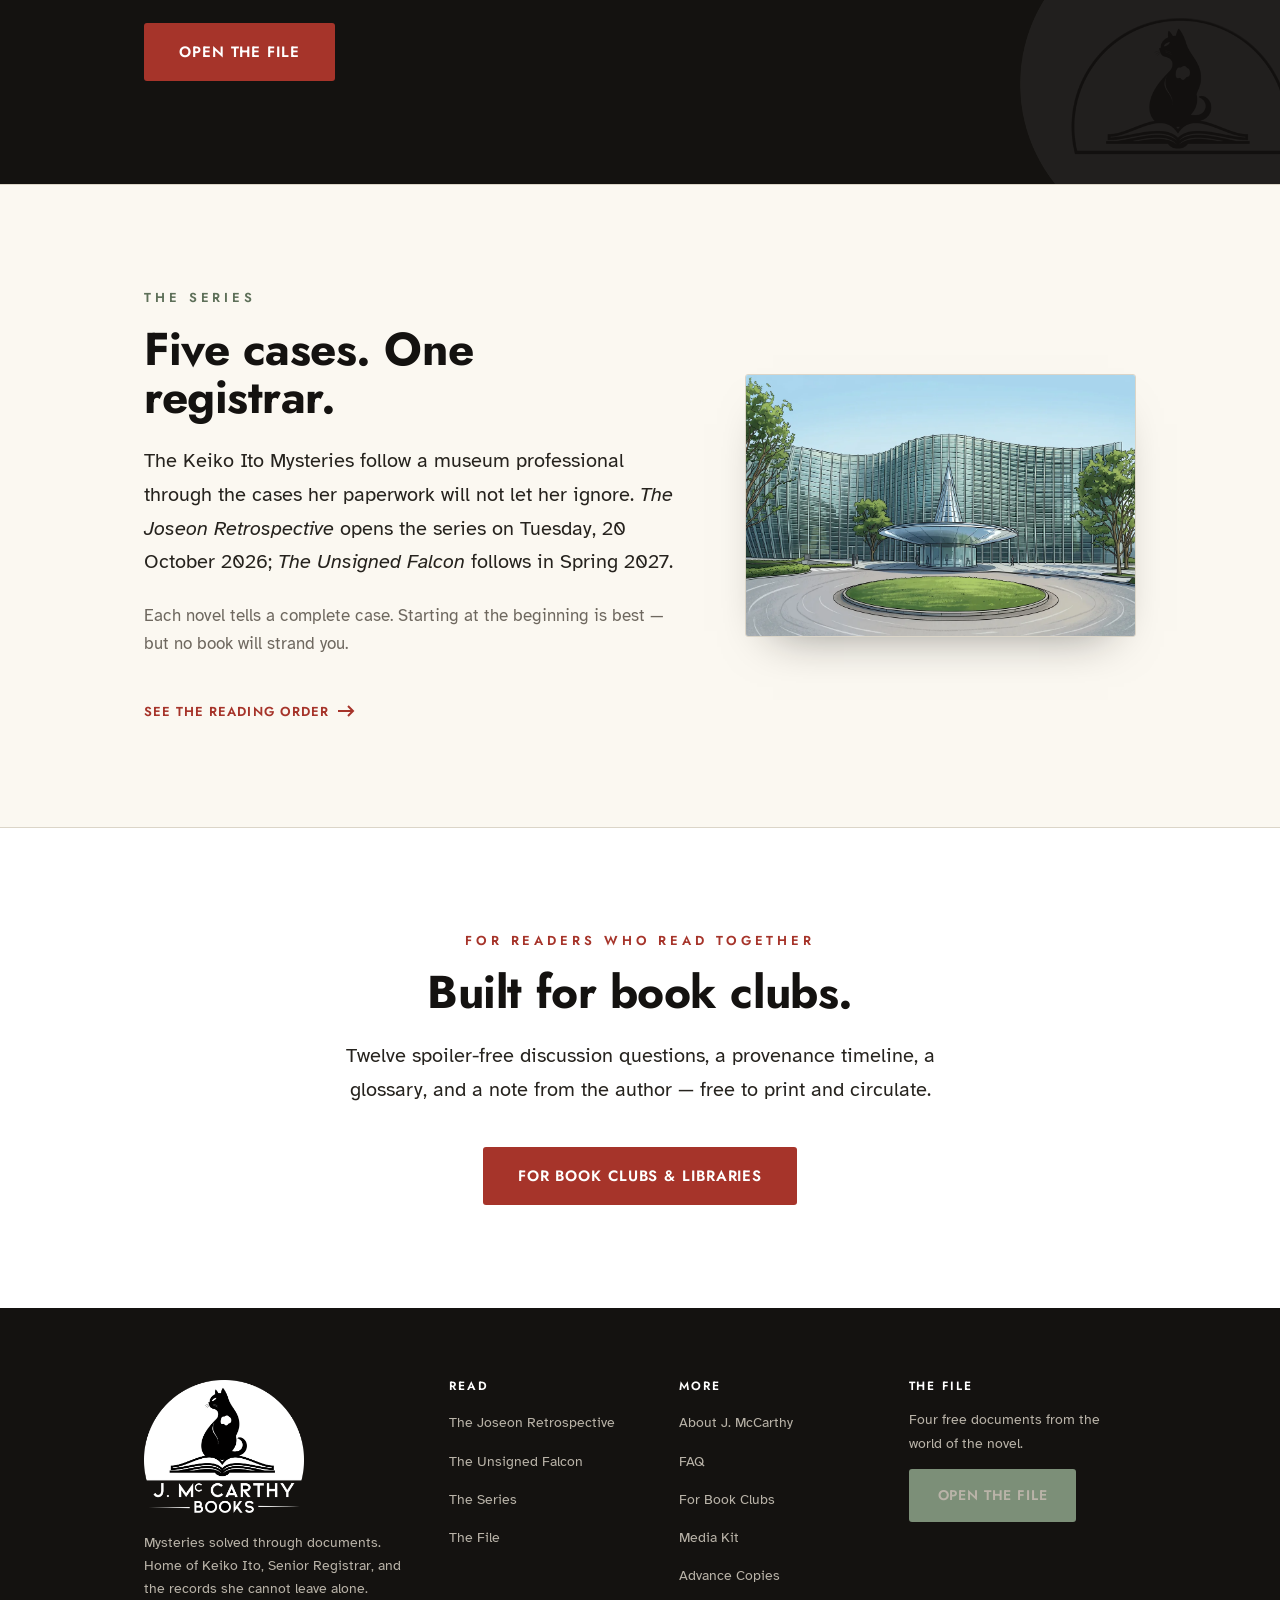
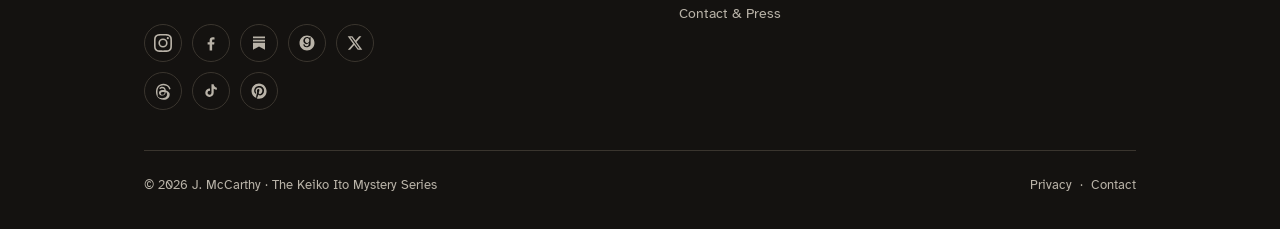
==== commit c2a579cd: "Home "The Series": swap cat emblem for the NACT illustration The small cat-on-book emblem in the hom" ====
--- a/index.html
+++ b/index.html
@@ -268,8 +268,8 @@
               <svg width="18" height="14" viewBox="0 0 18 14" fill="none" stroke="currentColor" stroke-width="2" aria-hidden="true"><path d="M1 7h15M11 2l5 5-5 5"/></svg>
             </a>
           </div>
-          <div class="split__cover">
-            <img src="assets/emblem.png" width="360" height="219" alt="The J. McCarthy Books emblem: a cat seated on an open book beneath a rising arch." loading="lazy">
+          <div class="split__cover split__cover--scene">
+            <img src="assets/nact-illustration.webp" width="1200" height="805" alt="An illustration of the National Art Center Tokyo — the curved glass museum where the Keiko Ito Mysteries are set." loading="lazy">
           </div>
         </div>
       </div>
--- a/styles.css
+++ b/styles.css
@@ -300,6 +300,15 @@
 .split__cover img {
   width: min(360px, 82vw); border-radius: 4px; box-shadow: var(--shadow-cover); margin: 0 auto;
 }
+/* Landscape scene image (e.g. the NACT illustration) — fills the column
+   with a hairline archival frame instead of the book-cover treatment.
+   Both class names raise specificity above the base + mobile rules. */
+.split__cover.split__cover--scene img {
+  width: 100%; max-width: 560px; border-radius: 3px;
+  border: 1px solid var(--line);
+  box-shadow: 0 22px 46px -28px rgba(20, 18, 16, 0.5);
+  margin: 0 auto;
+}
 @media (max-width: 820px) {
   .split, .split--reverse { grid-template-columns: 1fr; gap: 36px; }
   .split__cover { order: -1; }
@@ -311,7 +320,7 @@
 .retailer {
   display: flex; align-items: center; justify-content: center; gap: 8px;
   font-family: var(--font-display); font-weight: 600; font-size: 14px;
-  letter-spacing: 0.04em; text-transform: uppercase;
+  letter-spacing: 0.04em; text-transform: uppercase; text-align: center;
   padding: 14px 16px; border: 1px solid var(--line); border-radius: var(--radius);
   background: var(--paper); color: var(--ink); text-decoration: none;
   transition: border-color 0.18s, background 0.18s, transform 0.18s;
@@ -664,7 +673,7 @@
 .about-split { display: grid; grid-template-columns: 0.8fr 1.2fr; gap: clamp(36px, 6vw, 64px); align-items: start; }
 /* Author portrait, framed as a record card (§6). The surrounding card is
    what makes the portrait read as belonging to the novel's world. */
-.portrait-frame { background: #FAF8F4; padding: 28px; border-radius: var(--radius); }
+.portrait-frame { background: var(--jade); padding: 28px; border-radius: var(--radius); }
 .portrait-frame__plate { background: #FFFFFF; border: 1px solid var(--line); padding: 14px 14px 0; }
 .portrait-frame__plate img { display: block; width: 100%; height: auto; }
 .portrait-frame__rule { height: 1px; background: var(--line); border: 0; margin: 14px 0 0; }
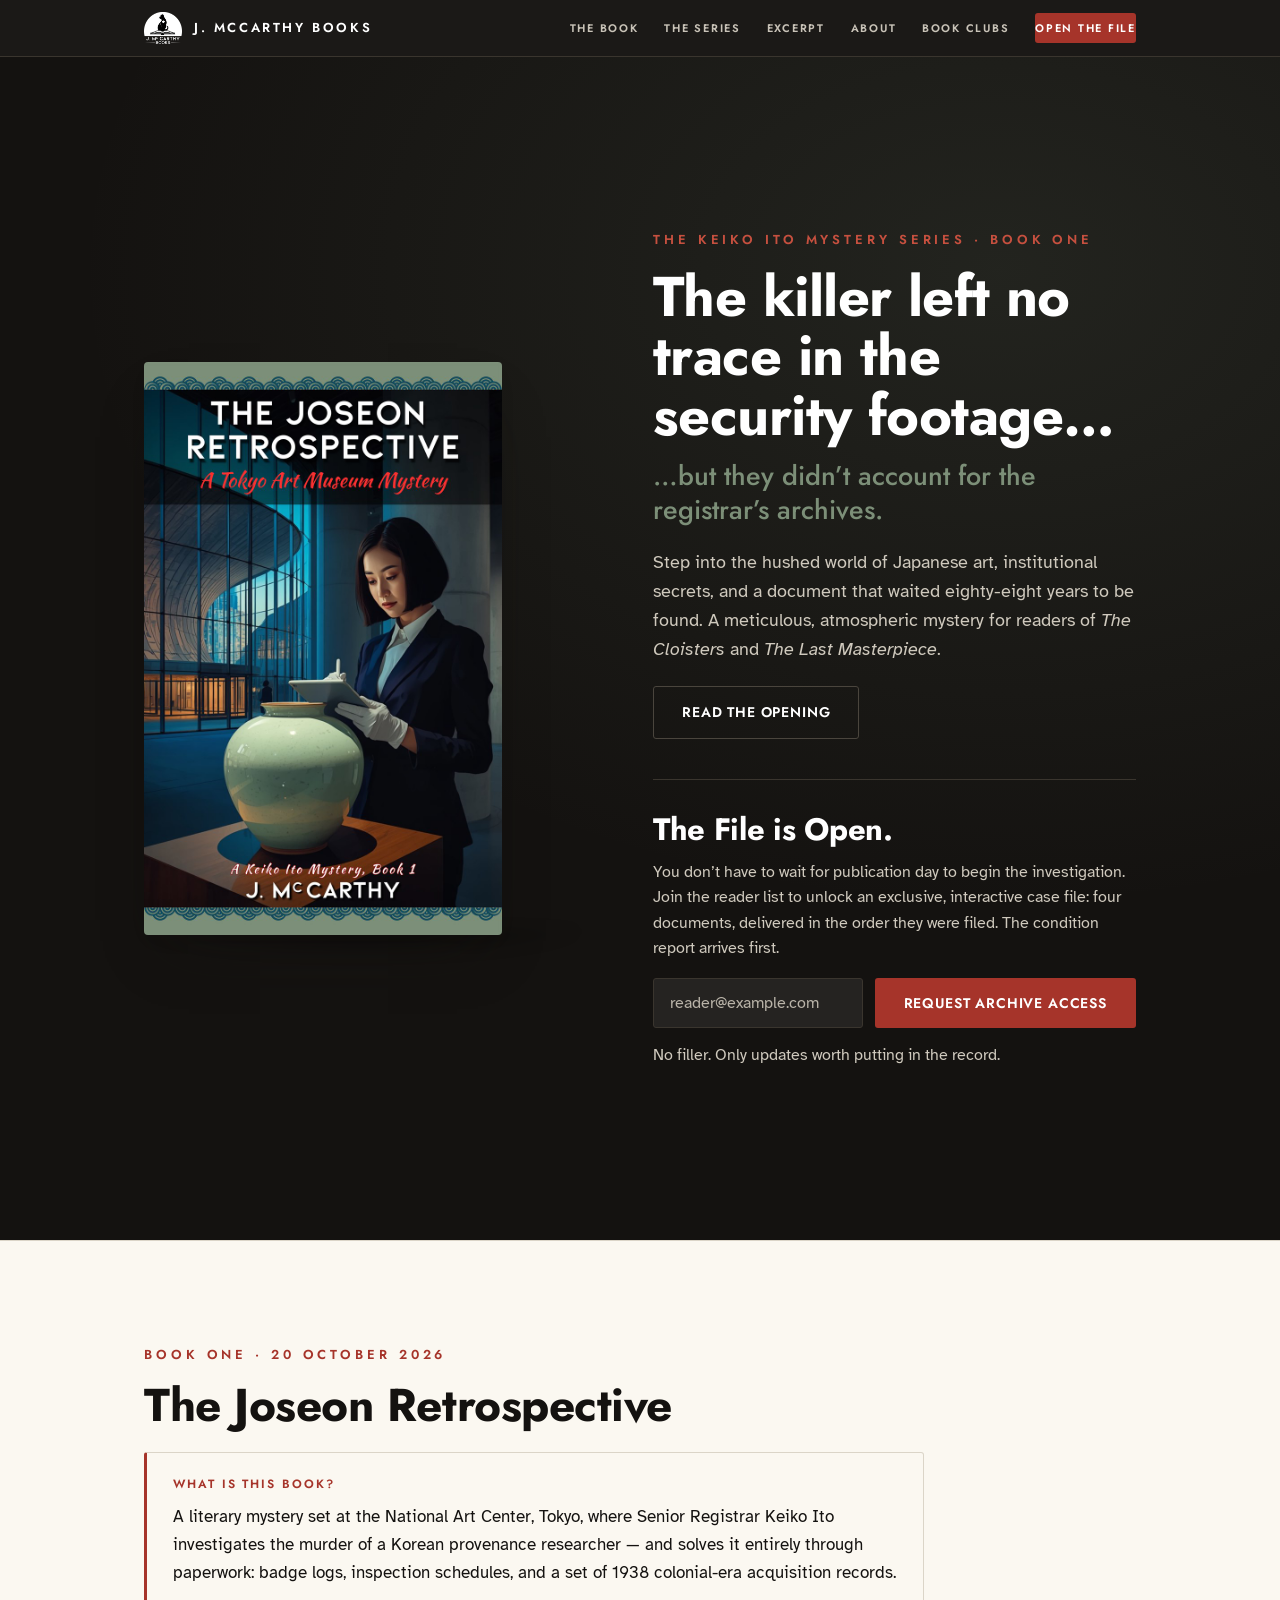
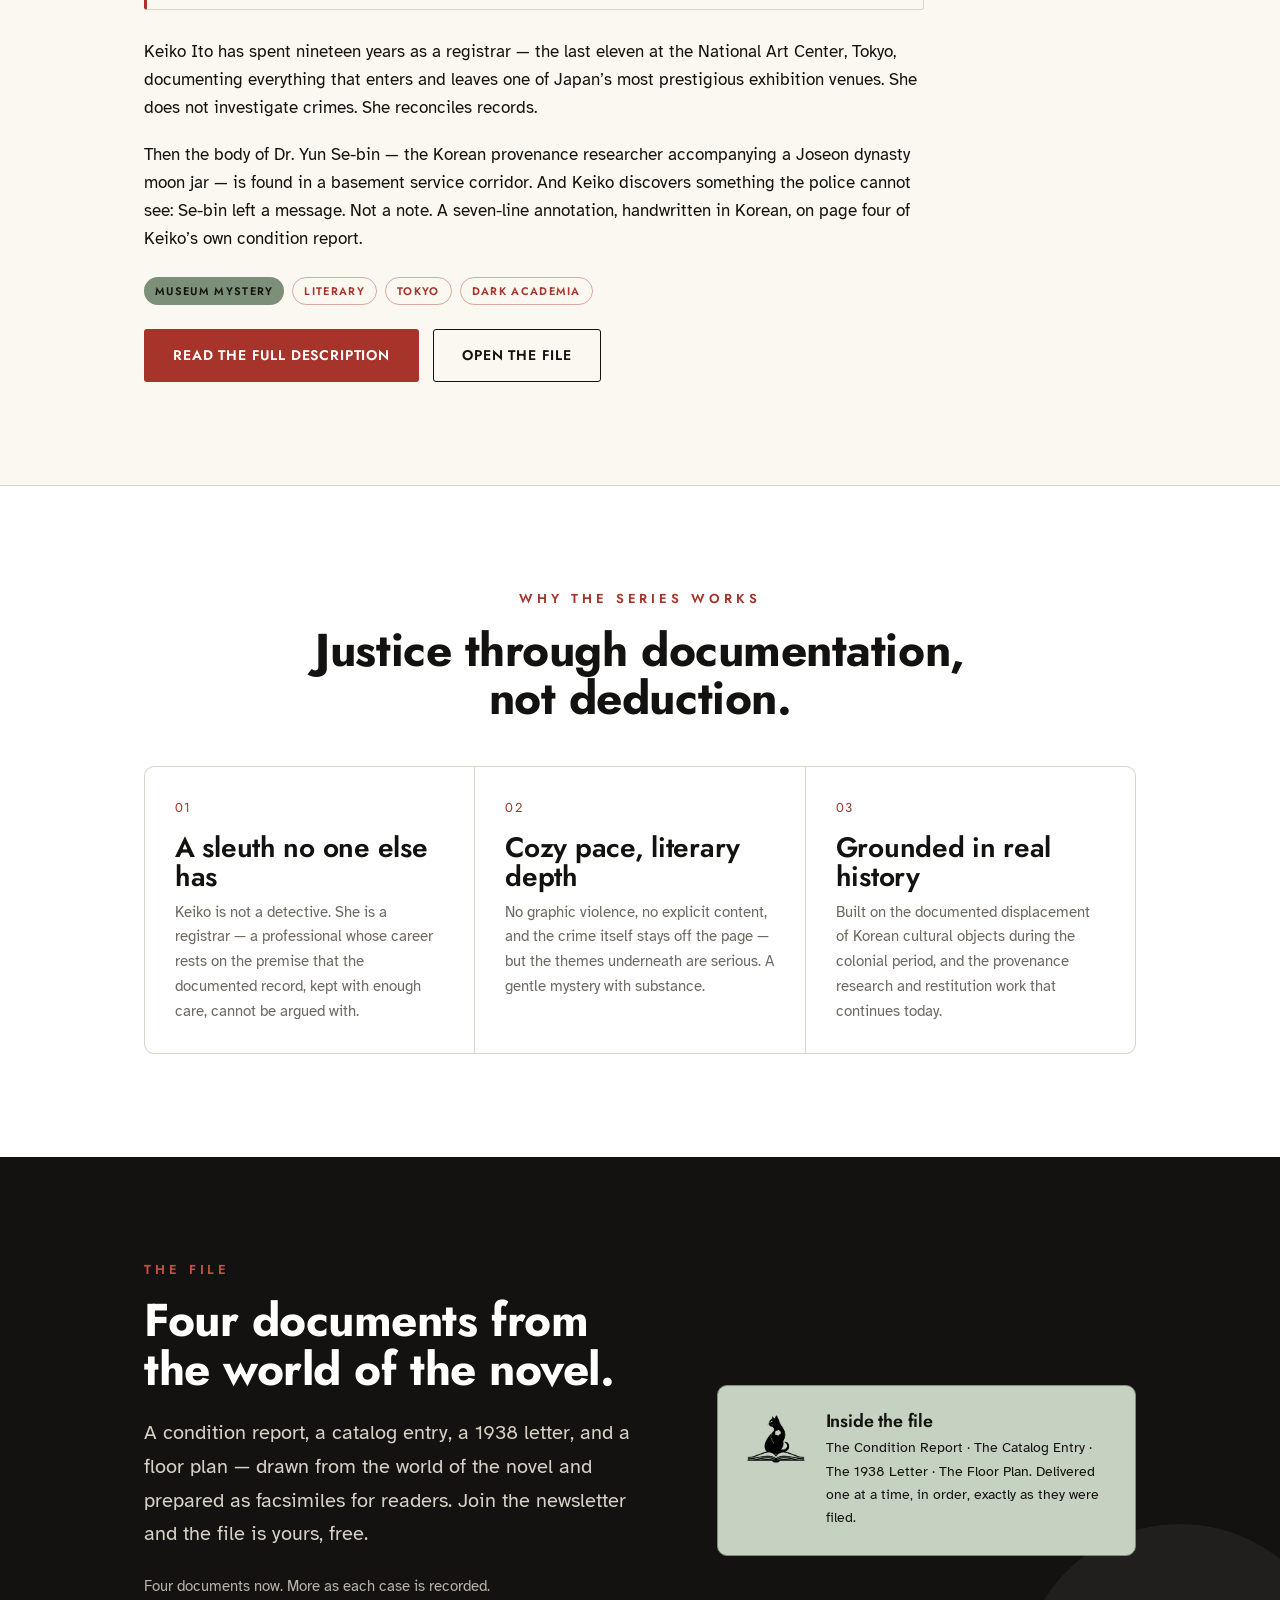
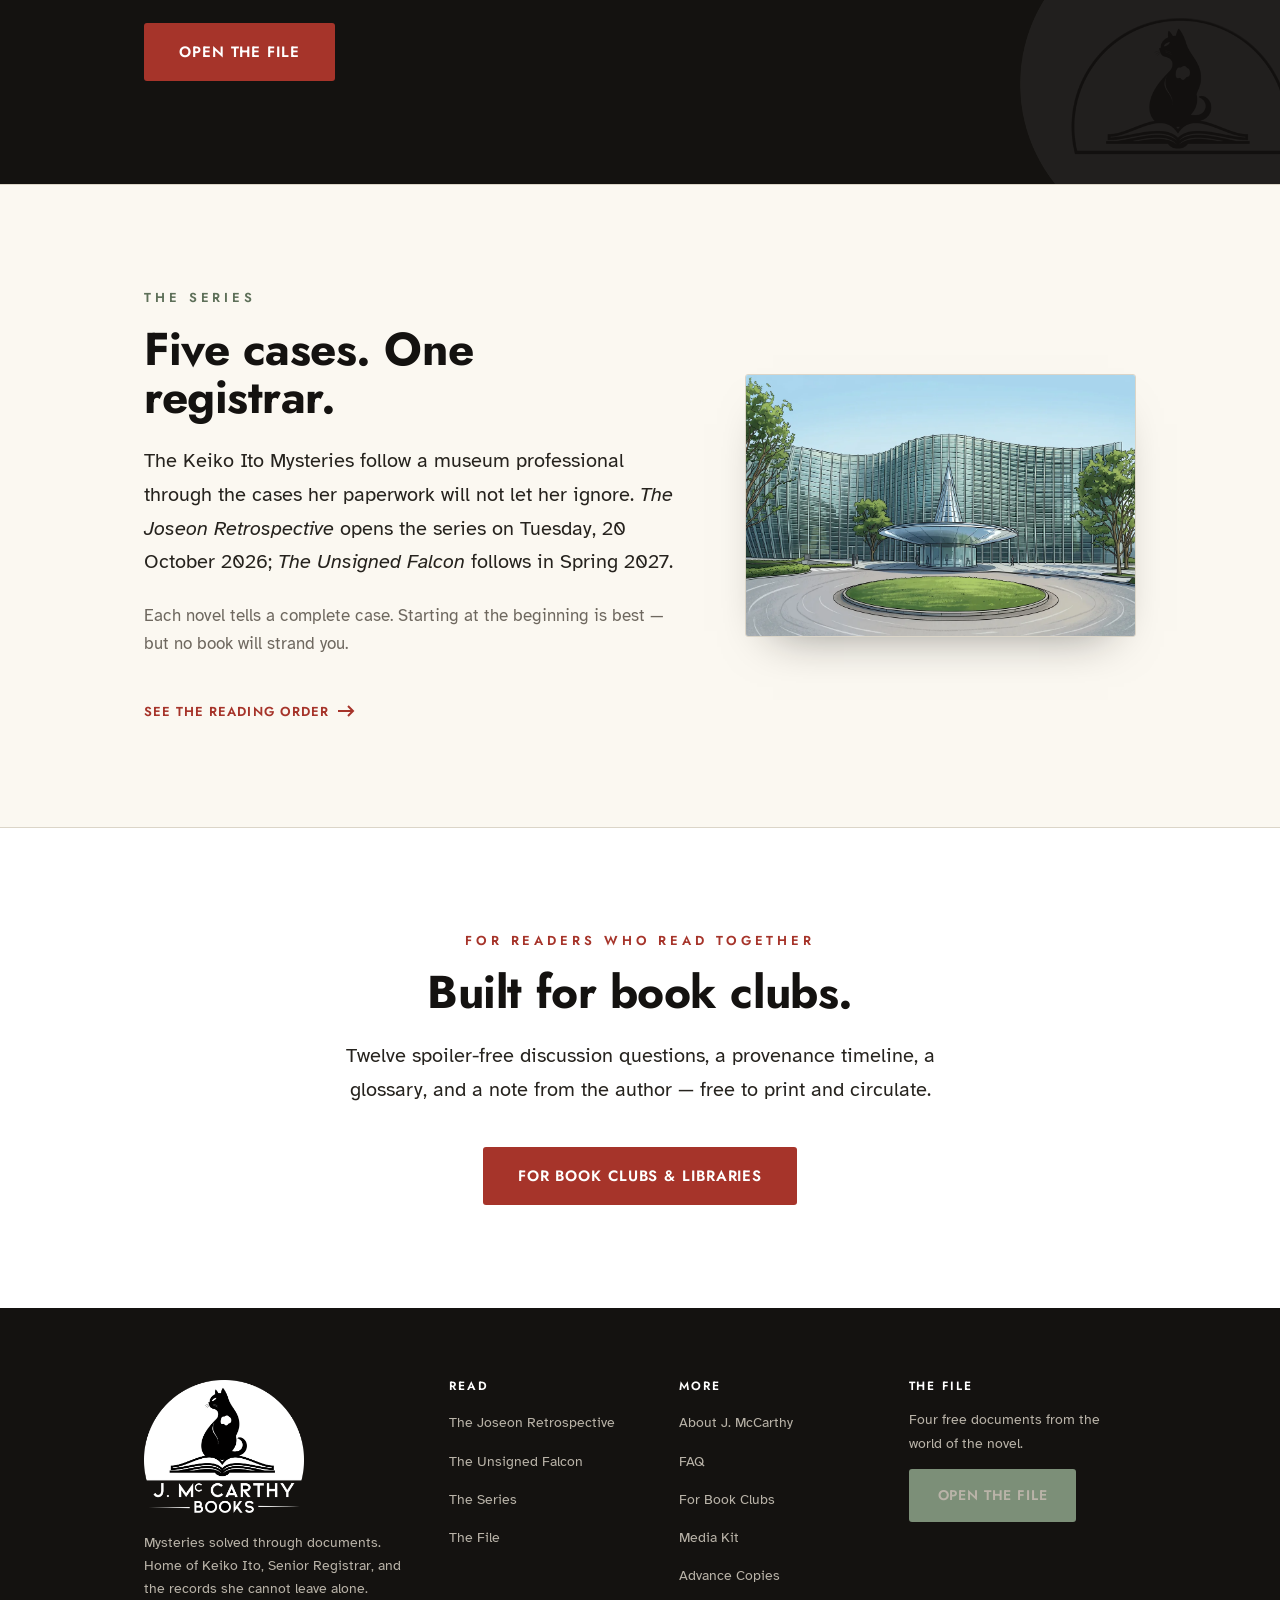
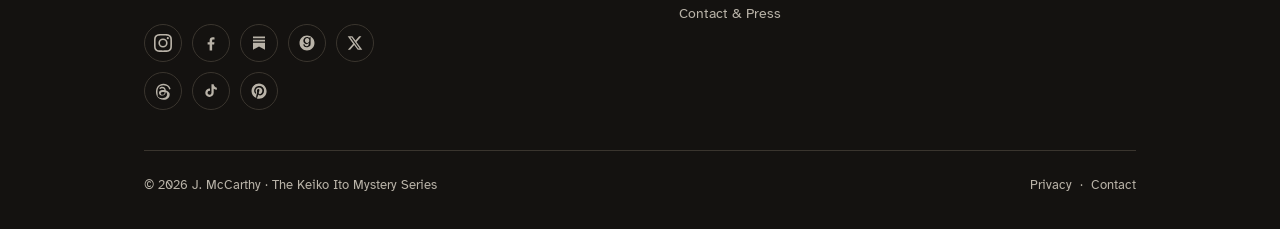
==== commit c04d8f19: "Sync site to corrected Book 1 manuscript; update Book Club Kit Manuscript sync - Institution name: "" ====
--- a/index.html
+++ b/index.html
@@ -58,7 +58,7 @@
         ],
         "sameAs": [
           "https://www.goodreads.com/jmccarthybooks",
-          "https://www.amazon.com/author/jmccarthy",
+          "https://www.amazon.com/author/jmccarthybooks",
           "https://www.instagram.com/j.mccarthybooks/",
           "https://www.tiktok.com/@jmccarthybooks"
         ]
@@ -70,7 +70,7 @@
         "author": { "@id": "https://www.jmccarthybooks.com/#person" },
         "url": "https://www.jmccarthybooks.com/series",
         "numberOfItems": 5,
-        "description": "Literary mysteries set at the National Art Center Tokyo, in which Senior Registrar Keiko Ito solves cases through documentary evidence — condition reports, badge logs, and archives."
+        "description": "Literary mysteries set at the National Art Center, Tokyo, in which Senior Registrar Keiko Ito solves cases through documentary evidence — condition reports, badge logs, and archives."
       },
       {
         "@type": "Book",
@@ -85,7 +85,7 @@
         "url": "https://www.jmccarthybooks.com/the-joseon-retrospective",
         "datePublished": "2026-10-20",
         "image": "https://www.jmccarthybooks.com/assets/joseon-retrospective-cover.jpg",
-        "abstract": "The Joseon Retrospective (Keiko Ito Mystery Series, Book One) is a literary mystery set at the National Art Center Tokyo (NACT), one of Japan's largest exhibition venues and a major national art institution that holds no permanent collection. Senior Registrar Keiko Ito — nineteen years a registrar, eleven of them at NACT — investigates the murder of Korean provenance researcher Dr. Yun Se-bin, whose body is discovered in a basement service corridor during preparations for a Joseon dynasty ceramics retrospective. The novel's mechanism of detection is entirely documentary: Keiko cross-references building management system badge logs, inspection schedules, and 1938 colonial-era acquisition records to identify the killer. Themes include Korean–Japanese colonial history, art restitution, institutional trust, and the ethics of the archive. The mystery is solved by a condition report, not a confession. Approximately 53,000 words. The series continues in Book Two.",
+        "abstract": "The Joseon Retrospective (Keiko Ito Mystery Series, Book One) is a literary mystery set at the National Art Center, Tokyo (NACT), one of Japan's largest exhibition venues and a major national art institution that holds no permanent collection. Senior Registrar Keiko Ito — nineteen years a registrar, eleven of them at NACT — investigates the murder of Korean provenance researcher Dr. Yun Se-bin, whose body is discovered in a basement service corridor during preparations for a Joseon dynasty ceramics retrospective. The novel's mechanism of detection is entirely documentary: Keiko cross-references building management system badge logs, inspection schedules, and 1938 colonial-era acquisition records to identify the killer. Themes include Korean–Japanese colonial history, art restitution, institutional trust, and the ethics of the archive. The mystery is solved by a condition report, not a confession. Approximately 53,000 words. The series continues in Book Two.",
         "workExample": [
           {
             "@type": "Book",
@@ -184,9 +184,9 @@
             <h2>The Joseon Retrospective</h2>
             <div class="answer-block">
               <p class="answer-label">What is this book?</p>
-              <p>A literary mystery set at the National Art Center Tokyo, where Senior Registrar Keiko Ito investigates the murder of a Korean provenance researcher &mdash; and solves it entirely through paperwork: badge logs, inspection schedules, and a set of 1938 colonial-era acquisition records.</p>
-            </div>
-            <p>Keiko Ito has spent nineteen years as a registrar &mdash; the last eleven at the National Art Center Tokyo, documenting everything that enters and leaves one of Japan&rsquo;s most prestigious exhibition venues. She does not investigate crimes. She reconciles records.</p>
+              <p>A literary mystery set at the National Art Center, Tokyo, where Senior Registrar Keiko Ito investigates the murder of a Korean provenance researcher &mdash; and solves it entirely through paperwork: badge logs, inspection schedules, and a set of 1938 colonial-era acquisition records.</p>
+            </div>
+            <p>Keiko Ito has spent nineteen years as a registrar &mdash; the last eleven at the National Art Center, Tokyo, documenting everything that enters and leaves one of Japan&rsquo;s most prestigious exhibition venues. She does not investigate crimes. She reconciles records.</p>
             <p>Then the body of Dr. Yun Se-bin &mdash; the Korean provenance researcher accompanying a Joseon dynasty moon jar &mdash; is found in a basement service corridor. And Keiko discovers something the police cannot see: Se-bin left a message. Not a note. A seven-line annotation, handwritten in Korean, on page four of Keiko&rsquo;s own condition report.</p>
             <div class="tag-row mb-2 mt-2">
               <span class="tag tag--jade">Museum mystery</span>
@@ -269,7 +269,7 @@
             </a>
           </div>
           <div class="split__cover split__cover--scene">
-            <img src="assets/nact-illustration.webp" width="1200" height="805" alt="An illustration of the National Art Center Tokyo — the curved glass museum where the Keiko Ito Mysteries are set." loading="lazy">
+            <img src="assets/nact-illustration.webp" width="1200" height="805" alt="An illustration of the National Art Center, Tokyo — the curved glass museum where the Keiko Ito Mysteries are set." loading="lazy">
           </div>
         </div>
       </div>
--- a/styles.css
+++ b/styles.css
@@ -974,6 +974,23 @@
 }
 .prose hr { border: 0; border-top: 1px solid var(--line); margin: 2.4em 0; }
 
+/* "A note for groups" — Keiko's Kitchen callout on /book-clubs */
+.kitchen-note {
+  background: #FAF8F4; border: 1px solid var(--line); border-radius: var(--radius);
+  padding: clamp(22px, 3vw, 32px);
+}
+.kitchen-note__eyebrow {
+  font-family: var(--font-display); font-weight: 600; font-size: 12px;
+  letter-spacing: 0.16em; text-transform: uppercase; color: var(--jade-deep); margin: 0 0 6px;
+}
+.kitchen-note > h3 { font-size: clamp(20px, 2.4vw, 26px); margin: 0 0 16px; }
+.kitchen-note__q-label {
+  font-family: var(--font-display); font-weight: 600; font-size: 12px;
+  letter-spacing: 0.16em; text-transform: uppercase; color: var(--cinnabar);
+  margin: 22px 0 8px; padding-top: 20px; border-top: 1px solid var(--line);
+}
+.kitchen-note__q { margin: 0; color: var(--ink); }
+
 /* Numbered discussion questions */
 .question-list { list-style: none; counter-reset: q; margin: 0; padding: 0; }
 .question-list li {
